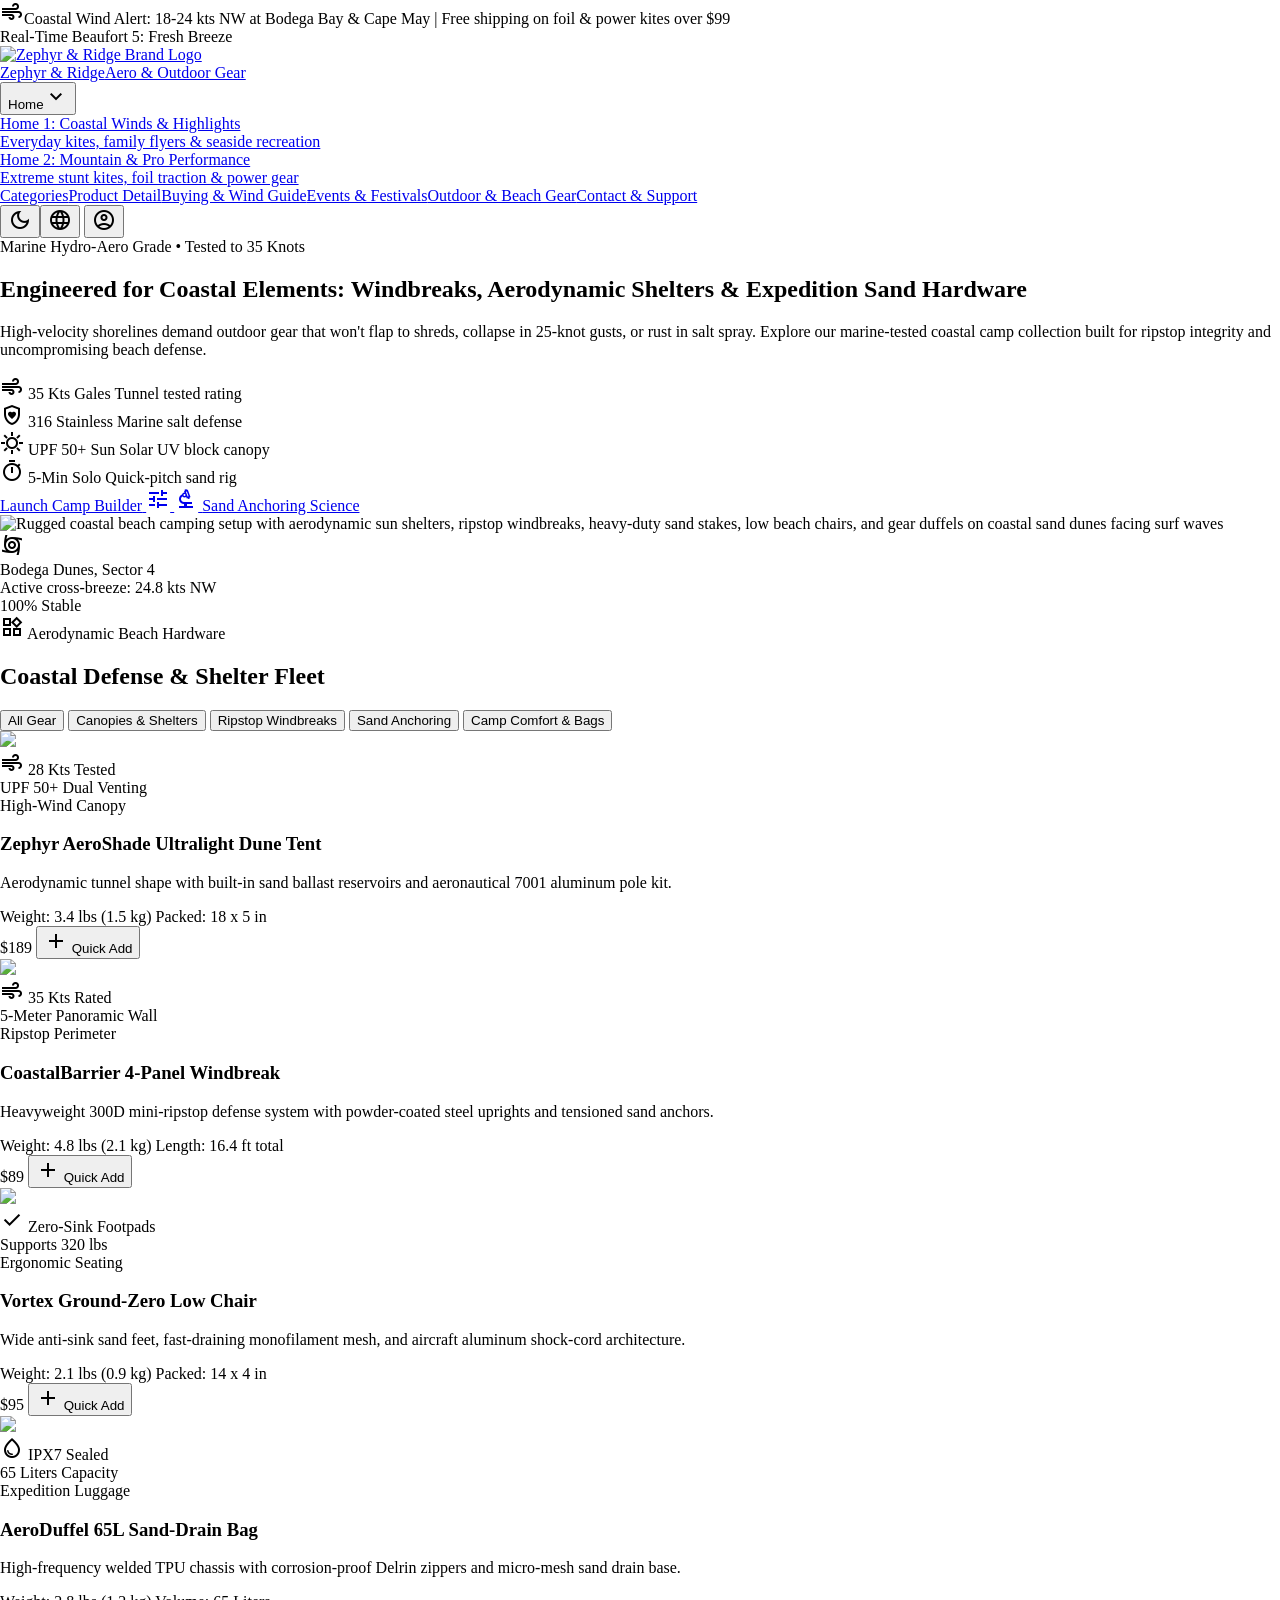
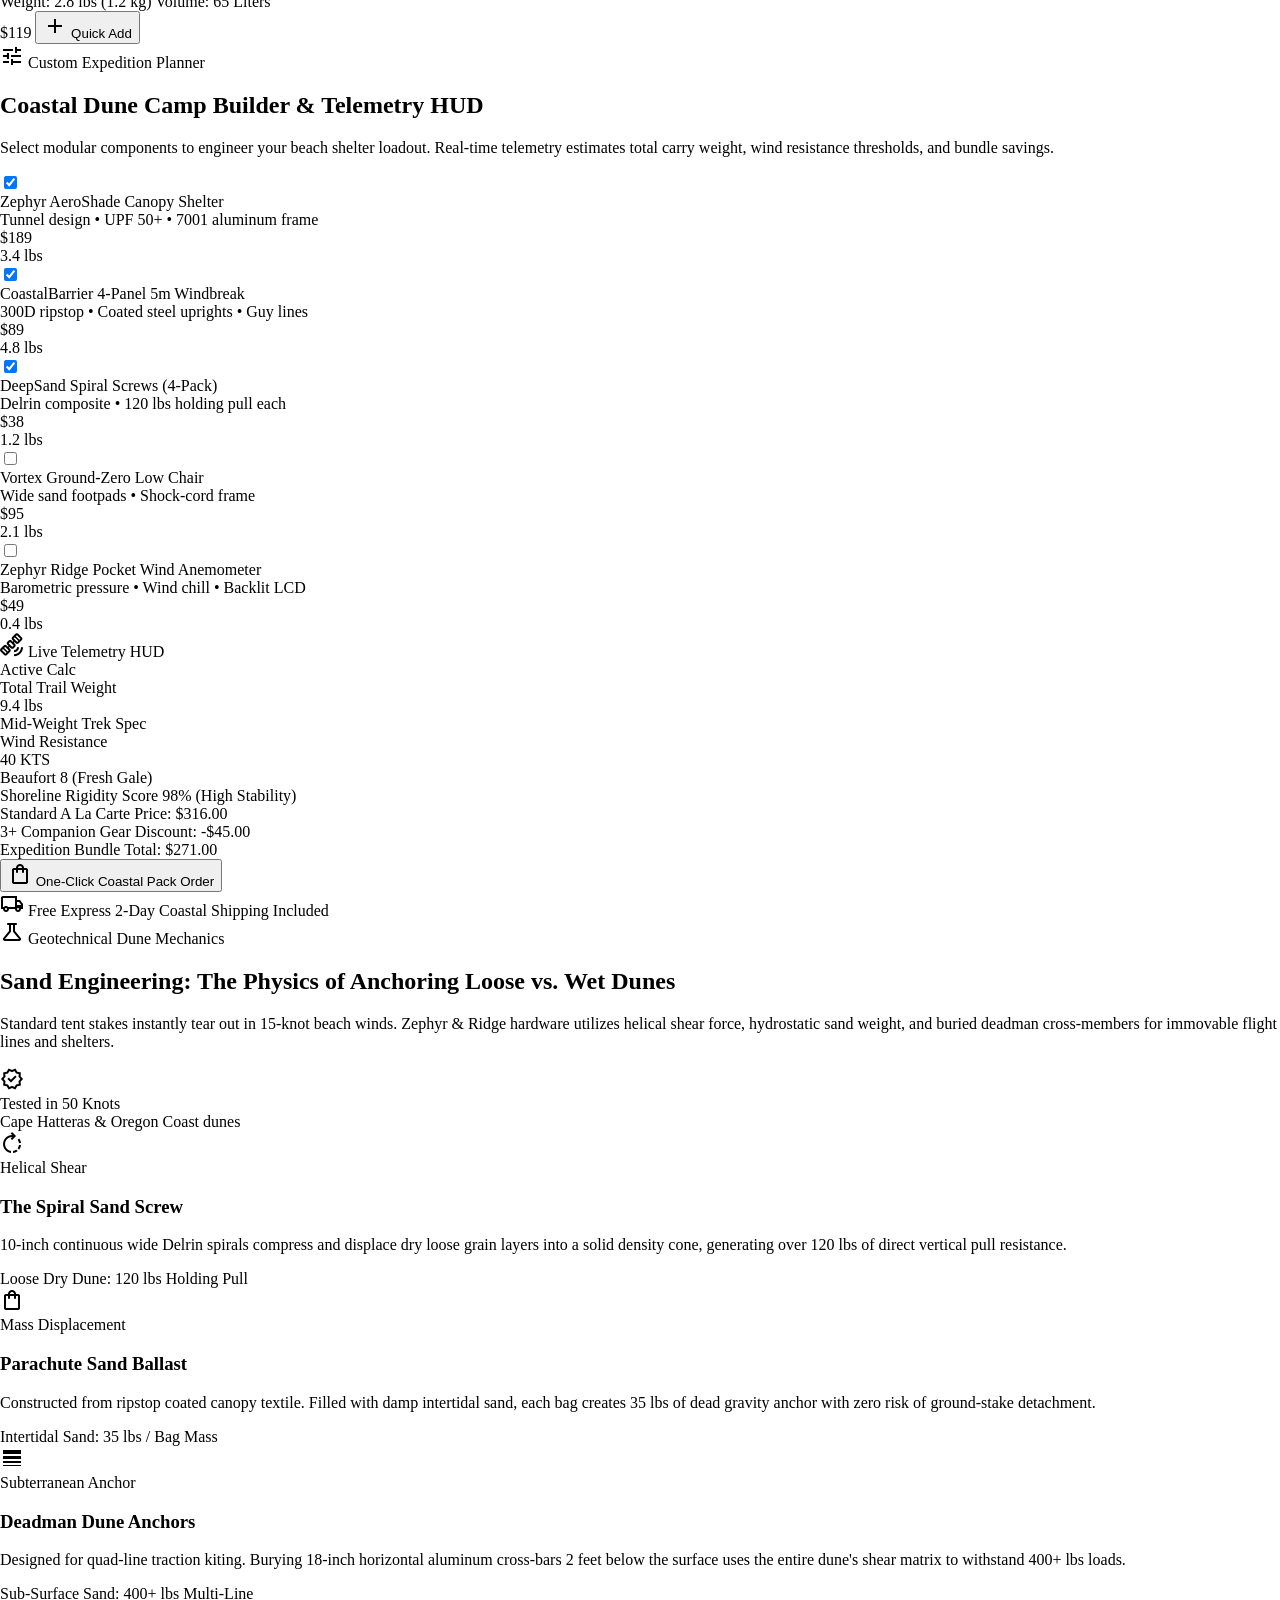
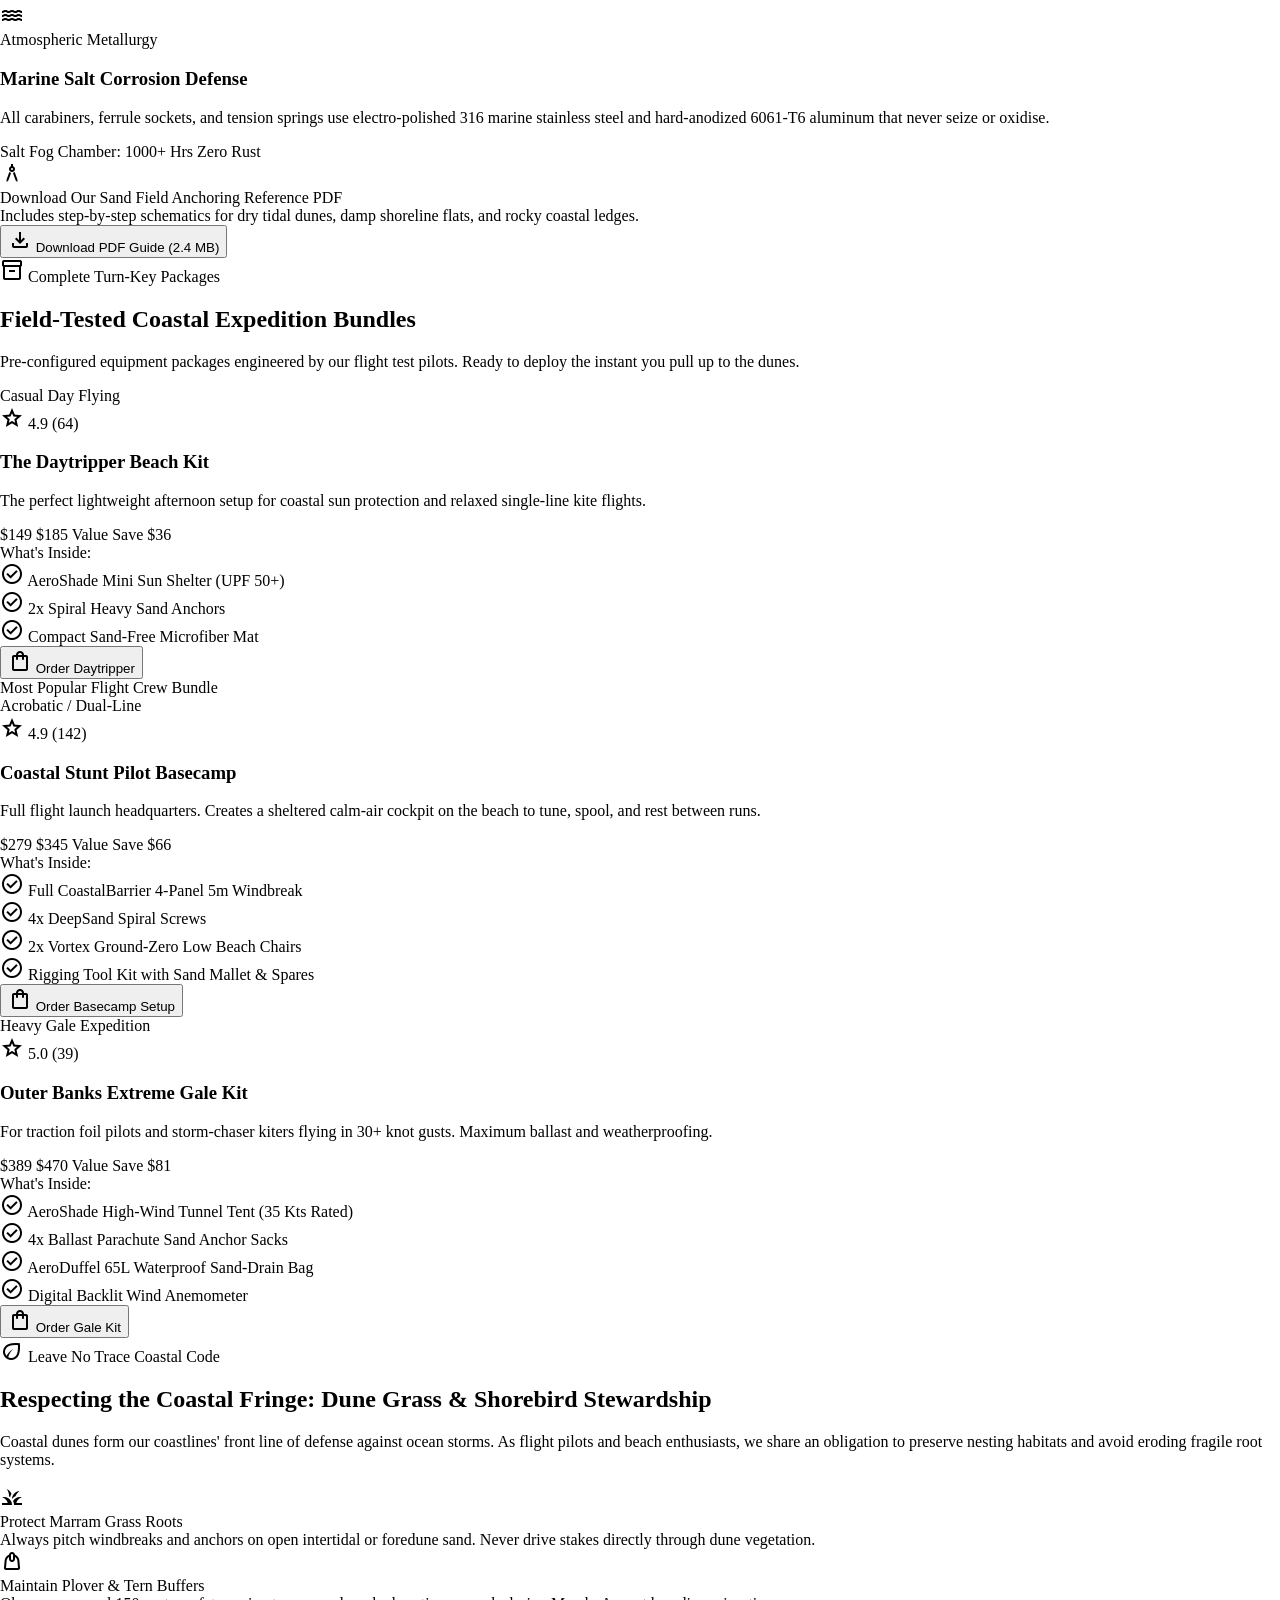
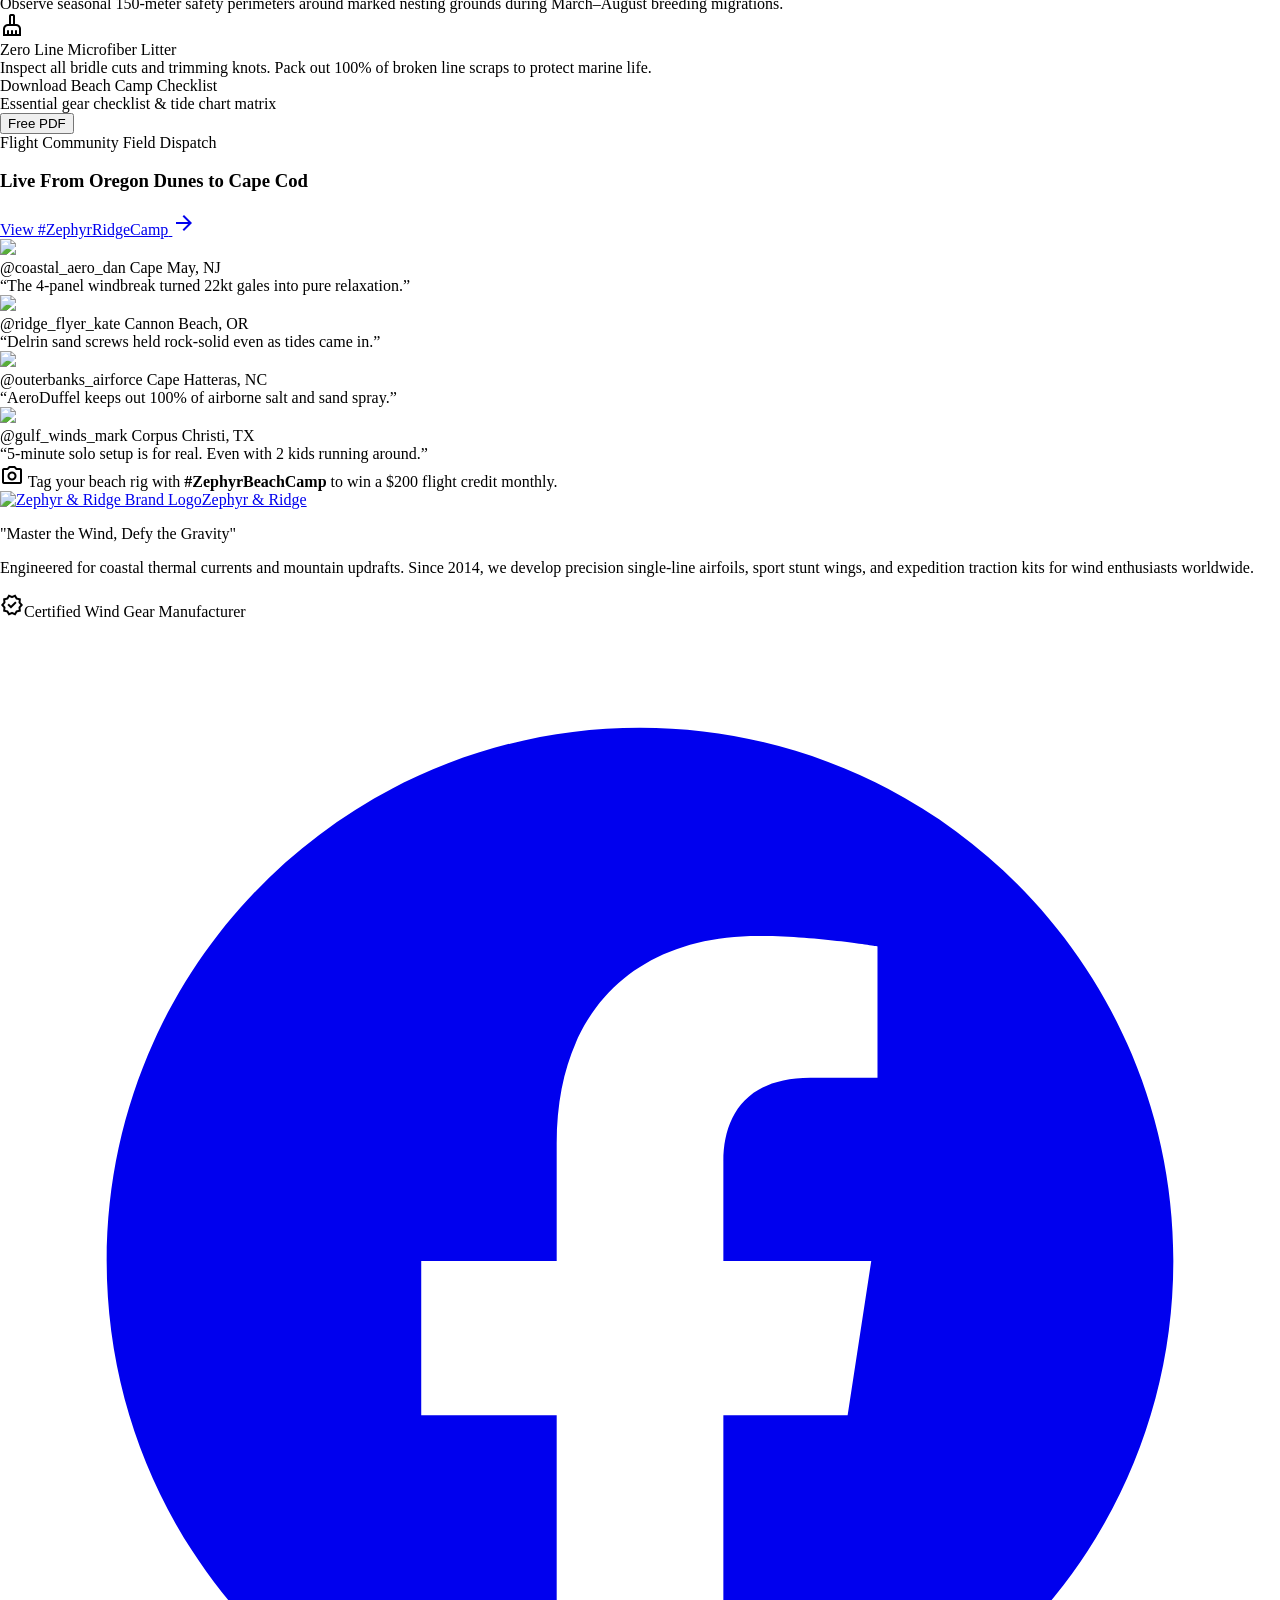
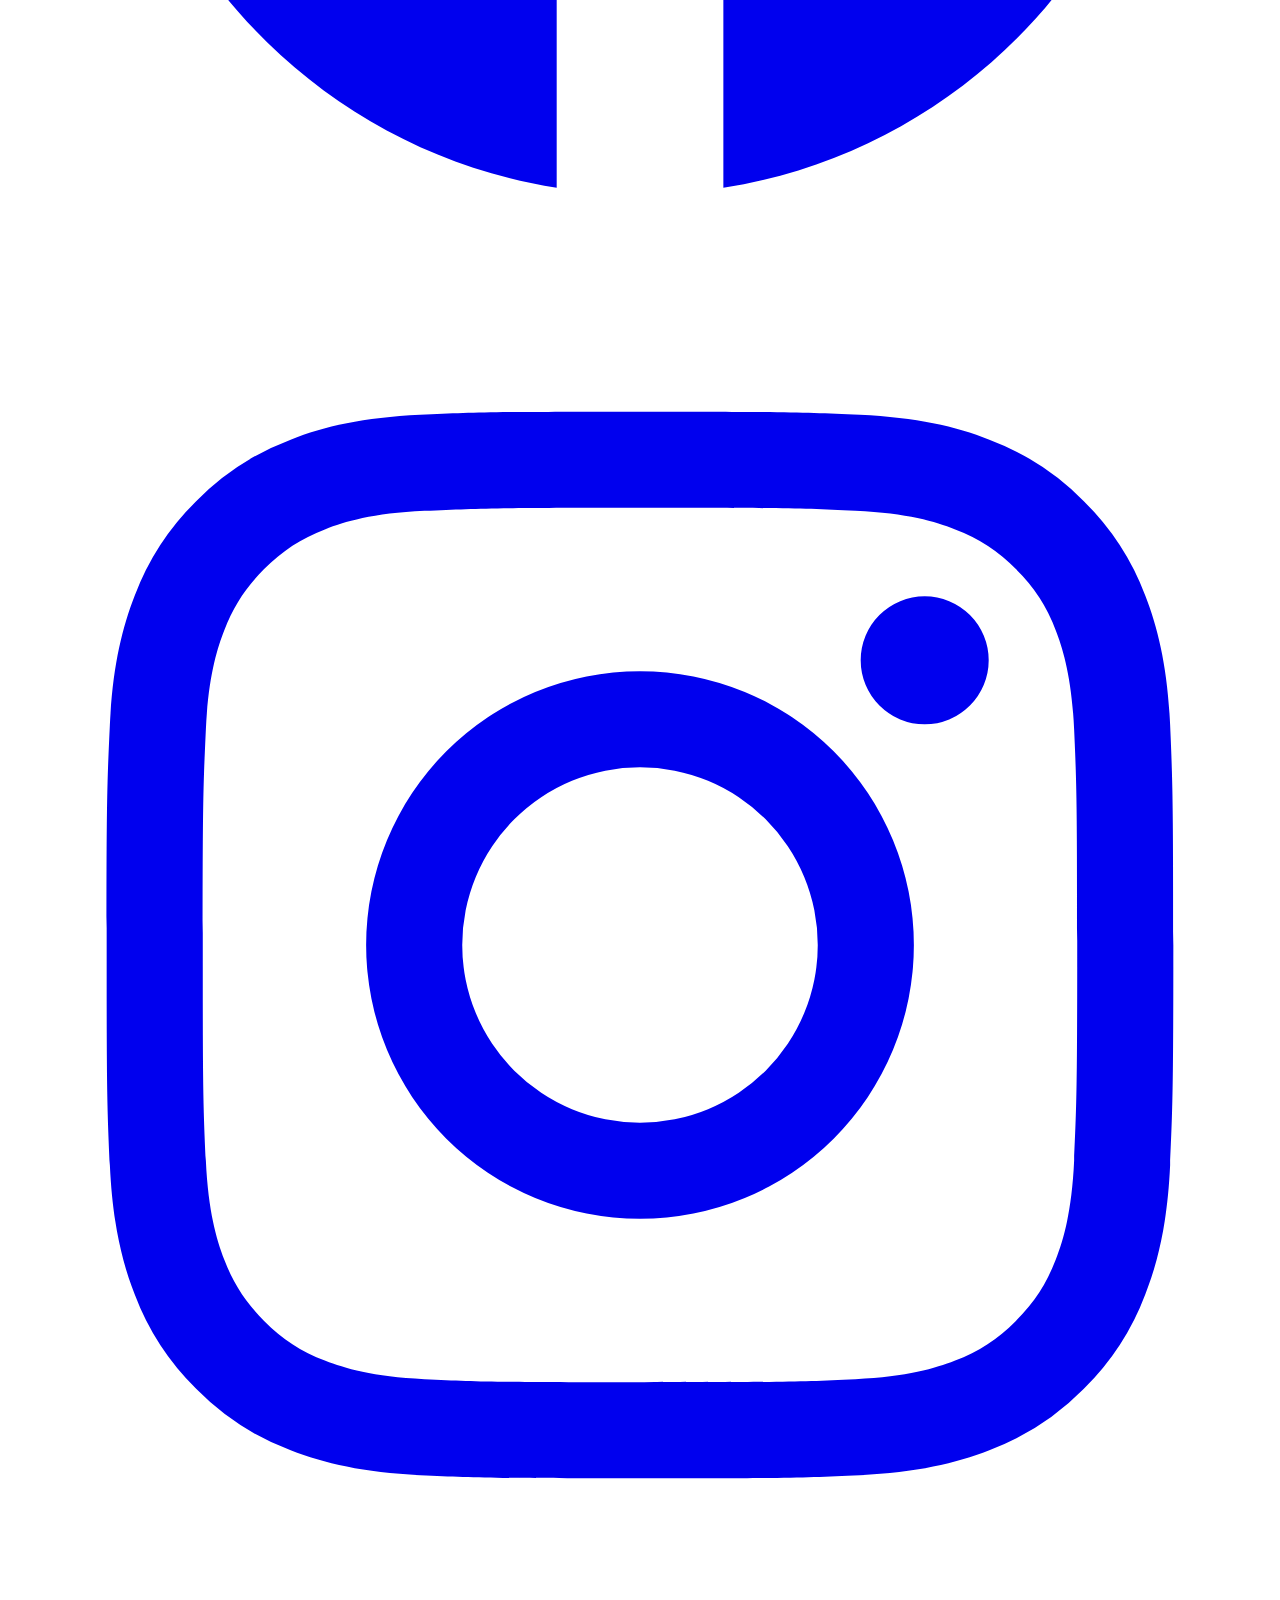
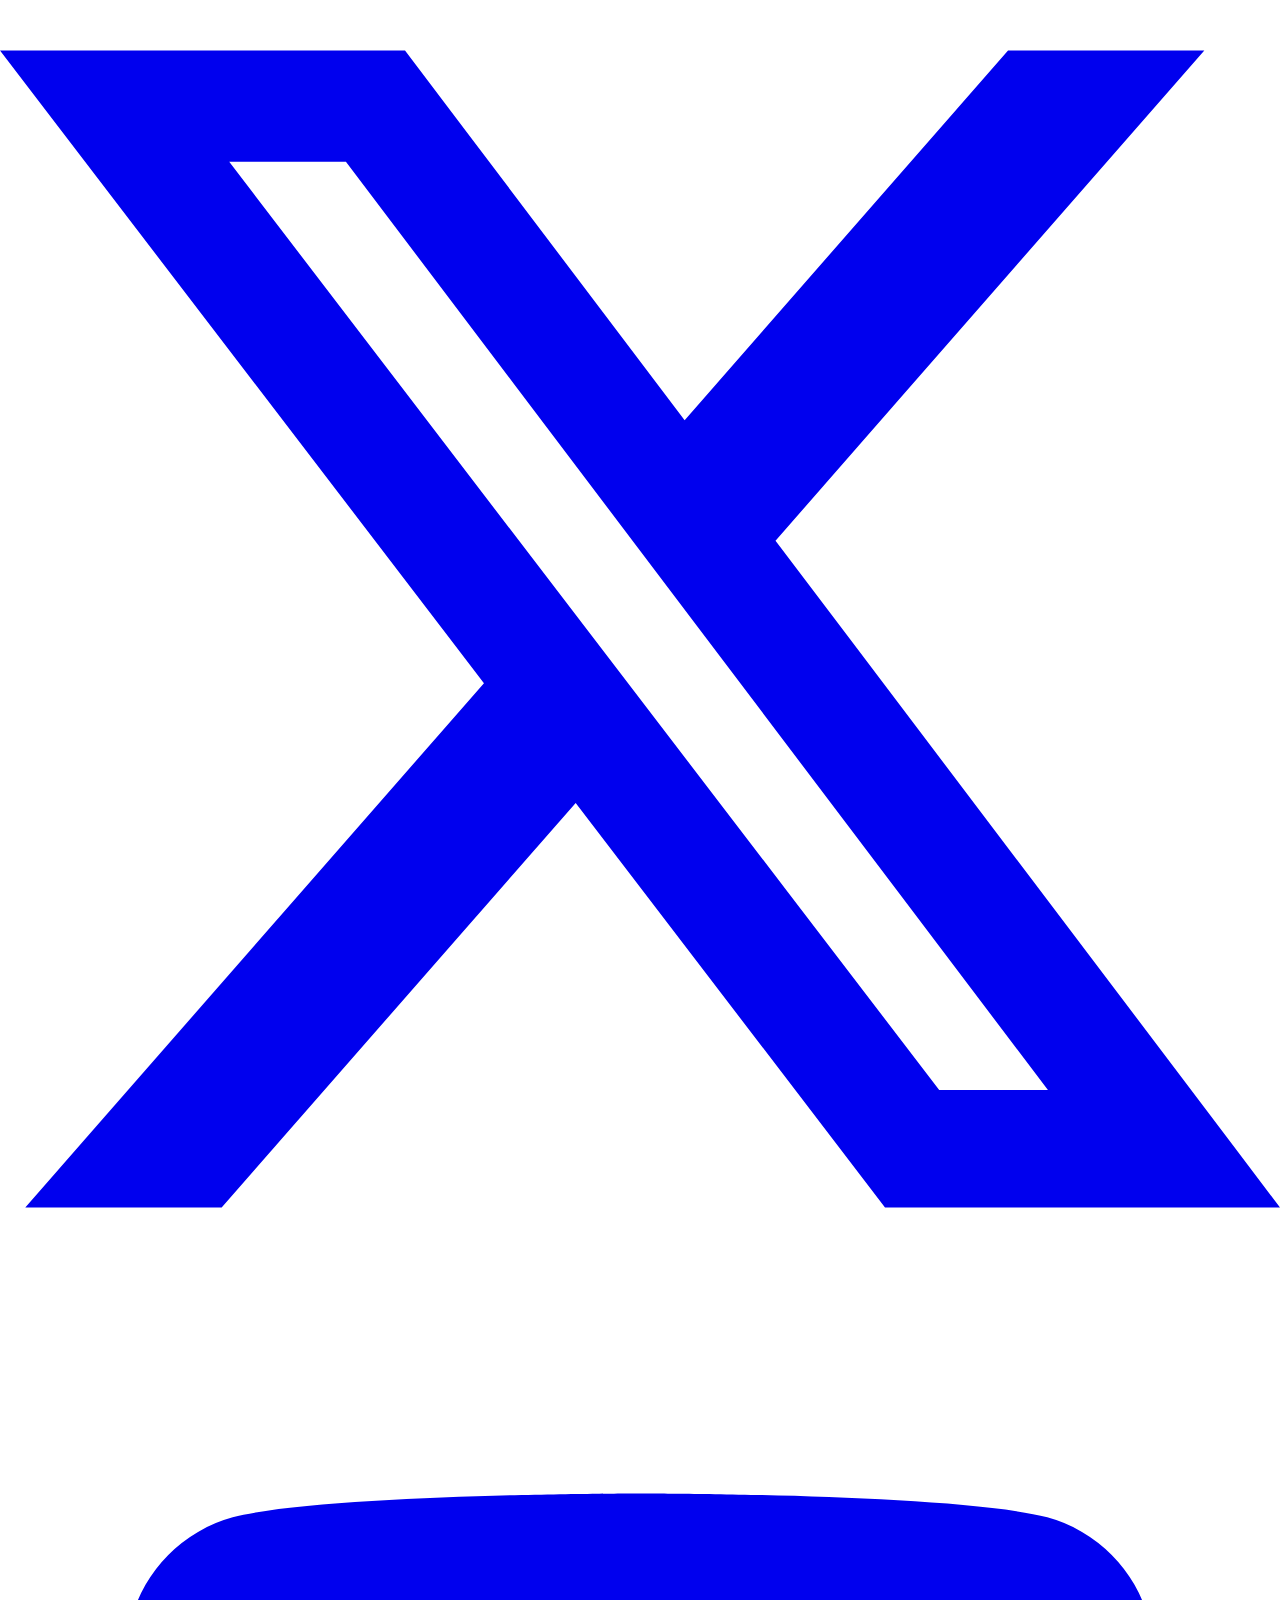
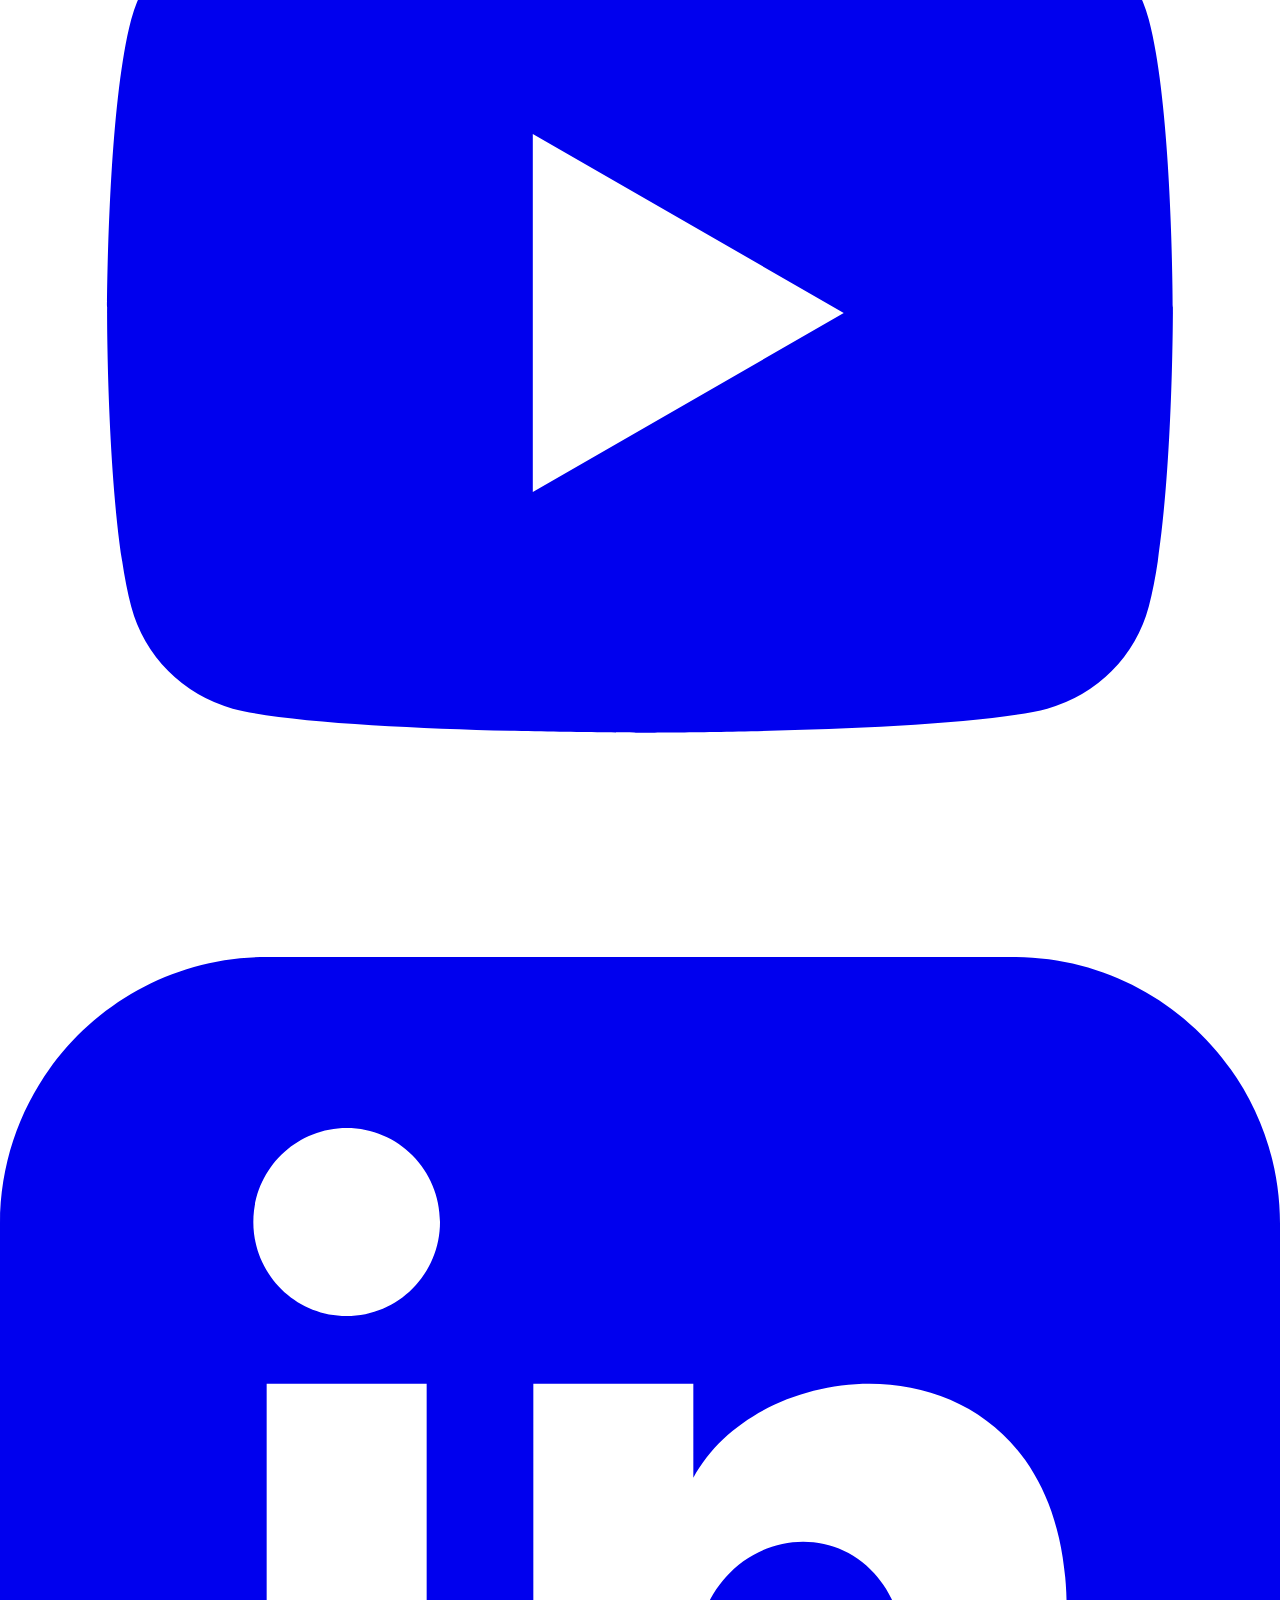
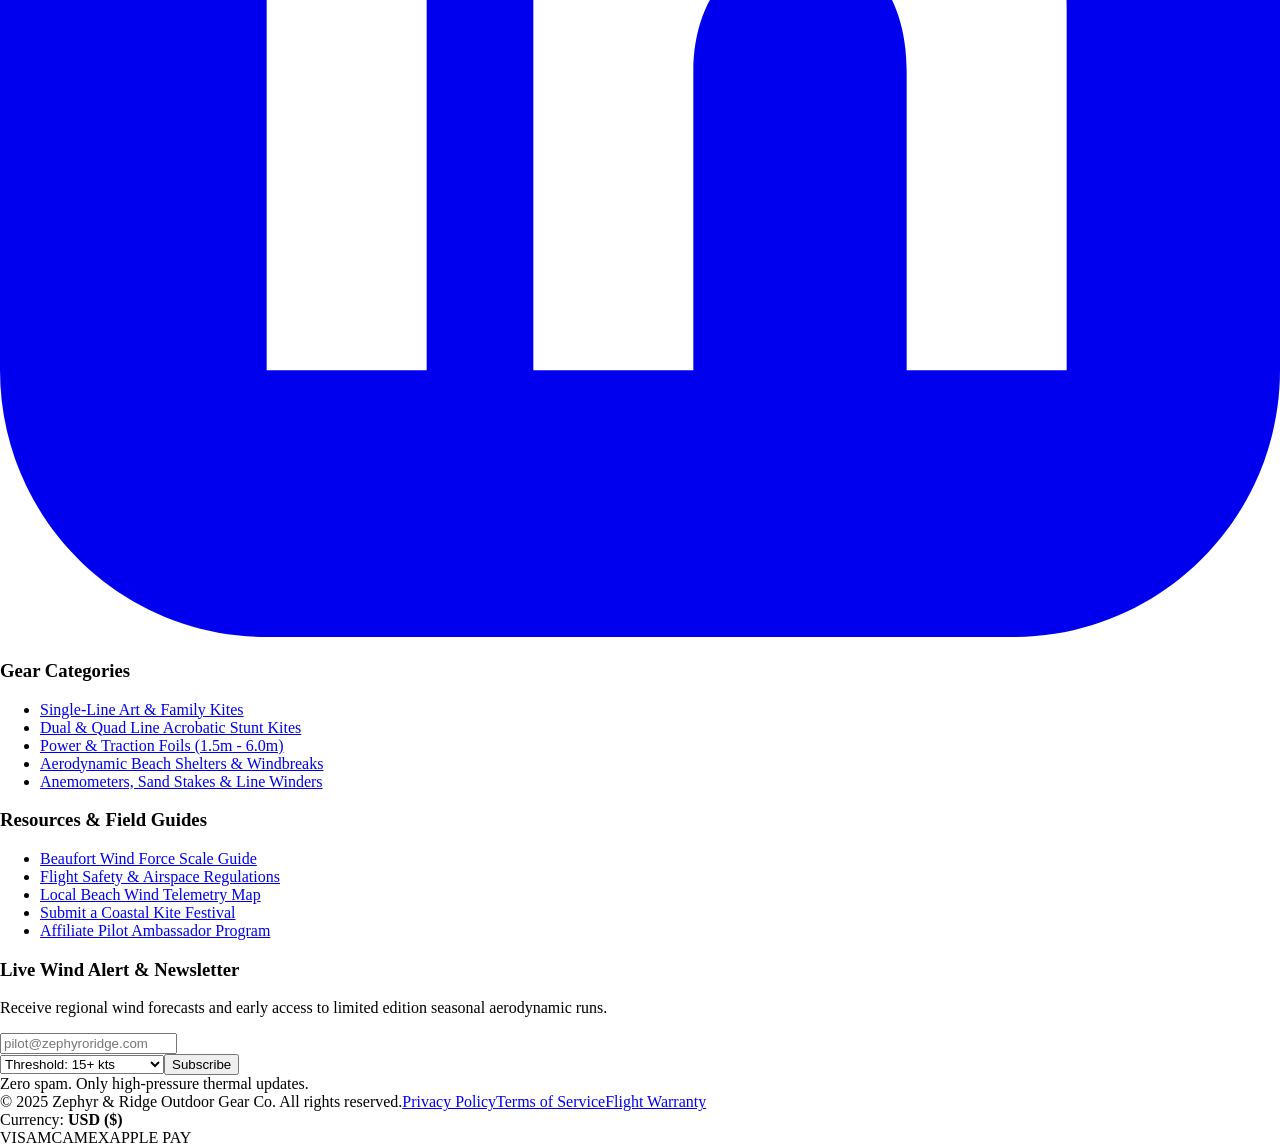
==== beach-gear.html @ 40a488f8 "Completed website UI and theme changes" ====
<!DOCTYPE html>

<html dir="ltr" lang="en"><head><meta charset="utf-8"/><meta content="width=device-width, initial-scale=1.0" name="viewport"/><meta content="web_standard" name="shell-type"/><title>Zephyr &amp; Ridge Outdoor Kite &amp; Recreation Gear</title>
    <link rel="icon" type="image/png" href="https://lh3.googleusercontent.com/aida-public/[base64]" />
<link href="https://fonts.googleapis.com" rel="preconnect"/><link crossorigin="" href="https://fonts.gstatic.com" rel="preconnect"/><link href="https://fonts.googleapis.com/css2?family=Plus+Jakarta+Sans:wght@400;600;700&amp;family=Space+Grotesk:wght@600;700&amp;display=swap" rel="stylesheet"/><link href="https://fonts.googleapis.com/css2?family=Material+Symbols+Outlined:opsz,wght,FILL,GRAD@20..48,100..700,0..1,-50..200" rel="stylesheet"/>
<link href="https://fonts.googleapis.com/css2?family=Material+Symbols+Outlined:wght,FILL@100..700,0..1&amp;display=swap" rel="stylesheet"/><style>@layer base{html,body{margin:0;padding:0;}body{overscroll-behavior:none;}main>:first-child{margin-top:0!important;}main>:last-child{margin-bottom:0!important;}}::-webkit-scrollbar{display:none;}</style><script src="https://cdn.tailwindcss.com"></script><script id="tailwind-config">tailwind.config={darkMode:"class",theme:{extend:{"colors":{"tertiary":"#260b00","background":"#f8f9ff","secondary-fixed":"#cce5ff","outline":"#74777e","surface-tint":"#49607c","surface-container":"#e5eeff","secondary-container":"#5bb8fe","on-surface":"#0b1c30","error-container":"#ffdad6","on-primary-fixed":"#011d35","surface-bright":"#f8f9ff","surface-container-highest":"#d3e4fe","on-tertiary-fixed-variant":"#783200","on-primary-fixed-variant":"#314863","error":"#ba1a1a","tertiary-container":"#471a00","inverse-primary":"#b0c9e8","on-background":"#0b1c30","surface-dim":"#cbdbf5","surface-variant":"#d3e4fe","primary-container":"#0f2942","inverse-surface":"#213145","on-secondary-fixed-variant":"#004b73","primary-fixed":"#d1e4ff","on-secondary-fixed":"#001d31","surface-container-lowest":"#ffffff","on-surface-variant":"#43474d","tertiary-fixed-dim":"#ffb690","on-secondary":"#ffffff","on-tertiary-fixed":"#341100","tertiary-fixed":"#ffdbca","on-tertiary":"#ffffff","on-tertiary-container":"#ea6803","on-error-container":"#93000a","secondary":"#006398","on-primary-container":"#7991af","outline-variant":"#c3c6ce","secondary-fixed-dim":"#93ccff","surface":"#f8f9ff","inverse-on-surface":"#eaf1ff","surface-container-low":"#eff4ff","on-secondary-container":"#00476e","on-error":"#ffffff","primary":"#001428","on-primary":"#ffffff","surface-container-high":"#dce9ff","primary-fixed-dim":"#b0c9e8"},"borderRadius":{"DEFAULT":"0.25rem","lg":"0.5rem","xl":"0.75rem","full":"9999px"},"spacing":{"space-xl":"2.5rem","space-lg":"1.5rem","margin":"1.5rem","gutter-mobile":"1rem","gutter":"1.5rem","space-md":"1rem","space-xs":"0.25rem","margin-desktop":"3rem","margin-mobile":"1rem","gutter-desktop":"2rem","space-sm":"0.5rem"},"fontFamily":{"headline-lg":["Space Grotesk"],"body-md":["Plus Jakarta Sans"],"headline-lg-mobile":["Space Grotesk"],"display-hero-mobile":["Space Grotesk"],"display-hero":["Space Grotesk"],"label-md":["Plus Jakarta Sans"],"headline-sm":["Space Grotesk"],"label-lg":["Plus Jakarta Sans"],"body-sm":["Plus Jakarta Sans"],"body-lg":["Plus Jakarta Sans"],"headline-md":["Space Grotesk"],"label-sm":["Plus Jakarta Sans"]},"fontSize":{"headline-lg":["40px",{"lineHeight":"48px","letterSpacing":"-0.02em","fontWeight":"700"}],"body-md":["16px",{"lineHeight":"24px","letterSpacing":"0em","fontWeight":"400"}],"headline-lg-mobile":["28px",{"lineHeight":"36px","letterSpacing":"-0.01em","fontWeight":"700"}],"display-hero-mobile":["36px",{"lineHeight":"44px","letterSpacing":"-0.02em","fontWeight":"700"}],"display-hero":["56px",{"lineHeight":"64px","letterSpacing":"-0.03em","fontWeight":"700"}],"label-md":["12px",{"lineHeight":"16px","letterSpacing":"0.04em","fontWeight":"600"}],"headline-sm":["20px",{"lineHeight":"28px","letterSpacing":"0em","fontWeight":"600"}],"label-lg":["14px",{"lineHeight":"20px","letterSpacing":"0.02em","fontWeight":"600"}],"body-sm":["14px",{"lineHeight":"20px","letterSpacing":"0em","fontWeight":"400"}],"body-lg":["18px",{"lineHeight":"28px","letterSpacing":"-0.01em","fontWeight":"400"}],"headline-md":["28px",{"lineHeight":"36px","letterSpacing":"-0.01em","fontWeight":"600"}],"label-sm":["11px",{"lineHeight":"14px","letterSpacing":"0.06em","fontWeight":"700"}]}}}};</script><link rel="stylesheet" href="assets/site-global.css?v=1790487127039">
</head><body class="bg-background font-body-md text-on-surface antialiased transition-colors duration-200"><header class="fixed top-0 inset-x-0 z-50 bg-surface/90 backdrop-blur-xl shadow-[0_1px_8px_rgba(0,0,0,0.04)]">
        <div class="w-full bg-primary text-on-primary py-space-xs px-space-md">
            <div class="max-w-[1440px] mx-auto flex items-center justify-between font-label-sm text-label-sm">
                <div class="flex items-center gap-space-sm"><span
                        class="material-symbols-outlined text-base text-secondary-container">air</span><span>Coastal
                        Wind Alert: 18-24 kts NW at Bodega Bay &amp; Cape May | Free shipping on foil &amp; power kites
                        over $99</span></div>
                <div class="hidden md:flex items-center gap-space-md font-label-md text-label-md"><span
                        class="flex items-center gap-1"><span
                            class="w-2 h-2 rounded-full bg-secondary-container animate-pulse"></span>Real-Time Beaufort
                        5: Fresh Breeze</span></div>
            </div>
        </div>
        <div
            class="h-20 w-full px-space-md lg:px-margin-desktop max-w-[1440px] mx-auto flex items-center justify-between gap-space-md">
            <div class="flex items-center gap-space-md"><a class="flex items-center gap-space-sm"
                    data-path="coastal-winds" href="#"><img alt="Zephyr &amp; Ridge Brand Logo"
                        class="h-8 w-auto object-contain"
                        src="https://lh3.googleusercontent.com/aida-public/[base64]" />
                    <div class="flex flex-col"><span
                            class="font-headline-sm text-headline-sm uppercase tracking-tight text-primary leading-none">Zephyr
                            &amp; Ridge</span><span
                            class="font-label-sm text-label-sm tracking-wider uppercase text-on-surface-variant">Aero
                            &amp; Outdoor Gear</span></div>
                </a></div>
            <nav class="hidden xl:flex items-center gap-space-md font-label-lg text-label-lg"
                data-active-classes="text-on-surface font-bold">
                <div class="relative group" id="home-dropdown-wrapper"><button
                        class="flex items-center gap-1 text-on-surface-variant hover:text-on-surface transition-colors py-2"
                        id="home-dropdown-btn" type="button"><span>Home</span><span
                            class="material-symbols-outlined text-base transition-transform group-hover:rotate-180">expand_more</span></button>
                    <div class="absolute start-0 top-full hidden group-hover:block w-80 bg-surface-container-lowest rounded-xl shadow-[0_12px_32px_-4px_rgba(15,41,66,0.12)] p-space-sm z-50"
                        id="home-dropdown-menu"><a aria-current="page"
                            class="block p-space-sm rounded-lg hover:bg-surface-container-high transition-colors text-on-surface font-bold"
                            data-path="coastal-winds" href="#">
                            <div class="font-headline-sm text-label-lg text-on-surface">Home 1: Coastal Winds &amp;
                                Highlights</div>
                            <div class="font-body-sm text-body-sm text-on-surface-variant mt-0.5">Everyday kites, family
                                flyers &amp; seaside recreation</div>
                        </a><a
                            class="block p-space-sm rounded-lg hover:bg-surface-container-high transition-colors mt-space-xs"
                            data-path="mountain-pro" href="#">
                            <div class="font-headline-sm text-label-lg text-on-surface">Home 2: Mountain &amp; Pro
                                Performance</div>
                            <div class="font-body-sm text-body-sm text-on-surface-variant mt-0.5">Extreme stunt kites,
                                foil traction &amp; power gear</div>
                        </a></div>
                </div><a class="text-on-surface-variant hover:text-on-surface transition-colors"
                    data-path="products-catalog" href="#">Categories</a><a
                    class="text-on-surface-variant hover:text-on-surface transition-colors" data-path="product-detail"
                    href="#">Product Detail</a><a
                    class="text-on-surface-variant hover:text-on-surface transition-colors" data-path="buying-guide"
                    href="#">Buying &amp; Wind Guide</a><a
                    class="text-on-surface-variant hover:text-on-surface transition-colors" data-path="events-festivals"
                    href="#">Events &amp; Festivals</a><a
                    class=" text-primary font-bold border-b-2 border-primary pb-0.5 transition-colors" data-path="outdoor-gear"
                    href="#">Outdoor &amp; Beach Gear</a><a
                    class="text-on-surface-variant hover:text-on-surface transition-colors" data-path="contact-support"
                    href="#">Contact &amp; Support</a>
            </nav>
            <div class="flex items-center gap-space-sm">
                <button
                    aria-label="Toggle color mode"
                    class="p-2 rounded-full text-on-surface-variant hover:bg-surface-container-high hover:text-on-surface transition-colors"
                    id="theme-toggle" type="button"><span class="material-symbols-outlined text-xl"
                        id="theme-icon">dark_mode</span></button><button aria-label="Toggle direction"
                    class="p-2 rounded-full text-on-surface-variant hover:bg-surface-container-high hover:text-on-surface transition-colors"
                    id="rtl-toggle" type="button"><span
                        class="material-symbols-outlined text-xl">language</span></button>
<button aria-label="Profile" class="p-2 rounded-full text-on-surface-variant hover:bg-surface-container-high hover:text-on-surface transition-colors" type="button"><span class="material-symbols-outlined text-xl">account_circle</span></button>
                
            </div>
        </div>
    </header><main class="w-full pt-[116px] bg-background min-h-screen"><div class="flex flex-col w-full">
<!-- ========================================================================= -->
<!-- SECTION 1: IMMERSIVE HERO WITH COASTAL GEAR IMAGE & WINDPROOF TELEMETRY   -->
<!-- ========================================================================= -->
<section class="relative w-full overflow-hidden bg-primary text-on-primary">
<!-- Atmospheric Ambient Glows -->
<div class="absolute -top-32 -left-32 w-96 h-96 rounded-full bg-secondary-container/20 blur-3xl pointer-events-none"></div>
<div class="absolute -bottom-32 right-0 w-[500px] h-[500px] rounded-full bg-tertiary-fixed-dim/15 blur-3xl pointer-events-none"></div>
<div class="max-w-[1440px] mx-auto px-margin-mobile lg:px-margin-desktop py-space-xl lg:py-24">
<div class="grid grid-cols-1 lg:grid-cols-12 gap-gutter-desktop items-center">
<!-- Left: Editorial Copy & Telemetry Badge -->
<div class="lg:col-span-7 flex flex-col gap-space-md z-10">
<div class="inline-flex items-center gap-space-xs px-space-sm py-1 rounded-full bg-surface-container-highest/20 backdrop-blur-md w-fit text-secondary-fixed">
<span class="flex h-2 w-2 rounded-full bg-secondary-container animate-pulse"></span>
<span class="font-label-sm text-label-sm uppercase tracking-widest">Marine Hydro-Aero Grade</span>
<span class="text-outline-variant/60">•</span>
<span class="font-label-sm text-label-sm text-on-primary">Tested to 35 Knots</span>
</div>
<h1 class="font-headline-lg text-headline-lg text-on-primary leading-tight max-w-2xl">
            Engineered for Coastal Elements: Windbreaks, Aerodynamic Shelters &amp; Expedition Sand Hardware
          </h1>
<p class="font-body-lg text-body-lg text-primary-fixed max-w-xl leading-relaxed">
            High-velocity shorelines demand outdoor gear that won't flap to shreds, collapse in 25-knot gusts, or rust in salt spray. Explore our marine-tested coastal camp collection built for ripstop integrity and uncompromising beach defense.
          </p>
<!-- Core Value Badges / Metrics -->
<div class="grid grid-cols-2 sm:grid-cols-4 gap-space-sm pt-space-sm">
<div class="bg-primary-container/80 backdrop-blur-md p-space-sm rounded-lg flex flex-col gap-0.5 shadow-sm">
<span class="material-symbols-outlined text-secondary-container text-[20px]">air</span>
<span class="font-headline-sm text-label-lg text-on-primary">35 Kts Gales</span>
<span class="font-label-sm text-label-sm text-on-primary-container">Tunnel tested rating</span>
</div>
<div class="bg-primary-container/80 backdrop-blur-md p-space-sm rounded-lg flex flex-col gap-0.5 shadow-sm">
<span class="material-symbols-outlined text-secondary-container text-[20px]">shield_with_heart</span>
<span class="font-headline-sm text-label-lg text-on-primary">316 Stainless</span>
<span class="font-label-sm text-label-sm text-on-primary-container">Marine salt defense</span>
</div>
<div class="bg-primary-container/80 backdrop-blur-md p-space-sm rounded-lg flex flex-col gap-0.5 shadow-sm">
<span class="material-symbols-outlined text-tertiary-fixed-dim text-[20px]">sunny</span>
<span class="font-headline-sm text-label-lg text-on-primary">UPF 50+ Sun</span>
<span class="font-label-sm text-label-sm text-on-primary-container">Solar UV block canopy</span>
</div>
<div class="bg-primary-container/80 backdrop-blur-md p-space-sm rounded-lg flex flex-col gap-0.5 shadow-sm">
<span class="material-symbols-outlined text-secondary-container text-[20px]">timer</span>
<span class="font-headline-sm text-label-lg text-on-primary">5-Min Solo</span>
<span class="font-label-sm text-label-sm text-on-primary-container">Quick-pitch sand rig</span>
</div>
</div>
<!-- CTAs -->
<div class="flex flex-wrap items-center gap-space-md pt-space-sm">
<a class="px-space-lg py-3 rounded-lg bg-on-tertiary-container hover:bg-tertiary-container text-on-tertiary font-headline-sm text-label-lg uppercase tracking-wider transition-all duration-200 shadow-md flex items-center gap-space-xs" href="#camp-builder">
<span>Launch Camp Builder</span>
<span class="material-symbols-outlined text-[18px]">tune</span>
</a>
<a class="px-space-md py-3 rounded-lg bg-surface-container-high/10 hover:bg-surface-container-high/20 text-on-primary font-headline-sm text-label-lg transition-colors flex items-center gap-space-xs" href="#sand-engineering">
<span class="material-symbols-outlined text-[18px]">biotech</span>
<span>Sand Anchoring Science</span>
</a>
</div>
</div>
<!-- Right: Real Image Component with Asymmetric Frame & Telemetry HUD -->
<div class="lg:col-span-5 relative mt-space-md lg:mt-0">
<div class="relative rounded-xl overflow-hidden shadow-2xl bg-surface-container-highest">
<img alt="Rugged coastal beach camping setup with aerodynamic sun shelters, ripstop windbreaks, heavy-duty sand stakes, low beach chairs, and gear duffels on coastal sand dunes facing surf waves" class="w-full h-[440px] object-cover transition-transform duration-500 hover:scale-105" src="https://lh3.googleusercontent.com/aida-public/[base64]"/>
<!-- Live Field Telemetry Float Card -->
<div class="absolute bottom-4 inset-x-4 p-space-sm rounded-lg bg-primary/85 backdrop-blur-md text-on-primary flex items-center justify-between shadow-xl">
<div class="flex items-center gap-space-sm">
<div class="w-10 h-10 rounded-full bg-secondary flex items-center justify-center">
<span class="material-symbols-outlined text-on-secondary text-[22px]">cyclone</span>
</div>
<div>
<div class="font-headline-sm text-label-lg text-on-primary">Bodega Dunes, Sector 4</div>
<div class="font-body-sm text-body-sm text-on-primary-container">Active cross-breeze: 24.8 kts NW</div>
</div>
</div>
<span class="px-space-sm py-1 rounded bg-secondary-container/20 text-secondary-fixed font-headline-sm text-label-sm uppercase">100% Stable</span>
</div>
</div>
</div>
</div>
</div>
</section>
<!-- ========================================================================= -->
<!-- SECTION 2: PRODUCT SHOWCASE WITH INTERACTIVE CATEGORY FILTERING           -->
<!-- ========================================================================= -->
<section class="w-full py-space-xl bg-background">
<div class="max-w-[1440px] mx-auto px-margin-mobile lg:px-margin-desktop">
<!-- Section Header -->
<div class="flex flex-col md:flex-row md:items-end justify-between gap-space-md mb-space-lg">
<div>
<div class="flex items-center gap-space-xs font-label-sm text-label-sm text-secondary uppercase tracking-widest mb-1">
<span class="material-symbols-outlined text-[16px]">widgets</span>
            Aerodynamic Beach Hardware
          </div>
<h2 class="font-headline-lg text-headline-lg text-on-surface">Coastal Defense &amp; Shelter Fleet</h2>
</div>
<!-- Filter Chips (Vanilla JS Toggle) -->
<div class="flex flex-wrap items-center gap-space-xs" id="product-filter-bar">
<button class="filter-chip px-space-md py-1.5 rounded-full font-label-md text-label-md transition-colors bg-primary text-on-primary" data-filter="all" type="button">All Gear</button>
<button class="filter-chip px-space-md py-1.5 rounded-full font-label-md text-label-md transition-colors bg-surface-container text-on-surface hover:bg-surface-container-high" data-filter="shelters" type="button">Canopies &amp; Shelters</button>
<button class="filter-chip px-space-md py-1.5 rounded-full font-label-md text-label-md transition-colors bg-surface-container text-on-surface hover:bg-surface-container-high" data-filter="windbreaks" type="button">Ripstop Windbreaks</button>
<button class="filter-chip px-space-md py-1.5 rounded-full font-label-md text-label-md transition-colors bg-surface-container text-on-surface hover:bg-surface-container-high" data-filter="anchors" type="button">Sand Anchoring</button>
<button class="filter-chip px-space-md py-1.5 rounded-full font-label-md text-label-md transition-colors bg-surface-container text-on-surface hover:bg-surface-container-high" data-filter="camp-comfort" type="button">Camp Comfort &amp; Bags</button>
</div>
</div>
<!-- Product 4-Card Grid -->
<div class="grid grid-cols-1 md:grid-cols-2 lg:grid-cols-4 gap-gutter-desktop" id="product-grid">
<!-- Card 1: Zephyr AeroShade Ultralight Dune Tent -->
<div class="product-item flex flex-col rounded-xl bg-surface-container-lowest shadow-md overflow-hidden transition-all duration-300 hover:shadow-xl hover:-translate-y-1" data-category="shelters">
<div class="relative h-60 bg-surface-container-low overflow-hidden">
<img class="w-full h-full object-cover transition-transform duration-500 hover:scale-105" data-alt="An aerodynamic ultralight dune canopy tent pitched on white coastal sand dunes, with reinforced marine guy lines, aerodynamic low-profile tunnel design, deep navy and solar orange details, ocean surf in background, bright sunlight, crisp 8k product photography." src="https://lh3.googleusercontent.com/aida-public/[base64]"/>
<div class="absolute top-3 end-3 flex flex-col gap-1 items-end">
<span class="px-space-sm py-1 rounded-full bg-secondary text-on-secondary font-label-sm text-label-sm uppercase tracking-wide shadow-sm flex items-center gap-1">
<span class="material-symbols-outlined text-[13px]">air</span> 28 Kts Tested
              </span>
</div>
<div class="absolute bottom-3 start-3 px-2 py-0.5 rounded bg-surface-container-lowest/90 backdrop-blur-sm text-on-surface font-label-sm text-label-sm">
              UPF 50+ Dual Venting
            </div>
</div>
<div class="p-space-md flex flex-col flex-grow justify-between gap-space-sm">
<div>
<div class="font-label-sm text-label-sm text-secondary uppercase tracking-wider mb-0.5">High-Wind Canopy</div>
<h3 class="font-headline-sm text-headline-sm text-on-surface">Zephyr AeroShade Ultralight Dune Tent</h3>
<p class="font-body-sm text-body-sm text-on-surface-variant mt-1 line-clamp-2">
                Aerodynamic tunnel shape with built-in sand ballast reservoirs and aeronautical 7001 aluminum pole kit.
              </p>
</div>
<div class="flex flex-col gap-space-xs pt-space-xs">
<div class="flex items-center justify-between text-label-sm font-label-sm text-on-surface-variant">
<span>Weight: 3.4 lbs (1.5 kg)</span>
<span>Packed: 18 x 5 in</span>
</div>
<div class="flex items-center justify-between mt-1">
<span class="font-headline-md text-headline-md text-on-surface">$189</span>
<button class="add-to-kit-btn px-space-md py-2 rounded-lg bg-primary hover:bg-secondary text-on-primary font-headline-sm text-label-sm uppercase tracking-wider transition-colors flex items-center gap-1" type="button">
<span class="material-symbols-outlined text-[16px]">add</span> Quick Add
                </button>
</div>
</div>
</div>
</div>
<!-- Card 2: CoastalBarrier 4-Panel Heavy Ripstop Windbreak -->
<div class="product-item flex flex-col rounded-xl bg-surface-container-lowest shadow-md overflow-hidden transition-all duration-300 hover:shadow-xl hover:-translate-y-1" data-category="windbreaks">
<div class="relative h-60 bg-surface-container-low overflow-hidden">
<img class="w-full h-full object-cover transition-transform duration-500 hover:scale-105" data-alt="A 5-meter heavy ripstop nylon beach windbreak screen with four tan and deep slate panels pinned firmly into coastal beach sand with powder-coated poles and braided guy lines, keeping picnic blankets and equipment calm against offshore breeze, clean technical outdoor product catalog view." src="https://lh3.googleusercontent.com/aida-public/[base64]"/>
<div class="absolute top-3 end-3 flex flex-col gap-1 items-end">
<span class="px-space-sm py-1 rounded-full bg-secondary text-on-secondary font-label-sm text-label-sm uppercase tracking-wide shadow-sm flex items-center gap-1">
<span class="material-symbols-outlined text-[13px]">air</span> 35 Kts Rated
              </span>
</div>
<div class="absolute bottom-3 start-3 px-2 py-0.5 rounded bg-surface-container-lowest/90 backdrop-blur-sm text-on-surface font-label-sm text-label-sm">
              5-Meter Panoramic Wall
            </div>
</div>
<div class="p-space-md flex flex-col flex-grow justify-between gap-space-sm">
<div>
<div class="font-label-sm text-label-sm text-secondary uppercase tracking-wider mb-0.5">Ripstop Perimeter</div>
<h3 class="font-headline-sm text-headline-sm text-on-surface">CoastalBarrier 4-Panel Windbreak</h3>
<p class="font-body-sm text-body-sm text-on-surface-variant mt-1 line-clamp-2">
                Heavyweight 300D mini-ripstop defense system with powder-coated steel uprights and tensioned sand anchors.
              </p>
</div>
<div class="flex flex-col gap-space-xs pt-space-xs">
<div class="flex items-center justify-between text-label-sm font-label-sm text-on-surface-variant">
<span>Weight: 4.8 lbs (2.1 kg)</span>
<span>Length: 16.4 ft total</span>
</div>
<div class="flex items-center justify-between mt-1">
<span class="font-headline-md text-headline-md text-on-surface">$89</span>
<button class="add-to-kit-btn px-space-md py-2 rounded-lg bg-primary hover:bg-secondary text-on-primary font-headline-sm text-label-sm uppercase tracking-wider transition-colors flex items-center gap-1" type="button">
<span class="material-symbols-outlined text-[16px]">add</span> Quick Add
                </button>
</div>
</div>
</div>
</div>
<!-- Card 3: Vortex Ground-Zero Low Beach Chair -->
<div class="product-item flex flex-col rounded-xl bg-surface-container-lowest shadow-md overflow-hidden transition-all duration-300 hover:shadow-xl hover:-translate-y-1" data-category="camp-comfort">
<div class="relative h-60 bg-surface-container-low overflow-hidden">
<img class="w-full h-full object-cover transition-transform duration-500 hover:scale-105" data-alt="Ultralight low ground beach chair with wide disc anti-sink feet resting on soft powdery dune sand, dark navy breathable ballistic mesh, high-contrast solar orange aluminum frame joints, compact folded bag nearby, sunny coastal landscape." src="https://lh3.googleusercontent.com/aida-public/[base64]"/>
<div class="absolute top-3 end-3 flex flex-col gap-1 items-end">
<span class="px-space-sm py-1 rounded-full bg-surface-container-highest text-on-surface font-label-sm text-label-sm uppercase tracking-wide shadow-sm flex items-center gap-1">
<span class="material-symbols-outlined text-[13px]">check</span> Zero-Sink Footpads
              </span>
</div>
<div class="absolute bottom-3 start-3 px-2 py-0.5 rounded bg-surface-container-lowest/90 backdrop-blur-sm text-on-surface font-label-sm text-label-sm">
              Supports 320 lbs
            </div>
</div>
<div class="p-space-md flex flex-col flex-grow justify-between gap-space-sm">
<div>
<div class="font-label-sm text-label-sm text-secondary uppercase tracking-wider mb-0.5">Ergonomic Seating</div>
<h3 class="font-headline-sm text-headline-sm text-on-surface">Vortex Ground-Zero Low Chair</h3>
<p class="font-body-sm text-body-sm text-on-surface-variant mt-1 line-clamp-2">
                Wide anti-sink sand feet, fast-draining monofilament mesh, and aircraft aluminum shock-cord architecture.
              </p>
</div>
<div class="flex flex-col gap-space-xs pt-space-xs">
<div class="flex items-center justify-between text-label-sm font-label-sm text-on-surface-variant">
<span>Weight: 2.1 lbs (0.9 kg)</span>
<span>Packed: 14 x 4 in</span>
</div>
<div class="flex items-center justify-between mt-1">
<span class="font-headline-md text-headline-md text-on-surface">$95</span>
<button class="add-to-kit-btn px-space-md py-2 rounded-lg bg-primary hover:bg-secondary text-on-primary font-headline-sm text-label-sm uppercase tracking-wider transition-colors flex items-center gap-1" type="button">
<span class="material-symbols-outlined text-[16px]">add</span> Quick Add
                </button>
</div>
</div>
</div>
</div>
<!-- Card 4: AeroDuffel 65L Waterproof Sand-Drain Bag -->
<div class="product-item flex flex-col rounded-xl bg-surface-container-lowest shadow-md overflow-hidden transition-all duration-300 hover:shadow-xl hover:-translate-y-1" data-category="camp-comfort">
<div class="relative h-60 bg-surface-container-low overflow-hidden">
<img class="w-full h-full object-cover transition-transform duration-500 hover:scale-105" data-alt="Heavy-duty rugged roll-top expedition duffel bag in matte slate and safety orange resting on coastal dune sand, waterproof welded seams, heavy-duty marine buckles, salt-proof Delrin zippers, and sand-mesh self-cleaning lower pocket." src="https://lh3.googleusercontent.com/aida-public/[base64]"/>
<div class="absolute top-3 end-3 flex flex-col gap-1 items-end">
<span class="px-space-sm py-1 rounded-full bg-secondary text-on-secondary font-label-sm text-label-sm uppercase tracking-wide shadow-sm flex items-center gap-1">
<span class="material-symbols-outlined text-[13px]">water_drop</span> IPX7 Sealed
              </span>
</div>
<div class="absolute bottom-3 start-3 px-2 py-0.5 rounded bg-surface-container-lowest/90 backdrop-blur-sm text-on-surface font-label-sm text-label-sm">
              65 Liters Capacity
            </div>
</div>
<div class="p-space-md flex flex-col flex-grow justify-between gap-space-sm">
<div>
<div class="font-label-sm text-label-sm text-secondary uppercase tracking-wider mb-0.5">Expedition Luggage</div>
<h3 class="font-headline-sm text-headline-sm text-on-surface">AeroDuffel 65L Sand-Drain Bag</h3>
<p class="font-body-sm text-body-sm text-on-surface-variant mt-1 line-clamp-2">
                High-frequency welded TPU chassis with corrosion-proof Delrin zippers and micro-mesh sand drain base.
              </p>
</div>
<div class="flex flex-col gap-space-xs pt-space-xs">
<div class="flex items-center justify-between text-label-sm font-label-sm text-on-surface-variant">
<span>Weight: 2.8 lbs (1.2 kg)</span>
<span>Volume: 65 Liters</span>
</div>
<div class="flex items-center justify-between mt-1">
<span class="font-headline-md text-headline-md text-on-surface">$119</span>
<button class="add-to-kit-btn px-space-md py-2 rounded-lg bg-primary hover:bg-secondary text-on-primary font-headline-sm text-label-sm uppercase tracking-wider transition-colors flex items-center gap-1" type="button">
<span class="material-symbols-outlined text-[16px]">add</span> Quick Add
                </button>
</div>
</div>
</div>
</div>
</div>
</div>
</section>
<!-- ========================================================================= -->
<!-- SECTION 3: INTERACTIVE 'COASTAL DUNE CAMP BUILDER' & WEIGHT HUD           -->
<!-- ========================================================================= -->
<section class="w-full py-space-xl bg-surface-container-low" id="camp-builder">
<div class="max-w-[1440px] mx-auto px-margin-mobile lg:px-margin-desktop">
<div class="text-center max-w-2xl mx-auto mb-space-lg">
<div class="inline-flex items-center gap-space-xs font-label-sm text-label-sm text-secondary uppercase tracking-widest mb-1">
<span class="material-symbols-outlined text-[16px]">tune</span>
          Custom Expedition Planner
        </div>
<h2 class="font-headline-lg text-headline-lg text-on-surface">Coastal Dune Camp Builder &amp; Telemetry HUD</h2>
<p class="font-body-md text-body-md text-on-surface-variant mt-1">
          Select modular components to engineer your beach shelter loadout. Real-time telemetry estimates total carry weight, wind resistance thresholds, and bundle savings.
        </p>
</div>
<div class="grid grid-cols-1 lg:grid-cols-12 gap-gutter-desktop items-start">
<!-- Left: Interactive Checklist Selection Matrix (7 cols) -->
<div class="lg:col-span-7 flex flex-col gap-space-sm">
<!-- Item 1: Canopy Shelter Selection -->
<div class="builder-item p-space-md rounded-xl bg-surface-container-lowest shadow-sm flex items-center justify-between gap-space-md cursor-pointer transition-all duration-200 hover:shadow-md" data-price="189" data-weight="3.4" data-wind="28">
<div class="flex items-center gap-space-md min-w-0">
<input checked="" class="builder-checkbox w-5 h-5 rounded text-secondary focus:ring-0 cursor-pointer accent-secondary" type="checkbox"/>
<div class="min-w-0">
<div class="font-headline-sm text-headline-sm text-on-surface truncate">Zephyr AeroShade Canopy Shelter</div>
<div class="font-body-sm text-body-sm text-on-surface-variant">Tunnel design • UPF 50+ • 7001 aluminum frame</div>
</div>
</div>
<div class="text-right shrink-0">
<div class="font-headline-sm text-headline-sm text-on-surface">$189</div>
<div class="font-label-sm text-label-sm text-secondary font-bold">3.4 lbs</div>
</div>
</div>
<!-- Item 2: Windbreak Screen -->
<div class="builder-item p-space-md rounded-xl bg-surface-container-lowest shadow-sm flex items-center justify-between gap-space-md cursor-pointer transition-all duration-200 hover:shadow-md" data-price="89" data-weight="4.8" data-wind="35">
<div class="flex items-center gap-space-md min-w-0">
<input checked="" class="builder-checkbox w-5 h-5 rounded text-secondary focus:ring-0 cursor-pointer accent-secondary" type="checkbox"/>
<div class="min-w-0">
<div class="font-headline-sm text-headline-sm text-on-surface truncate">CoastalBarrier 4-Panel 5m Windbreak</div>
<div class="font-body-sm text-body-sm text-on-surface-variant">300D ripstop • Coated steel uprights • Guy lines</div>
</div>
</div>
<div class="text-right shrink-0">
<div class="font-headline-sm text-headline-sm text-on-surface">$89</div>
<div class="font-label-sm text-label-sm text-secondary font-bold">4.8 lbs</div>
</div>
</div>
<!-- Item 3: Deep Sand Spiral Anchors (Set of 4) -->
<div class="builder-item p-space-md rounded-xl bg-surface-container-lowest shadow-sm flex items-center justify-between gap-space-md cursor-pointer transition-all duration-200 hover:shadow-md" data-price="38" data-weight="1.2" data-wind="40">
<div class="flex items-center gap-space-md min-w-0">
<input checked="" class="builder-checkbox w-5 h-5 rounded text-secondary focus:ring-0 cursor-pointer accent-secondary" type="checkbox"/>
<div class="min-w-0">
<div class="font-headline-sm text-headline-sm text-on-surface truncate">DeepSand Spiral Screws (4-Pack)</div>
<div class="font-body-sm text-body-sm text-on-surface-variant">Delrin composite • 120 lbs holding pull each</div>
</div>
</div>
<div class="text-right shrink-0">
<div class="font-headline-sm text-headline-sm text-on-surface">$38</div>
<div class="font-label-sm text-label-sm text-secondary font-bold">1.2 lbs</div>
</div>
</div>
<!-- Item 4: Vortex Ground-Zero Low Beach Chair -->
<div class="builder-item p-space-md rounded-xl bg-surface-container-lowest shadow-sm flex items-center justify-between gap-space-md cursor-pointer transition-all duration-200 hover:shadow-md" data-price="95" data-weight="2.1" data-wind="0">
<div class="flex items-center gap-space-md min-w-0">
<input class="builder-checkbox w-5 h-5 rounded text-secondary focus:ring-0 cursor-pointer accent-secondary" type="checkbox"/>
<div class="min-w-0">
<div class="font-headline-sm text-headline-sm text-on-surface truncate">Vortex Ground-Zero Low Chair</div>
<div class="font-body-sm text-body-sm text-on-surface-variant">Wide sand footpads • Shock-cord frame</div>
</div>
</div>
<div class="text-right shrink-0">
<div class="font-headline-sm text-headline-sm text-on-surface">$95</div>
<div class="font-label-sm text-label-sm text-secondary font-bold">2.1 lbs</div>
</div>
</div>
<!-- Item 5: Precision Digital Anemometer -->
<div class="builder-item p-space-md rounded-xl bg-surface-container-lowest shadow-sm flex items-center justify-between gap-space-md cursor-pointer transition-all duration-200 hover:shadow-md" data-price="49" data-weight="0.4" data-wind="0">
<div class="flex items-center gap-space-md min-w-0">
<input class="builder-checkbox w-5 h-5 rounded text-secondary focus:ring-0 cursor-pointer accent-secondary" type="checkbox"/>
<div class="min-w-0">
<div class="font-headline-sm text-headline-sm text-on-surface truncate">Zephyr Ridge Pocket Wind Anemometer</div>
<div class="font-body-sm text-body-sm text-on-surface-variant">Barometric pressure • Wind chill • Backlit LCD</div>
</div>
</div>
<div class="text-right shrink-0">
<div class="font-headline-sm text-headline-sm text-on-surface">$49</div>
<div class="font-label-sm text-label-sm text-secondary font-bold">0.4 lbs</div>
</div>
</div>
</div>
<!-- Right: Live Real-Time Telemetry Pack HUD (5 cols) -->
<div class="lg:col-span-5 bg-primary text-on-primary rounded-xl p-space-lg shadow-xl sticky top-28 flex flex-col gap-space-md">
<div class="flex items-center justify-between">
<div class="flex items-center gap-space-xs font-label-sm text-label-sm text-secondary-fixed uppercase tracking-wider">
<span class="material-symbols-outlined text-[18px]">satellite_alt</span>
              Live Telemetry HUD
            </div>
<span class="px-space-xs py-0.5 rounded bg-secondary-container/20 text-secondary-fixed font-label-sm text-label-sm">Active Calc</span>
</div>
<!-- Gauge Data Section -->
<div class="grid grid-cols-2 gap-space-md py-space-xs">
<div class="bg-primary-container p-space-md rounded-lg flex flex-col gap-1">
<span class="font-label-sm text-label-sm text-on-primary-container uppercase">Total Trail Weight</span>
<div class="flex items-baseline gap-1">
<span class="font-headline-lg text-headline-lg text-on-primary font-bold" id="hud-weight">9.4</span>
<span class="font-body-sm text-body-sm text-primary-fixed">lbs</span>
</div>
<span class="font-label-sm text-label-sm text-secondary-container" id="hud-weight-category">Ultralight Pack Spec</span>
</div>
<div class="bg-primary-container p-space-md rounded-lg flex flex-col gap-1">
<span class="font-label-sm text-label-sm text-on-primary-container uppercase">Wind Resistance</span>
<div class="flex items-baseline gap-1">
<span class="font-headline-lg text-headline-lg text-secondary-fixed font-bold" id="hud-wind">35</span>
<span class="font-body-sm text-body-sm text-primary-fixed">KTS</span>
</div>
<span class="font-label-sm text-label-sm text-tertiary-fixed-dim">Beaufort 8 (Fresh Gale)</span>
</div>
</div>
<!-- Visual Telemetry Bar: Wind Stability Scale -->
<div class="flex flex-col gap-1">
<div class="flex items-center justify-between text-label-sm font-label-sm text-primary-fixed">
<span>Shoreline Rigidity Score</span>
<span class="text-secondary-fixed" id="stability-percent">88% (High Stability)</span>
</div>
<div class="w-full h-2 rounded-full bg-primary-container overflow-hidden">
<div class="h-full bg-secondary-container transition-all duration-300 w-[88%]" id="stability-bar"></div>
</div>
</div>
<!-- Price & Savings Summary -->
<div class="bg-primary-container/60 rounded-lg p-space-md flex flex-col gap-space-xs">
<div class="flex items-center justify-between text-body-sm font-body-sm text-primary-fixed">
<span>Standard A La Carte Price:</span>
<span class="line-through text-on-primary-container" id="hud-subtotal">$316.00</span>
</div>
<div class="flex items-center justify-between text-body-sm font-body-sm text-tertiary-fixed-dim font-bold">
<span>3+ Companion Gear Discount:</span>
<span id="hud-discount">-$45.00</span>
</div>
<div class="flex items-center justify-between pt-space-xs">
<span class="font-headline-sm text-headline-sm text-on-primary">Expedition Bundle Total:</span>
<span class="font-headline-lg text-headline-lg text-secondary-fixed font-bold" id="hud-total">$271.00</span>
</div>
</div>
<!-- One-Click Order Button -->
<button class="w-full py-3.5 rounded-lg bg-on-tertiary-container hover:bg-tertiary-container text-on-tertiary font-headline-sm text-label-lg uppercase tracking-wider transition-all duration-200 shadow-lg flex items-center justify-center gap-space-xs" type="button">
<span class="material-symbols-outlined text-[20px]">shopping_bag</span>
<span>One-Click Coastal Pack Order</span>
</button>
<div class="flex items-center justify-center gap-space-xs text-label-sm font-label-sm text-primary-fixed">
<span class="material-symbols-outlined text-[14px]">local_shipping</span>
<span>Free Express 2-Day Coastal Shipping Included</span>
</div>
</div>
</div>
</div>
</section>
<!-- ========================================================================= -->
<!-- SECTION 4: SAND ENGINEERING & ANCHORING SCIENCE                           -->
<!-- ========================================================================= -->
<section class="w-full py-space-xl bg-background" id="sand-engineering">
<div class="max-w-[1440px] mx-auto px-margin-mobile lg:px-margin-desktop">
<div class="flex flex-col lg:flex-row lg:items-end justify-between gap-space-md mb-space-xl">
<div class="max-w-2xl">
<div class="flex items-center gap-space-xs font-label-sm text-label-sm text-secondary uppercase tracking-widest mb-1">
<span class="material-symbols-outlined text-[16px]">science</span>
            Geotechnical Dune Mechanics
          </div>
<h2 class="font-headline-lg text-headline-lg text-on-surface">Sand Engineering: The Physics of Anchoring Loose vs. Wet Dunes</h2>
<p class="font-body-md text-body-md text-on-surface-variant mt-2 leading-relaxed">
            Standard tent stakes instantly tear out in 15-knot beach winds. Zephyr &amp; Ridge hardware utilizes helical shear force, hydrostatic sand weight, and buried deadman cross-members for immovable flight lines and shelters.
          </p>
</div>
<div class="px-space-md py-space-sm rounded-xl bg-surface-container flex items-center gap-space-sm shrink-0">
<span class="material-symbols-outlined text-secondary text-[28px]">verified</span>
<div>
<div class="font-headline-sm text-label-lg text-on-surface">Tested in 50 Knots</div>
<div class="font-body-sm text-body-sm text-on-surface-variant">Cape Hatteras &amp; Oregon Coast dunes</div>
</div>
</div>
</div>
<!-- 4 Technical Breakdown Cards -->
<div class="grid grid-cols-1 md:grid-cols-2 lg:grid-cols-4 gap-gutter-desktop">
<!-- Card 1: Spiral Sand Screw -->
<div class="p-space-lg rounded-xl bg-surface-container-lowest shadow-sm flex flex-col justify-between gap-space-md hover:shadow-md transition-shadow">
<div>
<div class="w-12 h-12 rounded-lg bg-surface-container flex items-center justify-center text-secondary mb-space-md">
<span class="material-symbols-outlined text-[26px]">rotate_right</span>
</div>
<span class="font-label-sm text-label-sm text-secondary uppercase tracking-wider">Helical Shear</span>
<h3 class="font-headline-sm text-headline-sm text-on-surface mt-1">The Spiral Sand Screw</h3>
<p class="font-body-sm text-body-sm text-on-surface-variant mt-2 leading-relaxed">
              10-inch continuous wide Delrin spirals compress and displace dry loose grain layers into a solid density cone, generating over 120 lbs of direct vertical pull resistance.
            </p>
</div>
<div class="bg-surface-container-low p-space-sm rounded-lg flex items-center justify-between text-label-sm font-label-sm">
<span class="text-on-surface-variant">Loose Dry Dune:</span>
<span class="font-bold text-secondary">120 lbs Holding Pull</span>
</div>
</div>
<!-- Card 2: Parachute Ballast Bags -->
<div class="p-space-lg rounded-xl bg-surface-container-lowest shadow-sm flex flex-col justify-between gap-space-md hover:shadow-md transition-shadow">
<div>
<div class="w-12 h-12 rounded-lg bg-surface-container flex items-center justify-center text-secondary mb-space-md">
<span class="material-symbols-outlined text-[26px]">shopping_bag</span>
</div>
<span class="font-label-sm text-label-sm text-secondary uppercase tracking-wider">Mass Displacement</span>
<h3 class="font-headline-sm text-headline-sm text-on-surface mt-1">Parachute Sand Ballast</h3>
<p class="font-body-sm text-body-sm text-on-surface-variant mt-2 leading-relaxed">
              Constructed from ripstop coated canopy textile. Filled with damp intertidal sand, each bag creates 35 lbs of dead gravity anchor with zero risk of ground-stake detachment.
            </p>
</div>
<div class="bg-surface-container-low p-space-sm rounded-lg flex items-center justify-between text-label-sm font-label-sm">
<span class="text-on-surface-variant">Intertidal Sand:</span>
<span class="font-bold text-secondary">35 lbs / Bag Mass</span>
</div>
</div>
<!-- Card 3: Deadman Dune Cross-Bars -->
<div class="p-space-lg rounded-xl bg-surface-container-lowest shadow-sm flex flex-col justify-between gap-space-md hover:shadow-md transition-shadow">
<div>
<div class="w-12 h-12 rounded-lg bg-surface-container flex items-center justify-center text-secondary mb-space-md">
<span class="material-symbols-outlined text-[26px]">line_weight</span>
</div>
<span class="font-label-sm text-label-sm text-secondary uppercase tracking-wider">Subterranean Anchor</span>
<h3 class="font-headline-sm text-headline-sm text-on-surface mt-1">Deadman Dune Anchors</h3>
<p class="font-body-sm text-body-sm text-on-surface-variant mt-2 leading-relaxed">
              Designed for quad-line traction kiting. Burying 18-inch horizontal aluminum cross-bars 2 feet below the surface uses the entire dune's shear matrix to withstand 400+ lbs loads.
            </p>
</div>
<div class="bg-surface-container-low p-space-sm rounded-lg flex items-center justify-between text-label-sm font-label-sm">
<span class="text-on-surface-variant">Sub-Surface Sand:</span>
<span class="font-bold text-secondary">400+ lbs Multi-Line</span>
</div>
</div>
<!-- Card 4: 316 Marine Metallurgy -->
<div class="p-space-lg rounded-xl bg-surface-container-lowest shadow-sm flex flex-col justify-between gap-space-md hover:shadow-md transition-shadow">
<div>
<div class="w-12 h-12 rounded-lg bg-surface-container flex items-center justify-center text-secondary mb-space-md">
<span class="material-symbols-outlined text-[26px]">water</span>
</div>
<span class="font-label-sm text-label-sm text-secondary uppercase tracking-wider">Atmospheric Metallurgy</span>
<h3 class="font-headline-sm text-headline-sm text-on-surface mt-1">Marine Salt Corrosion Defense</h3>
<p class="font-body-sm text-body-sm text-on-surface-variant mt-2 leading-relaxed">
              All carabiners, ferrule sockets, and tension springs use electro-polished 316 marine stainless steel and hard-anodized 6061-T6 aluminum that never seize or oxidise.
            </p>
</div>
<div class="bg-surface-container-low p-space-sm rounded-lg flex items-center justify-between text-label-sm font-label-sm">
<span class="text-on-surface-variant">Salt Fog Chamber:</span>
<span class="font-bold text-secondary">1000+ Hrs Zero Rust</span>
</div>
</div>
</div>
<!-- Diagrammatic Banner: Cross Section of Sand Holding Mechanics -->
<div class="mt-space-lg p-space-md lg:p-space-lg rounded-xl bg-surface-container-high/50 flex flex-col md:flex-row items-center justify-between gap-space-md">
<div class="flex items-center gap-space-md">
<div class="w-12 h-12 rounded-full bg-secondary-container flex items-center justify-center text-on-secondary-container shrink-0">
<span class="material-symbols-outlined text-[24px]">architecture</span>
</div>
<div>
<div class="font-headline-sm text-headline-sm text-on-surface">Download Our Sand Field Anchoring Reference PDF</div>
<div class="font-body-sm text-body-sm text-on-surface-variant">Includes step-by-step schematics for dry tidal dunes, damp shoreline flats, and rocky coastal ledges.</div>
</div>
</div>
<button class="px-space-md py-2.5 rounded-lg bg-primary hover:bg-secondary text-on-primary font-headline-sm text-label-md uppercase tracking-wider transition-colors shrink-0 flex items-center gap-1" type="button">
<span class="material-symbols-outlined text-[18px]">download</span>
<span>Download PDF Guide (2.4 MB)</span>
</button>
</div>
</div>
</section>
<!-- ========================================================================= -->
<!-- SECTION 5: CURATED EXPEDITION KIT BUNDLES                                  -->
<!-- ========================================================================= -->
<section class="w-full py-space-xl bg-surface-container-low">
<div class="max-w-[1440px] mx-auto px-margin-mobile lg:px-margin-desktop">
<div class="text-center max-w-2xl mx-auto mb-space-lg">
<div class="inline-flex items-center gap-space-xs font-label-sm text-label-sm text-secondary uppercase tracking-widest mb-1">
<span class="material-symbols-outlined text-[16px]">inventory_2</span>
          Complete Turn-Key Packages
        </div>
<h2 class="font-headline-lg text-headline-lg text-on-surface">Field-Tested Coastal Expedition Bundles</h2>
<p class="font-body-md text-body-md text-on-surface-variant mt-1">
          Pre-configured equipment packages engineered by our flight test pilots. Ready to deploy the instant you pull up to the dunes.
        </p>
</div>
<!-- 3 Curated Bundles -->
<div class="grid grid-cols-1 lg:grid-cols-3 gap-gutter-desktop">
<!-- Bundle 1: Daytripper Beach Kit -->
<div class="rounded-xl bg-surface-container-lowest shadow-md overflow-hidden flex flex-col justify-between transition-all duration-300 hover:shadow-xl">
<div class="p-space-lg flex flex-col gap-space-md">
<div class="flex items-center justify-between">
<span class="px-space-sm py-1 rounded bg-secondary-container/20 text-on-secondary-container font-label-sm text-label-sm uppercase font-bold">Casual Day Flying</span>
<div class="flex items-center gap-1 text-on-surface font-label-sm text-label-sm">
<span class="material-symbols-outlined text-tertiary-fixed-dim text-[16px]">star</span>
<span class="font-bold">4.9</span>
<span class="text-on-surface-variant">(64)</span>
</div>
</div>
<div>
<h3 class="font-headline-md text-headline-md text-on-surface">The Daytripper Beach Kit</h3>
<p class="font-body-sm text-body-sm text-on-surface-variant mt-1">
                The perfect lightweight afternoon setup for coastal sun protection and relaxed single-line kite flights.
              </p>
</div>
<div class="flex items-baseline gap-2">
<span class="font-headline-lg text-headline-lg text-on-surface">$149</span>
<span class="line-through font-body-sm text-body-sm text-on-surface-variant">$185 Value</span>
<span class="font-label-sm text-label-sm text-secondary font-bold">Save $36</span>
</div>
<!-- Itemized Checklist with icons -->
<div class="flex flex-col gap-space-xs pt-space-xs">
<div class="font-label-sm text-label-sm text-on-surface uppercase tracking-wider mb-1">What's Inside:</div>
<div class="flex items-center gap-2 font-body-sm text-body-sm text-on-surface-variant">
<span class="material-symbols-outlined text-[16px] text-secondary">check_circle</span>
<span>AeroShade Mini Sun Shelter (UPF 50+)</span>
</div>
<div class="flex items-center gap-2 font-body-sm text-body-sm text-on-surface-variant">
<span class="material-symbols-outlined text-[16px] text-secondary">check_circle</span>
<span>2x Spiral Heavy Sand Anchors</span>
</div>
<div class="flex items-center gap-2 font-body-sm text-body-sm text-on-surface-variant">
<span class="material-symbols-outlined text-[16px] text-secondary">check_circle</span>
<span>Compact Sand-Free Microfiber Mat</span>
</div>
</div>
</div>
<div class="p-space-lg pt-0">
<button class="w-full py-2.5 rounded-lg bg-primary hover:bg-secondary text-on-primary font-headline-sm text-label-sm uppercase tracking-wider transition-colors flex items-center justify-center gap-1" type="button">
<span class="material-symbols-outlined text-[16px]">shopping_bag</span> Order Daytripper
            </button>
</div>
</div>
<!-- Bundle 2: Coastal Stunt Pilot Basecamp (POPULAR) -->
<div class="rounded-xl bg-surface-container-lowest shadow-xl overflow-hidden flex flex-col justify-between relative transform lg:-translate-y-2 border-2 border-secondary">
<div class="bg-secondary text-on-secondary text-center py-1 font-label-sm text-label-sm uppercase tracking-widest font-bold">
            Most Popular Flight Crew Bundle
          </div>
<div class="p-space-lg flex flex-col gap-space-md">
<div class="flex items-center justify-between">
<span class="px-space-sm py-1 rounded bg-secondary-container/20 text-on-secondary-container font-label-sm text-label-sm uppercase font-bold">Acrobatic / Dual-Line</span>
<div class="flex items-center gap-1 text-on-surface font-label-sm text-label-sm">
<span class="material-symbols-outlined text-tertiary-fixed-dim text-[16px]">star</span>
<span class="font-bold">4.9</span>
<span class="text-on-surface-variant">(142)</span>
</div>
</div>
<div>
<h3 class="font-headline-md text-headline-md text-on-surface">Coastal Stunt Pilot Basecamp</h3>
<p class="font-body-sm text-body-sm text-on-surface-variant mt-1">
                Full flight launch headquarters. Creates a sheltered calm-air cockpit on the beach to tune, spool, and rest between runs.
              </p>
</div>
<div class="flex items-baseline gap-2">
<span class="font-headline-lg text-headline-lg text-on-surface">$279</span>
<span class="line-through font-body-sm text-body-sm text-on-surface-variant">$345 Value</span>
<span class="font-label-sm text-label-sm text-secondary font-bold">Save $66</span>
</div>
<!-- Itemized Checklist with icons -->
<div class="flex flex-col gap-space-xs pt-space-xs">
<div class="font-label-sm text-label-sm text-on-surface uppercase tracking-wider mb-1">What's Inside:</div>
<div class="flex items-center gap-2 font-body-sm text-body-sm text-on-surface-variant">
<span class="material-symbols-outlined text-[16px] text-secondary">check_circle</span>
<span>Full CoastalBarrier 4-Panel 5m Windbreak</span>
</div>
<div class="flex items-center gap-2 font-body-sm text-body-sm text-on-surface-variant">
<span class="material-symbols-outlined text-[16px] text-secondary">check_circle</span>
<span>4x DeepSand Spiral Screws</span>
</div>
<div class="flex items-center gap-2 font-body-sm text-body-sm text-on-surface-variant">
<span class="material-symbols-outlined text-[16px] text-secondary">check_circle</span>
<span>2x Vortex Ground-Zero Low Beach Chairs</span>
</div>
<div class="flex items-center gap-2 font-body-sm text-body-sm text-on-surface-variant">
<span class="material-symbols-outlined text-[16px] text-secondary">check_circle</span>
<span>Rigging Tool Kit with Sand Mallet &amp; Spares</span>
</div>
</div>
</div>
<div class="p-space-lg pt-0">
<button class="w-full py-3 rounded-lg bg-on-tertiary-container hover:bg-tertiary-container text-on-tertiary font-headline-sm text-label-md uppercase tracking-wider transition-colors shadow-md flex items-center justify-center gap-1" type="button">
<span class="material-symbols-outlined text-[18px]">shopping_bag</span> Order Basecamp Setup
            </button>
</div>
</div>
<!-- Bundle 3: Outer Banks Extreme Gale Shelter Kit -->
<div class="rounded-xl bg-surface-container-lowest shadow-md overflow-hidden flex flex-col justify-between transition-all duration-300 hover:shadow-xl">
<div class="p-space-lg flex flex-col gap-space-md">
<div class="flex items-center justify-between">
<span class="px-space-sm py-1 rounded bg-secondary-container/20 text-on-secondary-container font-label-sm text-label-sm uppercase font-bold">Heavy Gale Expedition</span>
<div class="flex items-center gap-1 text-on-surface font-label-sm text-label-sm">
<span class="material-symbols-outlined text-tertiary-fixed-dim text-[16px]">star</span>
<span class="font-bold">5.0</span>
<span class="text-on-surface-variant">(39)</span>
</div>
</div>
<div>
<h3 class="font-headline-md text-headline-md text-on-surface">Outer Banks Extreme Gale Kit</h3>
<p class="font-body-sm text-body-sm text-on-surface-variant mt-1">
                For traction foil pilots and storm-chaser kiters flying in 30+ knot gusts. Maximum ballast and weatherproofing.
              </p>
</div>
<div class="flex items-baseline gap-2">
<span class="font-headline-lg text-headline-lg text-on-surface">$389</span>
<span class="line-through font-body-sm text-body-sm text-on-surface-variant">$470 Value</span>
<span class="font-label-sm text-label-sm text-secondary font-bold">Save $81</span>
</div>
<!-- Itemized Checklist with icons -->
<div class="flex flex-col gap-space-xs pt-space-xs">
<div class="font-label-sm text-label-sm text-on-surface uppercase tracking-wider mb-1">What's Inside:</div>
<div class="flex items-center gap-2 font-body-sm text-body-sm text-on-surface-variant">
<span class="material-symbols-outlined text-[16px] text-secondary">check_circle</span>
<span>AeroShade High-Wind Tunnel Tent (35 Kts Rated)</span>
</div>
<div class="flex items-center gap-2 font-body-sm text-body-sm text-on-surface-variant">
<span class="material-symbols-outlined text-[16px] text-secondary">check_circle</span>
<span>4x Ballast Parachute Sand Anchor Sacks</span>
</div>
<div class="flex items-center gap-2 font-body-sm text-body-sm text-on-surface-variant">
<span class="material-symbols-outlined text-[16px] text-secondary">check_circle</span>
<span>AeroDuffel 65L Waterproof Sand-Drain Bag</span>
</div>
<div class="flex items-center gap-2 font-body-sm text-body-sm text-on-surface-variant">
<span class="material-symbols-outlined text-[16px] text-secondary">check_circle</span>
<span>Digital Backlit Wind Anemometer</span>
</div>
</div>
</div>
<div class="p-space-lg pt-0">
<button class="w-full py-2.5 rounded-lg bg-primary hover:bg-secondary text-on-primary font-headline-sm text-label-sm uppercase tracking-wider transition-colors flex items-center justify-center gap-1" type="button">
<span class="material-symbols-outlined text-[16px]">shopping_bag</span> Order Gale Kit
            </button>
</div>
</div>
</div>
</div>
</section>
<!-- ========================================================================= -->
<!-- SECTION 6: CONSERVATION & REAL COMMUNITY CAMPSITE GALLERY                 -->
<!-- ========================================================================= -->
<section class="w-full py-space-xl bg-background">
<div class="max-w-[1440px] mx-auto px-margin-mobile lg:px-margin-desktop">
<div class="grid grid-cols-1 lg:grid-cols-12 gap-gutter-desktop items-start">
<!-- Left Column: Leave-No-Trace Dune Conservation Guidelines (5 cols) -->
<div class="lg:col-span-5 flex flex-col gap-space-md">
<div class="inline-flex items-center gap-space-xs font-label-sm text-label-sm text-secondary uppercase tracking-widest">
<span class="material-symbols-outlined text-[16px]">eco</span>
            Leave No Trace Coastal Code
          </div>
<h2 class="font-headline-lg text-headline-lg text-on-surface">Respecting the Coastal Fringe: Dune Grass &amp; Shorebird Stewardship</h2>
<p class="font-body-md text-body-md text-on-surface-variant leading-relaxed">
            Coastal dunes form our coastlines' front line of defense against ocean storms. As flight pilots and beach enthusiasts, we share an obligation to preserve nesting habitats and avoid eroding fragile root systems.
          </p>
<div class="flex flex-col gap-space-sm pt-space-xs">
<div class="flex items-start gap-space-sm p-space-sm rounded-lg bg-surface-container">
<span class="material-symbols-outlined text-secondary text-[22px] shrink-0 mt-0.5">grass</span>
<div>
<div class="font-headline-sm text-label-lg text-on-surface">Protect Marram Grass Roots</div>
<div class="font-body-sm text-body-sm text-on-surface-variant">Always pitch windbreaks and anchors on open intertidal or foredune sand. Never drive stakes directly through dune vegetation.</div>
</div>
</div>
<div class="flex items-start gap-space-sm p-space-sm rounded-lg bg-surface-container">
<span class="material-symbols-outlined text-secondary text-[22px] shrink-0 mt-0.5">nest_cam_stand</span>
<div>
<div class="font-headline-sm text-label-lg text-on-surface">Maintain Plover &amp; Tern Buffers</div>
<div class="font-body-sm text-body-sm text-on-surface-variant">Observe seasonal 150-meter safety perimeters around marked nesting grounds during March–August breeding migrations.</div>
</div>
</div>
<div class="flex items-start gap-space-sm p-space-sm rounded-lg bg-surface-container">
<span class="material-symbols-outlined text-secondary text-[22px] shrink-0 mt-0.5">cleaning_services</span>
<div>
<div class="font-headline-sm text-label-lg text-on-surface">Zero Line Microfiber Litter</div>
<div class="font-body-sm text-body-sm text-on-surface-variant">Inspect all bridle cuts and trimming knots. Pack out 100% of broken line scraps to protect marine life.</div>
</div>
</div>
</div>
<!-- Free Downloadable PDF Action -->
<div class="p-space-md rounded-xl bg-surface-container-high/60 flex items-center justify-between gap-space-md mt-space-xs">
<div class="min-w-0">
<div class="font-headline-sm text-label-lg text-on-surface">Download Beach Camp Checklist</div>
<div class="font-body-sm text-body-sm text-on-surface-variant truncate">Essential gear checklist &amp; tide chart matrix</div>
</div>
<button class="px-space-md py-2 rounded-lg bg-primary hover:bg-secondary text-on-primary font-headline-sm text-label-sm uppercase tracking-wider transition-colors shrink-0" type="button">
              Free PDF
            </button>
</div>
</div>
<!-- Right Column: Real Customer UGC Campsite Showcase (7 cols) -->
<div class="lg:col-span-7 flex flex-col gap-space-md">
<div class="flex items-center justify-between">
<div>
<div class="font-label-sm text-label-sm text-secondary uppercase tracking-wider">Flight Community Field Dispatch</div>
<h3 class="font-headline-md text-headline-md text-on-surface">Live From Oregon Dunes to Cape Cod</h3>
</div>
<a class="font-headline-sm text-label-md text-secondary hover:underline flex items-center gap-1" href="#">
<span>View #ZephyrRidgeCamp</span>
<span class="material-symbols-outlined text-[16px]">arrow_forward</span>
</a>
</div>
<!-- Asymmetric Visual Grid of Beach Campers -->
<div class="grid grid-cols-1 sm:grid-cols-2 gap-space-md">
<!-- Photo 1: Cape May -->
<div class="group relative rounded-xl overflow-hidden shadow-md bg-surface-container-low h-64">
<img class="w-full h-full object-cover transition-transform duration-500 group-hover:scale-105" data-alt="A coastal flight camp at sunset in Cape May New Jersey, featuring an orange Zephyr windbreak and dual stunt kites grounded in the dune sand, soft twilight pastel sky, golden ocean reflections." src="https://lh3.googleusercontent.com/aida-public/[base64]"/>
<div class="absolute inset-0 bg-gradient-to-t from-primary/80 via-transparent to-transparent opacity-90"></div>
<div class="absolute bottom-3 start-3 end-3 text-on-primary">
<div class="flex items-center justify-between text-label-sm font-label-sm text-primary-fixed mb-0.5">
<span>@coastal_aero_dan</span>
<span>Cape May, NJ</span>
</div>
<div class="font-body-sm text-body-sm font-bold text-on-primary">“The 4-panel windbreak turned 22kt gales into pure relaxation.”</div>
</div>
</div>
<!-- Photo 2: Cannon Beach -->
<div class="group relative rounded-xl overflow-hidden shadow-md bg-surface-container-low h-64">
<img class="w-full h-full object-cover transition-transform duration-500 group-hover:scale-105" data-alt="Rugged sand dune camp on the Oregon coast near Haystack Rock, an aerodynamic green sun shelter with taut guy lines resisting strong misty Pacific breezes, low beach chairs arranged facing offshore breakers." src="https://lh3.googleusercontent.com/aida-public/[base64]"/>
<div class="absolute inset-0 bg-gradient-to-t from-primary/80 via-transparent to-transparent opacity-90"></div>
<div class="absolute bottom-3 start-3 end-3 text-on-primary">
<div class="flex items-center justify-between text-label-sm font-label-sm text-primary-fixed mb-0.5">
<span>@ridge_flyer_kate</span>
<span>Cannon Beach, OR</span>
</div>
<div class="font-body-sm text-body-sm font-bold text-on-primary">“Delrin sand screws held rock-solid even as tides came in.”</div>
</div>
</div>
<!-- Photo 3: Hatteras Dunes -->
<div class="group relative rounded-xl overflow-hidden shadow-md bg-surface-container-low h-64">
<img class="w-full h-full object-cover transition-transform duration-500 group-hover:scale-105" data-alt="Kite traction pilots staging multi-line power foil kites on Cape Hatteras white sandy barrier island with sand ballast bags anchored securely, vivid azure sky and crashing Atlantic surf." src="https://lh3.googleusercontent.com/aida-public/[base64]"/>
<div class="absolute inset-0 bg-gradient-to-t from-primary/80 via-transparent to-transparent opacity-90"></div>
<div class="absolute bottom-3 start-3 end-3 text-on-primary">
<div class="flex items-center justify-between text-label-sm font-label-sm text-primary-fixed mb-0.5">
<span>@outerbanks_airforce</span>
<span>Cape Hatteras, NC</span>
</div>
<div class="font-body-sm text-body-sm font-bold text-on-primary">“AeroDuffel keeps out 100% of airborne salt and sand spray.”</div>
</div>
</div>
<!-- Photo 4: Corpus Christi -->
<div class="group relative rounded-xl overflow-hidden shadow-md bg-surface-container-low h-64">
<img class="w-full h-full object-cover transition-transform duration-500 group-hover:scale-105" data-alt="Sunny Gulf coast beach with aerodynamic beach shelter and low portable ground chairs overlooking tranquil surf, families flying colorful single-line kites under bright warm sunshine." src="https://lh3.googleusercontent.com/aida-public/[base64]"/>
<div class="absolute inset-0 bg-gradient-to-t from-primary/80 via-transparent to-transparent opacity-90"></div>
<div class="absolute bottom-3 start-3 end-3 text-on-primary">
<div class="flex items-center justify-between text-label-sm font-label-sm text-primary-fixed mb-0.5">
<span>@gulf_winds_mark</span>
<span>Corpus Christi, TX</span>
</div>
<div class="font-body-sm text-body-sm font-bold text-on-primary">“5-minute solo setup is for real. Even with 2 kids running around.”</div>
</div>
</div>
</div>
<!-- Bottom Action -->
<div class="p-space-sm rounded-lg bg-surface-container flex items-center justify-between text-body-sm font-body-sm text-on-surface">
<span class="flex items-center gap-2">
<span class="material-symbols-outlined text-secondary text-[20px]">photo_camera</span>
<span>Tag your beach rig with <strong>#ZephyrBeachCamp</strong> to win a $200 flight credit monthly.</span>
</span>
</div>
</div>
</div>
</div>
</section>
</div>
<!-- Inline Interactive Script for Product Filter & Live Pack Builder -->
<script>
  // Filter Functionality for Section 2
  const filterButtons = document.querySelectorAll('#product-filter-bar .filter-chip');
  const productItems = document.querySelectorAll('#product-grid .product-item');

  filterButtons.forEach(btn => {
    btn.addEventListener('click', () => {
      // update active button styles
      filterButtons.forEach(b => {
        b.classList.remove('bg-primary', 'text-on-primary');
        b.classList.add('bg-surface-container', 'text-on-surface');
      });
      btn.classList.add('bg-primary', 'text-on-primary');
      btn.classList.remove('bg-surface-container', 'text-on-surface');

      const filter = btn.getAttribute('data-filter');
      productItems.forEach(item => {
        if (filter === 'all' || item.getAttribute('data-category') === filter) {
          item.classList.remove('hidden');
        } else {
          item.classList.add('hidden');
        }
      });
    });
  });

  // Coastal Dune Camp Builder Real-Time Calculation HUD
  const builderItems = document.querySelectorAll('.builder-item');
  const hudWeight = document.getElementById('hud-weight');
  const hudWind = document.getElementById('hud-wind');
  const hudSubtotal = document.getElementById('hud-subtotal');
  const hudDiscount = document.getElementById('hud-discount');
  const hudTotal = document.getElementById('hud-total');
  const stabilityBar = document.getElementById('stability-bar');
  const stabilityPercent = document.getElementById('stability-percent');
  const weightCategory = document.getElementById('hud-weight-category');

  function recalculateHUD() {
    let totalWeight = 0;
    let maxWind = 15; // base threshold
    let subtotal = 0;
    let checkedCount = 0;

    builderItems.forEach(item => {
      const checkbox = item.querySelector('.builder-checkbox');
      if (checkbox && checkbox.checked) {
        checkedCount++;
        totalWeight += parseFloat(item.getAttribute('data-weight') || 0);
        const windRating = parseInt(item.getAttribute('data-wind') || 0);
        if (windRating > maxWind) maxWind = windRating;
        subtotal += parseFloat(item.getAttribute('data-price') || 0);
      }
    });

    // Discount rule: save $45 when purchasing 3+ companion items
    const discount = checkedCount >= 3 ? 45 : (checkedCount >= 2 ? 20 : 0);
    const finalTotal = Math.max(0, subtotal - discount);

    if (hudWeight) hudWeight.textContent = totalWeight.toFixed(1);
    if (hudWind) hudWind.textContent = maxWind;
    if (hudSubtotal) hudSubtotal.textContent = '$' + subtotal.toFixed(2);
    if (hudDiscount) hudDiscount.textContent = discount > 0 ? '-$' + discount.toFixed(2) : '$0.00';
    if (hudTotal) hudTotal.textContent = '$' + finalTotal.toFixed(2);

    // Stability calculations
    let score = Math.min(98, Math.round((maxWind / 40) * 100));
    if (checkedCount === 0) score = 10;
    if (stabilityBar) stabilityBar.style.width = score + '%';
    if (stabilityPercent) stabilityPercent.textContent = score + '% (' + (score > 80 ? 'High Stability' : score > 50 ? 'Moderate Shoreline' : 'Light Breeze Only') + ')';

    if (weightCategory) {
      if (totalWeight < 6) weightCategory.textContent = 'Ultralight Run Pack';
      else if (totalWeight < 10) weightCategory.textContent = 'Mid-Weight Trek Spec';
      else weightCategory.textContent = 'Heavy Basecamp Setup';
    }
  }

  builderItems.forEach(item => {
    item.addEventListener('click', (e) => {
      if (e.target.tagName !== 'INPUT') {
        const cb = item.querySelector('.builder-checkbox');
        if (cb) {
          cb.checked = !cb.checked;
          recalculateHUD();
        }
      }
    });
    const cb = item.querySelector('.builder-checkbox');
    if (cb) {
      cb.addEventListener('change', recalculateHUD);
    }
  });

  // Initial Calculation Run
  recalculateHUD();
</script></main><footer class="w-full bg-surface-container-low text-on-surface mt-space-xl"><div class="max-w-[1440px] mx-auto px-space-md lg:px-margin-desktop py-space-lg"><div class="grid grid-cols-1 md:grid-cols-2 lg:grid-cols-4 gap-gutter-desktop"><div class="space-y-space-md"><a href="index.html" class="flex items-center gap-space-sm hover:opacity-80 transition-opacity"><img alt="Zephyr &amp; Ridge Brand Logo" class="h-7 w-auto object-contain" src="https://lh3.googleusercontent.com/aida-public/[base64]"/><span class="font-headline-sm text-headline-sm uppercase tracking-tight text-primary">Zephyr &amp; Ridge</span></a><p class="font-body-sm text-body-sm italic text-on-surface-variant pt-2">"Master the Wind, Defy the Gravity"</p><p class="font-body-sm text-body-sm text-on-surface-variant leading-relaxed">Engineered for coastal thermal currents and mountain updrafts. Since 2014, we develop precision single-line airfoils, sport stunt wings, and expedition traction kits for wind enthusiasts worldwide.</p><div class="flex items-center gap-space-sm pt-space-xs"><span class="material-symbols-outlined text-secondary text-base">verified</span><span class="font-label-sm text-label-sm text-on-surface-variant">Certified Wind Gear Manufacturer</span></div><div class="flex items-center gap-space-sm pt-space-md">
  <a href="#" class="text-on-surface-variant hover:text-secondary transition-colors" aria-label="Facebook">
    <svg class="w-5 h-5" fill="currentColor" viewBox="0 0 24 24" aria-hidden="true"><path fill-rule="evenodd" d="M22 12c0-5.523-4.477-10-10-10S2 6.477 2 12c0 4.991 3.657 9.128 8.438 9.878v-6.987h-2.54V12h2.54V9.797c0-2.506 1.492-3.89 3.777-3.89 1.094 0 2.238.195 2.238.195v2.46h-1.26c-1.243 0-1.63.771-1.63 1.562V12h2.773l-.443 2.89h-2.33v6.988C18.343 21.128 22 16.991 22 12z" clip-rule="evenodd" /></svg>
  </a>
  <a href="#" class="text-on-surface-variant hover:text-secondary transition-colors" aria-label="Instagram">
    <svg class="w-5 h-5" fill="currentColor" viewBox="0 0 24 24" aria-hidden="true"><path fill-rule="evenodd" d="M12.315 2c2.43 0 2.784.013 3.808.06 1.064.049 1.791.218 2.427.465a4.902 4.902 0 011.772 1.153 4.902 4.902 0 011.153 1.772c.247.636.416 1.363.465 2.427.048 1.067.06 1.407.06 4.123v.08c0 2.643-.012 2.987-.06 4.043-.049 1.064-.218 1.791-.465 2.427a4.902 4.902 0 01-1.153 1.772 4.902 4.902 0 01-1.772 1.153c-.636.247-1.363.416-2.427.465-1.067.048-1.407.06-4.123.06h-.08c-2.643 0-2.987-.012-4.043-.06-1.064-.049-1.791-.218-2.427-.465a4.902 4.902 0 01-1.772-1.153 4.902 4.902 0 01-1.153-1.772c-.247-.636-.416-1.363-.465-2.427-.047-1.024-.06-1.379-.06-3.808v-.63c0-2.43.013-2.784.06-3.808.049-1.064.218-1.791.465-2.427a4.902 4.902 0 011.153-1.772A4.902 4.902 0 015.45 2.525c.636-.247 1.363-.416 2.427-.465C8.901 2.013 9.256 2 11.685 2h.63zm-.081 1.802h-.468c-2.456 0-2.784.011-3.807.058-.975.045-1.504.207-1.857.344-.467.182-.8.398-1.15.748-.35.35-.566.683-.748 1.15-.137.353-.3.882-.344 1.857-.047 1.023-.058 1.351-.058 3.807v.468c0 2.456.011 2.784.058 3.807.045.975.207 1.504.344 1.857.182.466.399.8.748 1.15.35.35.683.566 1.15.748.353.137.882.3 1.857.344 1.054.048 1.37.058 4.041.058h.08c2.597 0 2.917-.01 3.96-.058.976-.045 1.505-.207 1.858-.344.466-.182.8-.398 1.15-.748.35-.35.566-.683.748-1.15.137-.353.3-.882.344-1.857.048-1.055.058-1.37.058-4.041v-.08c0-2.597-.01-2.917-.058-3.96-.045-.976-.207-1.505-.344-1.858a3.097 3.097 0 00-.748-1.15 3.098 3.098 0 00-1.15-.748c-.353-.137-.882-.3-1.857-.344-1.023-.047-1.351-.058-3.807-.058zM12 6.865a5.135 5.135 0 110 10.27 5.135 5.135 0 010-10.27zm0 1.802a3.333 3.333 0 100 6.666 3.333 3.333 0 000-6.666zm5.338-3.205a1.2 1.2 0 110 2.4 1.2 1.2 0 010-2.4z" clip-rule="evenodd" /></svg>
  </a>
  <a href="#" class="text-on-surface-variant hover:text-secondary transition-colors" aria-label="X"><svg class="w-4 h-4" fill="currentColor" viewBox="0 0 24 24" aria-hidden="true"><path d="M18.901 1.153h3.68l-8.04 9.19L24 22.846h-7.406l-5.8-7.584-6.638 7.584H.474l8.6-9.83L0 1.154h7.594l5.243 6.932ZM17.61 20.644h2.039L6.486 3.24H4.298Z" /></svg></a>
  <a href="#" class="text-on-surface-variant hover:text-secondary transition-colors" aria-label="YouTube">
    <svg class="w-5 h-5" fill="currentColor" viewBox="0 0 24 24" aria-hidden="true"><path fill-rule="evenodd" d="M21.54 6.498a2.704 2.704 0 00-1.903-1.916C17.957 4.133 12 4.133 12 4.133s-5.957 0-7.637.449A2.704 2.704 0 002.46 6.498C2.008 8.188 2.008 12 2.008 12s0 3.812.452 5.502a2.704 2.704 0 001.903 1.916c1.68.45 7.637.45 7.637.45s5.957 0 7.637-.45a2.704 2.704 0 001.903-1.916C21.992 15.812 21.992 12 21.992 12s0-3.812-.452-5.502zM9.99 15.358V8.642L15.82 12l-5.83 3.358z" clip-rule="evenodd" /></svg>
  </a>
  <a href="#" class="text-on-surface-variant hover:text-secondary transition-colors" aria-label="LinkedIn">
    <svg class="w-5 h-5" fill="currentColor" viewBox="0 0 24 24" aria-hidden="true"><path fill-rule="evenodd" d="M19 0h-14c-2.761 0-5 2.239-5 5v14c0 2.761 2.239 5 5 5h14c2.762 0 5-2.239 5-5v-14c0-2.761-2.238-5-5-5zm-11 19h-3v-11h3v11zm-1.5-12.268c-.966 0-1.75-.79-1.75-1.764s.784-1.764 1.75-1.764 1.75.79 1.75 1.764-.783 1.764-1.75 1.764zm13.5 12.268h-3v-5.604c0-3.368-4-3.113-4 0v5.604h-3v-11h3v1.765c1.396-2.586 7-2.777 7 2.476v6.759z" clip-rule="evenodd" /></svg>
  </a></div></div><div class="space-y-space-sm"><h3 class="font-headline-sm text-headline-sm text-on-surface">Gear Categories</h3><ul class="space-y-space-xs font-body-sm text-body-sm text-on-surface-variant"><li><a class="hover:text-secondary transition-colors" data-path="products-catalog" href="#">Single-Line Art &amp; Family Kites</a></li><li><a class="hover:text-secondary transition-colors" data-path="products-catalog" href="#">Dual &amp; Quad Line Acrobatic Stunt Kites</a></li><li><a class="hover:text-secondary transition-colors" data-path="products-catalog" href="#">Power &amp; Traction Foils (1.5m - 6.0m)</a></li><li><a class="hover:text-secondary text-primary font-bold border-b-2 border-primary pb-0.5 transition-colors" data-path="outdoor-gear" href="#">Aerodynamic Beach Shelters &amp; Windbreaks</a></li><li><a class="hover:text-secondary text-primary font-bold border-b-2 border-primary pb-0.5 transition-colors" data-path="outdoor-gear" href="#">Anemometers, Sand Stakes &amp; Line Winders</a></li></ul></div><div class="space-y-space-sm"><h3 class="font-headline-sm text-headline-sm text-on-surface">Resources &amp; Field Guides</h3><ul class="space-y-space-xs font-body-sm text-body-sm text-on-surface-variant"><li><a class="hover:text-secondary transition-colors" data-path="buying-guide" href="#">Beaufort Wind Force Scale Guide</a></li><li><a class="hover:text-secondary transition-colors" data-path="buying-guide" href="#">Flight Safety &amp; Airspace Regulations</a></li><li><a class="hover:text-secondary transition-colors" data-path="events-festivals" href="#">Local Beach Wind Telemetry Map</a></li><li><a class="hover:text-secondary transition-colors" data-path="events-festivals" href="#">Submit a Coastal Kite Festival</a></li><li><a class="hover:text-secondary transition-colors" data-path="contact-support" href="#">Affiliate Pilot Ambassador Program</a></li></ul></div><div class="space-y-space-sm"><h3 class="font-headline-sm text-headline-sm text-on-surface">Live Wind Alert &amp; Newsletter</h3><p class="font-body-sm text-body-sm text-on-surface-variant">Receive regional wind forecasts and early access to limited edition seasonal aerodynamic runs.</p><form class="space-y-space-xs"><input class="w-full px-space-md py-2.5 rounded-lg bg-surface-container-lowest text-on-surface font-body-sm text-body-sm focus:outline-none focus:ring-2 focus:ring-secondary" placeholder="pilot@zephyroridge.com" type="email"/><div class="flex items-center gap-space-xs"><select class="px-space-sm py-2 rounded-lg bg-surface-container-lowest text-on-surface font-label-md text-label-md focus:outline-none"><option>Threshold: 15+ kts</option><option>Threshold: 20+ kts</option><option>Threshold: 25+ kts Gale</option></select><button class="flex-1 bg-secondary text-on-secondary px-space-md py-2 rounded-lg font-label-lg text-label-lg hover:bg-secondary-container hover:text-on-secondary-container transition-colors" type="button">Subscribe</button></div><span class="font-label-sm text-label-sm text-on-surface-variant block">Zero spam. Only high-pressure thermal updates.</span></form></div></div><div class="mt-space-lg pt-space-md border-t border-outline-variant flex flex-col md:flex-row items-center justify-between gap-space-md text-on-surface-variant font-label-md text-label-md"><div class="flex items-center gap-space-md flex-wrap"><span>&copy; 2025 Zephyr &amp; Ridge Outdoor Gear Co. All rights reserved.</span><a class="hover:text-on-surface transition-colors" href="#">Privacy Policy</a><a class="hover:text-on-surface transition-colors" href="#">Terms of Service</a><a class="hover:text-on-surface transition-colors" href="#">Flight Warranty</a></div><div class="flex items-center gap-space-md"><span>Currency: <strong>USD ($)</strong></span><div class="flex items-center gap-space-xs font-label-sm text-label-sm uppercase tracking-wider"><span>VISA</span><span>MC</span><span>AMEX</span><span>APPLE PAY</span></div></div></div></div></footer>
<script src="assets/site-global.js?v=1790489856003"></script>
</body></html>
---- assets/site-global.css ----
/* Global Kite Outdoor Gear behavior */
html{scroll-behavior:smooth}
body{transition:background-color .25s ease,color .25s ease}
#kite-controls{position:fixed;right:18px;bottom:18px;z-index:99999;display:flex;gap:8px;padding:8px;border:1px solid rgba(100,116,139,.35);border-radius:14px;background:rgba(255,255,255,.94);box-shadow:0 10px 30px rgba(15,23,42,.18);backdrop-filter:blur(14px)}
#kite-controls button{border:0;cursor:pointer;min-width:42px;height:38px;padding:0 11px;border-radius:9px;background:#edf2f5;color:#10212b;font:700 12px/1 system-ui,sans-serif}
#kite-controls button:hover{transform:translateY(-1px)}
#kite-theme{font-size:18px!important;padding:0!important}
#kite-toast{position:fixed;left:50%;bottom:76px;transform:translate(-50%,12px);opacity:0;pointer-events:none;z-index:100000;padding:11px 16px;border-radius:10px;background:#10212b;color:white;font:600 13px/1.3 system-ui,sans-serif;transition:.2s}
#kite-toast.show{opacity:1;transform:translate(-50%,0)}

/* =====================================================
   DARK MODE - Full Site Coverage
   ===================================================== */
html[data-theme="dark"] body{background:#08141b!important;color:#e5f0f4!important}

/* Structural elements */
html[data-theme="dark"] header{background:#0c2029!important}
html[data-theme="dark"] footer{background:#0a1c26!important}
html[data-theme="dark"] nav{background:#0c2029!important}
html[data-theme="dark"] main{background:#08141b!important}
html[data-theme="dark"] section{background:transparent!important}

/* Background classes */
html[data-theme="dark"] .bg-white,[data-theme="dark"] [class*="bg-white"]{background-color:#0c2029!important}
html[data-theme="dark"] [class*="bg-gray-50"],[data-theme="dark"] [class*="bg-slate-50"]{background-color:#0c2029!important}
html[data-theme="dark"] .bg-surface,[data-theme="dark"] .bg-background{background-color:#08141b!important}
html[data-theme="dark"] .bg-surface-container{background-color:#0c2029!important}
html[data-theme="dark"] .bg-surface-container-low{background-color:#0a1c26!important}
html[data-theme="dark"] .bg-surface-container-high{background-color:#0e2738!important}
html[data-theme="dark"] .bg-surface-container-highest{background-color:#122f3d!important}
html[data-theme="dark"] .bg-surface-container-lowest{background-color:#102a35!important}
html[data-theme="dark"] [class*="bg-surface-container-lowest"]{background-color:#102a35!important}

/* Card / panel hover */
html[data-theme="dark"] div.bg-surface-container-lowest{border:1px solid #1a3845;transition:all .3s ease}
html[data-theme="dark"] div.bg-surface-container-lowest:hover{border-color:#5bb8fe;transform:translateY(-4px);box-shadow:0 12px 24px rgba(0,0,0,0.4)}

/* Text — primary/surface */
html[data-theme="dark"] [class*="text-gray-900"],[data-theme="dark"] [class*="text-gray-800"],
[data-theme="dark"] [class*="text-gray-700"],[data-theme="dark"] [class*="text-slate-900"],
[data-theme="dark"] [class*="text-slate-800"],[data-theme="dark"] [class*="text-slate-700"],
[data-theme="dark"] [class*="text-on-surface"],[data-theme="dark"] [class*="text-on-background"]{color:#e5f0f4!important}

/* Text — muted/variant (lower priority — keep readable but softer) */
html[data-theme="dark"] [class*="text-gray-600"],[data-theme="dark"] [class*="text-gray-500"],
[data-theme="dark"] [class*="text-slate-600"],[data-theme="dark"] [class*="text-slate-500"],
[data-theme="dark"] [class*="text-on-surface-variant"]{color:#a9bdc6!important}

/* Text — primary brand colour (keep accent, just brighten) */
html[data-theme="dark"] [class*="text-primary"]{color:#5bb8fe!important}
html[data-theme="dark"] [class*="text-secondary"]{color:#7ecfb8!important}

/* Force base HTML text elements visible */
html[data-theme="dark"] p,html[data-theme="dark"] li,
html[data-theme="dark"] h1,html[data-theme="dark"] h2,html[data-theme="dark"] h3,
html[data-theme="dark"] h4,html[data-theme="dark"] h5,html[data-theme="dark"] h6,
html[data-theme="dark"] label,html[data-theme="dark"] span,html[data-theme="dark"] td,
html[data-theme="dark"] th{color:#e5f0f4!important}

/* Variant spans overrides */
html[data-theme="dark"] span[class*="text-on-surface-variant"],
html[data-theme="dark"] p[class*="text-on-surface-variant"],
html[data-theme="dark"] li[class*="text-on-surface-variant"]{color:#a9bdc6!important}

/* Buttons */
html[data-theme="dark"] button[class*="bg-surface"],
html[data-theme="dark"] button[class*="bg-surface-container"]{background:#102a35!important;color:#e5f0f4!important}
html[data-theme="dark"] button[class*="text-on-surface-variant"]{color:#a9bdc6!important}
html[data-theme="dark"] button[class*="text-on-surface"]{color:#e5f0f4!important}

/* Badges / pills */
html[data-theme="dark"] [class*="bg-secondary-container"]{background:#0d3040!important}
html[data-theme="dark"] [class*="text-on-secondary-container"]{color:#7ecfb8!important}
html[data-theme="dark"] [class*="bg-tertiary-container"]{background:#0c2a20!important}
html[data-theme="dark"] [class*="bg-primary-container"]{background:#0b2a40!important}

/* Tables */
html[data-theme="dark"] td{background:#0c2029!important;color:#e5f0f4!important;border-color:#2a4452!important}
html[data-theme="dark"] th{background:#0a1c26!important;color:#e5f0f4!important;border-color:#2a4452!important}
html[data-theme="dark"] tr:nth-child(even) td{background:#102a35!important}

/* Accordion / details */
html[data-theme="dark"] details{background:#0c2029!important;color:#e5f0f4!important}
html[data-theme="dark"] summary{color:#e5f0f4!important}

/* Borders & dividers */
html[data-theme="dark"] [class*="border-outline"]{border-color:#2a4452!important}
html[data-theme="dark"] [class*="border-gray"]{border-color:#2a4452!important}
html[data-theme="dark"] hr{border-color:#2a4452!important}

/* Form inputs */
html[data-theme="dark"] input,html[data-theme="dark"] textarea,html[data-theme="dark"] select{background:#102a35!important;color:#e5f0f4!important;border-color:#31515d!important}
html[data-theme="dark"] input::placeholder,html[data-theme="dark"] textarea::placeholder{color:#6b8c99!important}

/* Links */
html[data-theme="dark"] a:not([class*="bg-"]):not([class*="text-on-primary"]):not([class*="text-on-secondary"]){color:#5bb8fe!important}
html[data-theme="dark"] a:not([class*="bg-"]):not([class*="text-on-primary"]):not([class*="text-on-secondary"]):hover{color:#93d0f7!important}

/* Shadow adjustments */
html[data-theme="dark"] [class*="shadow"]{box-shadow:0 4px 24px rgba(0,0,0,0.5)!important}

/* Floating controls */
html[data-theme="dark"] #kite-controls{background:rgba(8,20,27,.95);border-color:#34515d}
html[data-theme="dark"] #kite-controls button{background:#17313c;color:#e5f0f4}

/* Scrollbar */
html[data-theme="dark"] ::-webkit-scrollbar{background:#08141b}
html[data-theme="dark"] ::-webkit-scrollbar-thumb{background:#2a4452;border-radius:4px}

/* =====================================================
   RTL Support — Full Layout Flip
   ===================================================== */

/* Apply direction on the root so the entire document mirrors */
html[dir="rtl"],
html[dir="rtl"] body {
  direction: rtl;
  unicode-bidi: embed;
}

/* Flip all flex-row layouts */
html[dir="rtl"] .flex { direction: rtl; }
html[dir="rtl"] .flex-row { flex-direction: row-reverse !important; }

/* Reverse padding/margin shortcuts */
html[dir="rtl"] .ml-auto { margin-left: unset !important; margin-right: auto !important; }
html[dir="rtl"] .mr-auto { margin-right: unset !important; margin-left: auto !important; }

/* Text alignment flips */
html[dir="rtl"] .text-left  { text-align: right !important; }
html[dir="rtl"] .text-right { text-align: left  !important; }

/* Navigation — flip items */
html[dir="rtl"] nav { direction: rtl; }
html[dir="rtl"] header { direction: rtl; }

/* Inputs */
html[dir="rtl"] input,
html[dir="rtl"] textarea,
html[dir="rtl"] select { text-align: right; direction: rtl; }

/* Dropdowns open from the right */
html[dir="rtl"] .absolute.start-0 { left: auto !important; right: 0 !important; }
html[dir="rtl"] .absolute.end-0   { right: auto !important; left: 0 !important; }

/* Icons that should flip in RTL */
html[dir="rtl"] .material-symbols-outlined.flip-rtl { transform: scaleX(-1); }

/* Footer layout */
html[dir="rtl"] footer { direction: rtl; }

/* Float control panel */
html[dir="rtl"] #kite-controls { right: auto; left: 18px; }

/* Toast notification */
html[dir="rtl"] #kite-toast { direction: rtl; }

/* Grid stays same, just text direction changes */
html[dir="rtl"] .grid { direction: rtl; }

/* Borders that indicate start/end */
html[dir="rtl"] .border-l { border-left: none !important; border-right-width: inherit !important; }
html[dir="rtl"] .border-r { border-right: none !important; border-left-width: inherit !important; }

/* Rounded corners that should swap */
html[dir="rtl"] .rounded-l { border-radius: 0 !important; border-top-right-radius: inherit; border-bottom-right-radius: inherit; }
html[dir="rtl"] .rounded-r { border-radius: 0 !important; border-top-left-radius: inherit; border-bottom-left-radius: inherit; }

@media(max-width: 640px){
  #kite-controls { right: 10px; bottom: 10px; }
  html[dir="rtl"] #kite-controls { right: auto; left: 10px; }
}
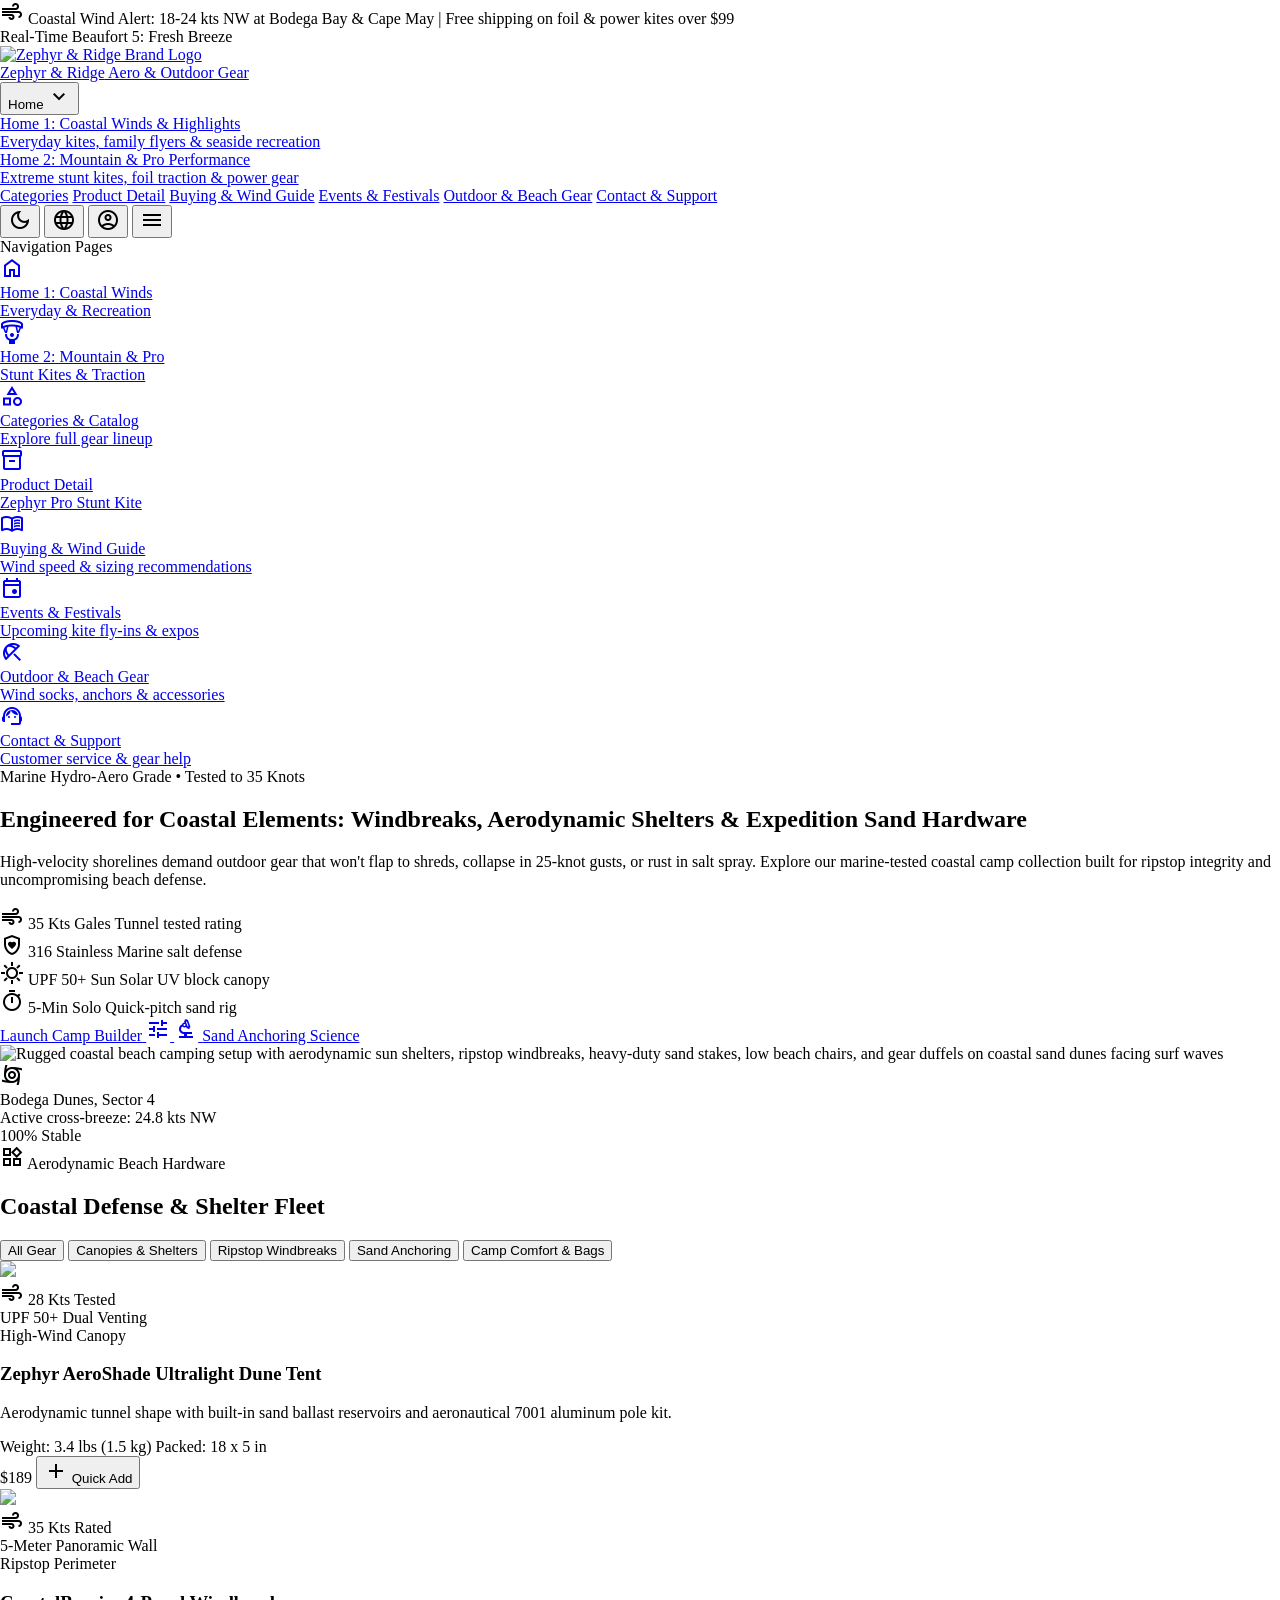
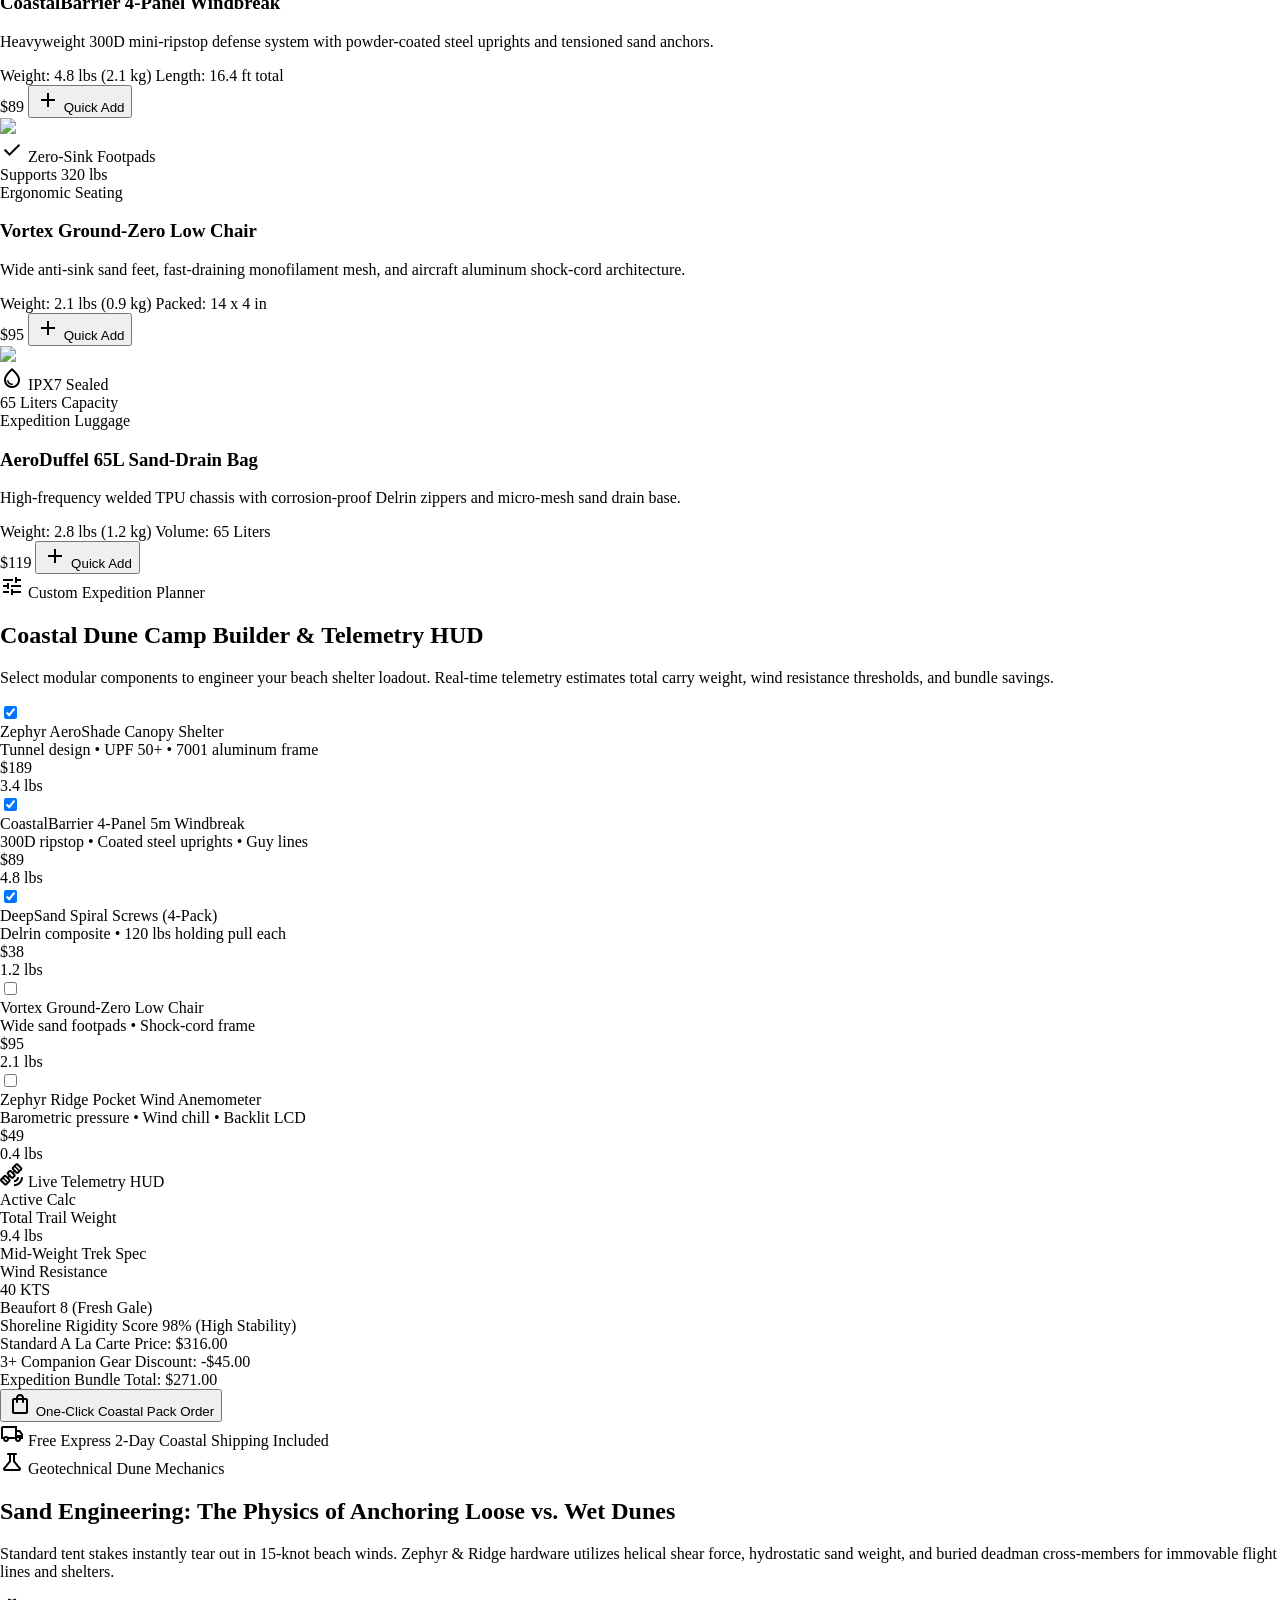
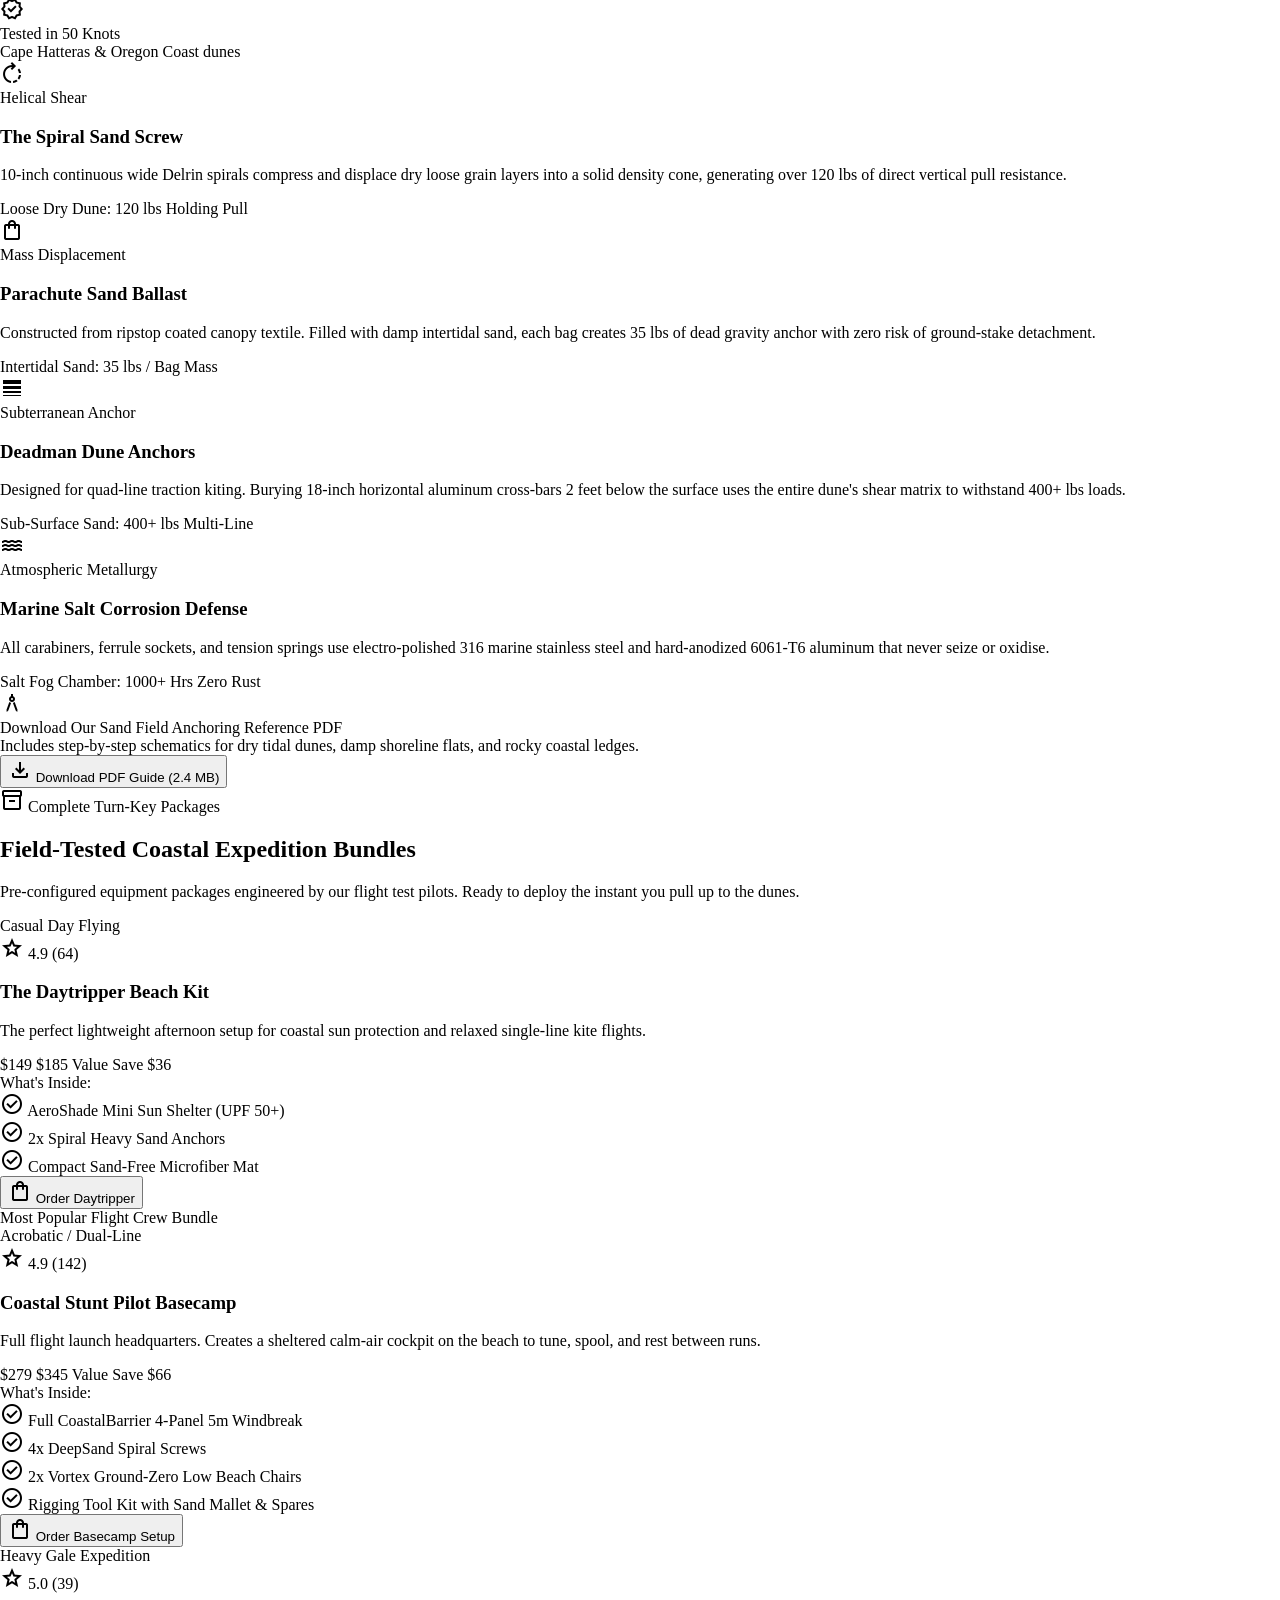
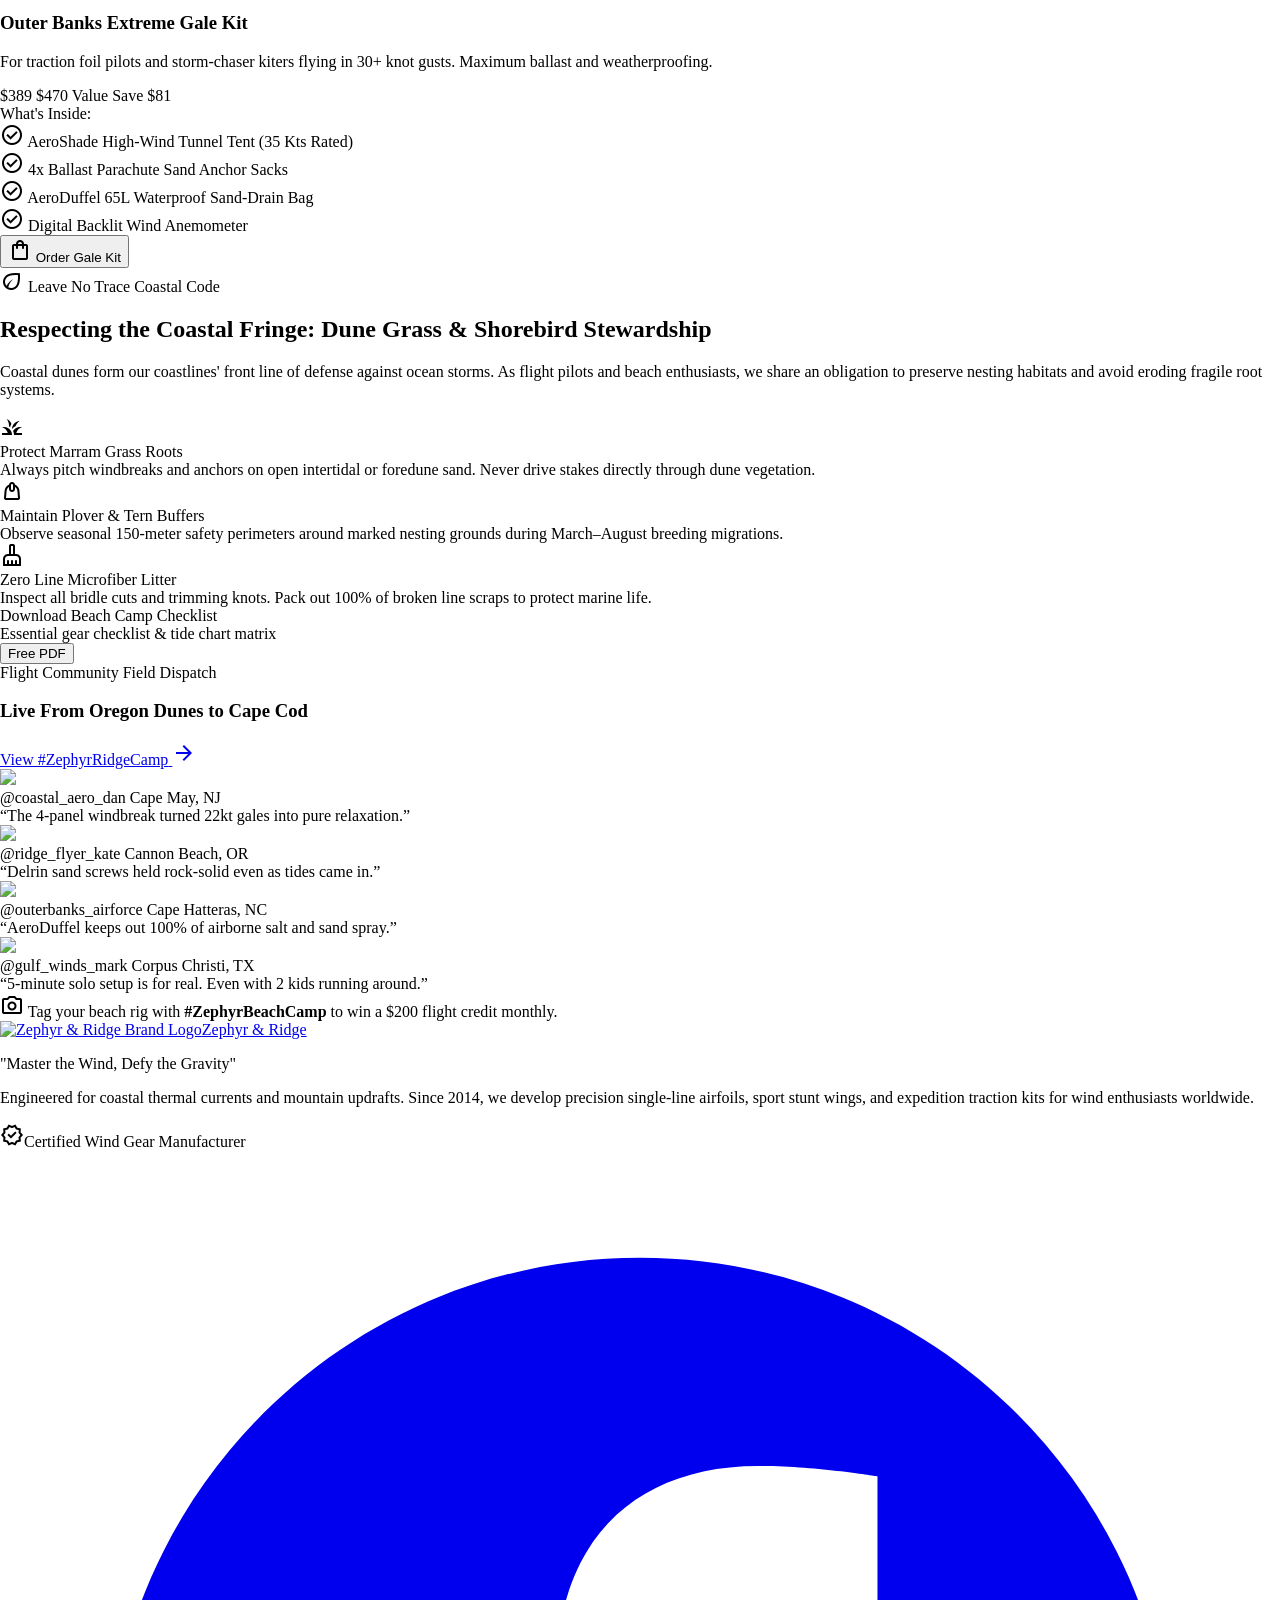
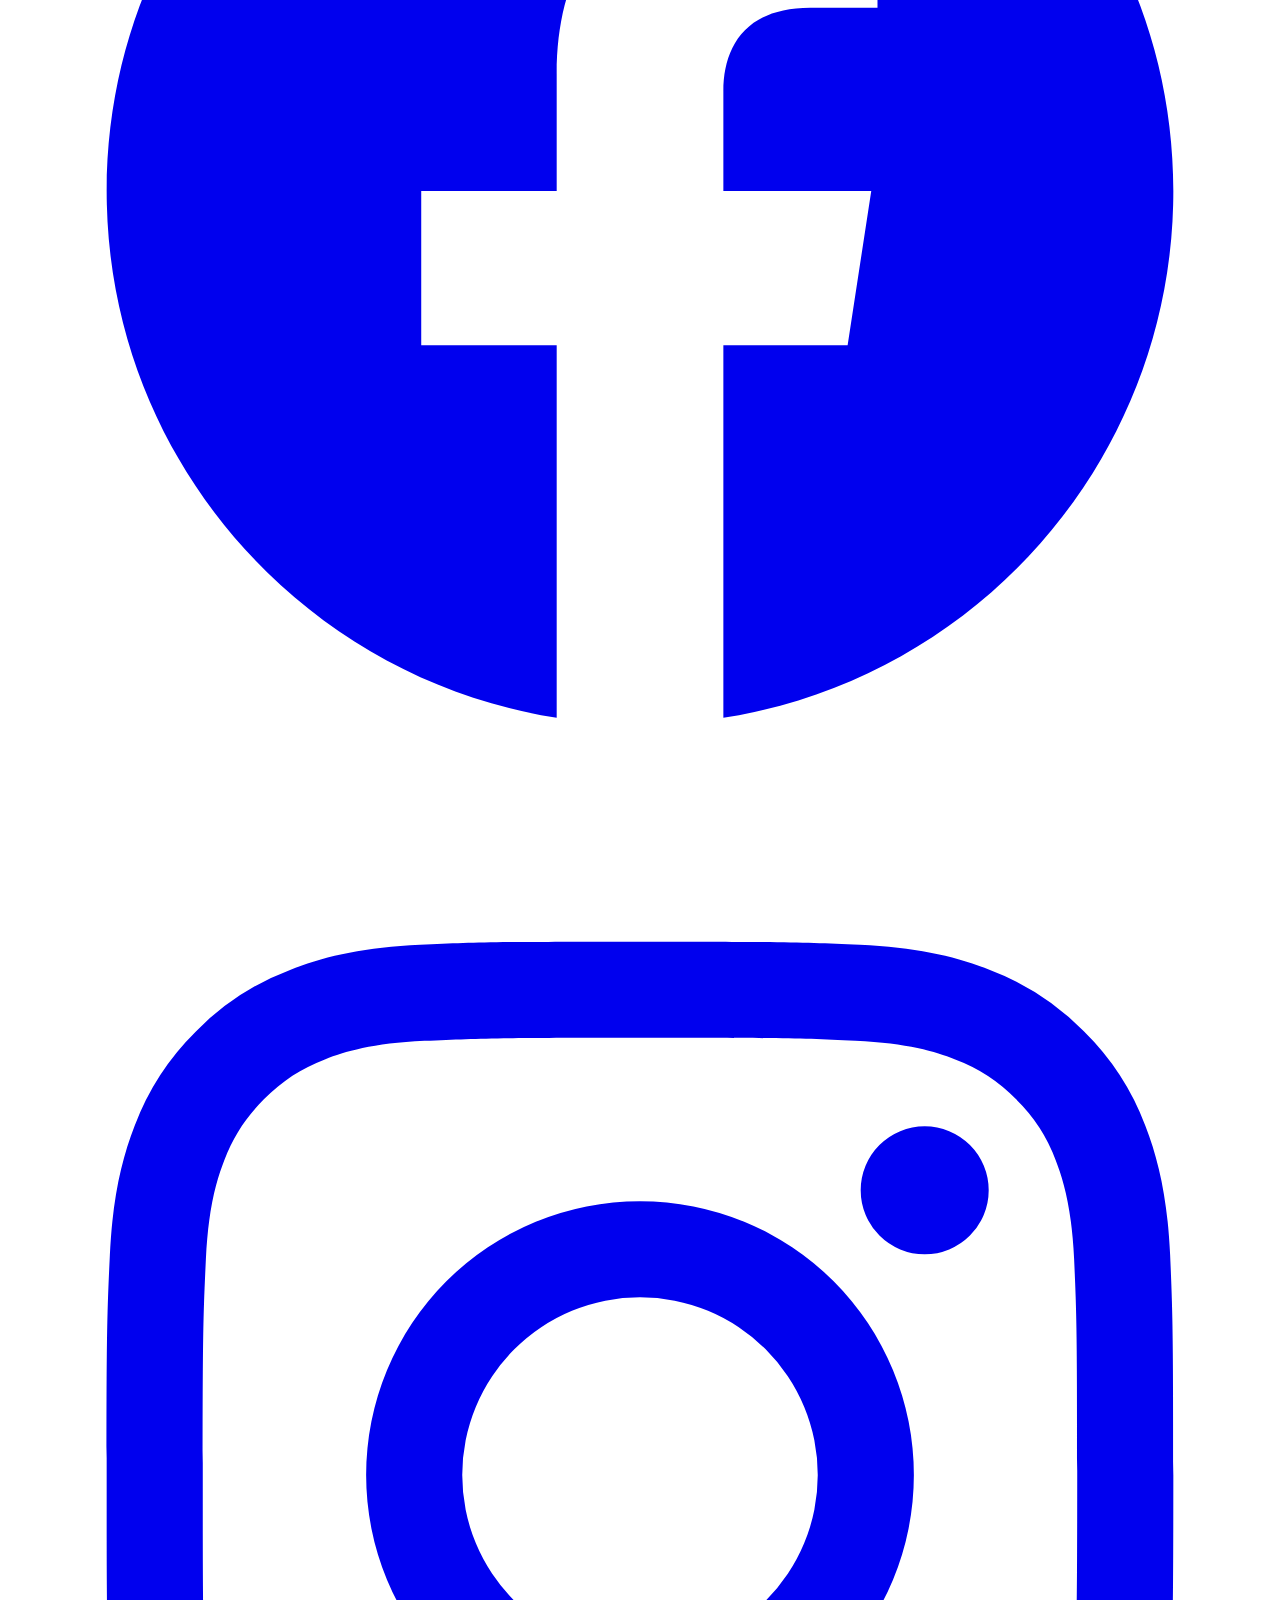
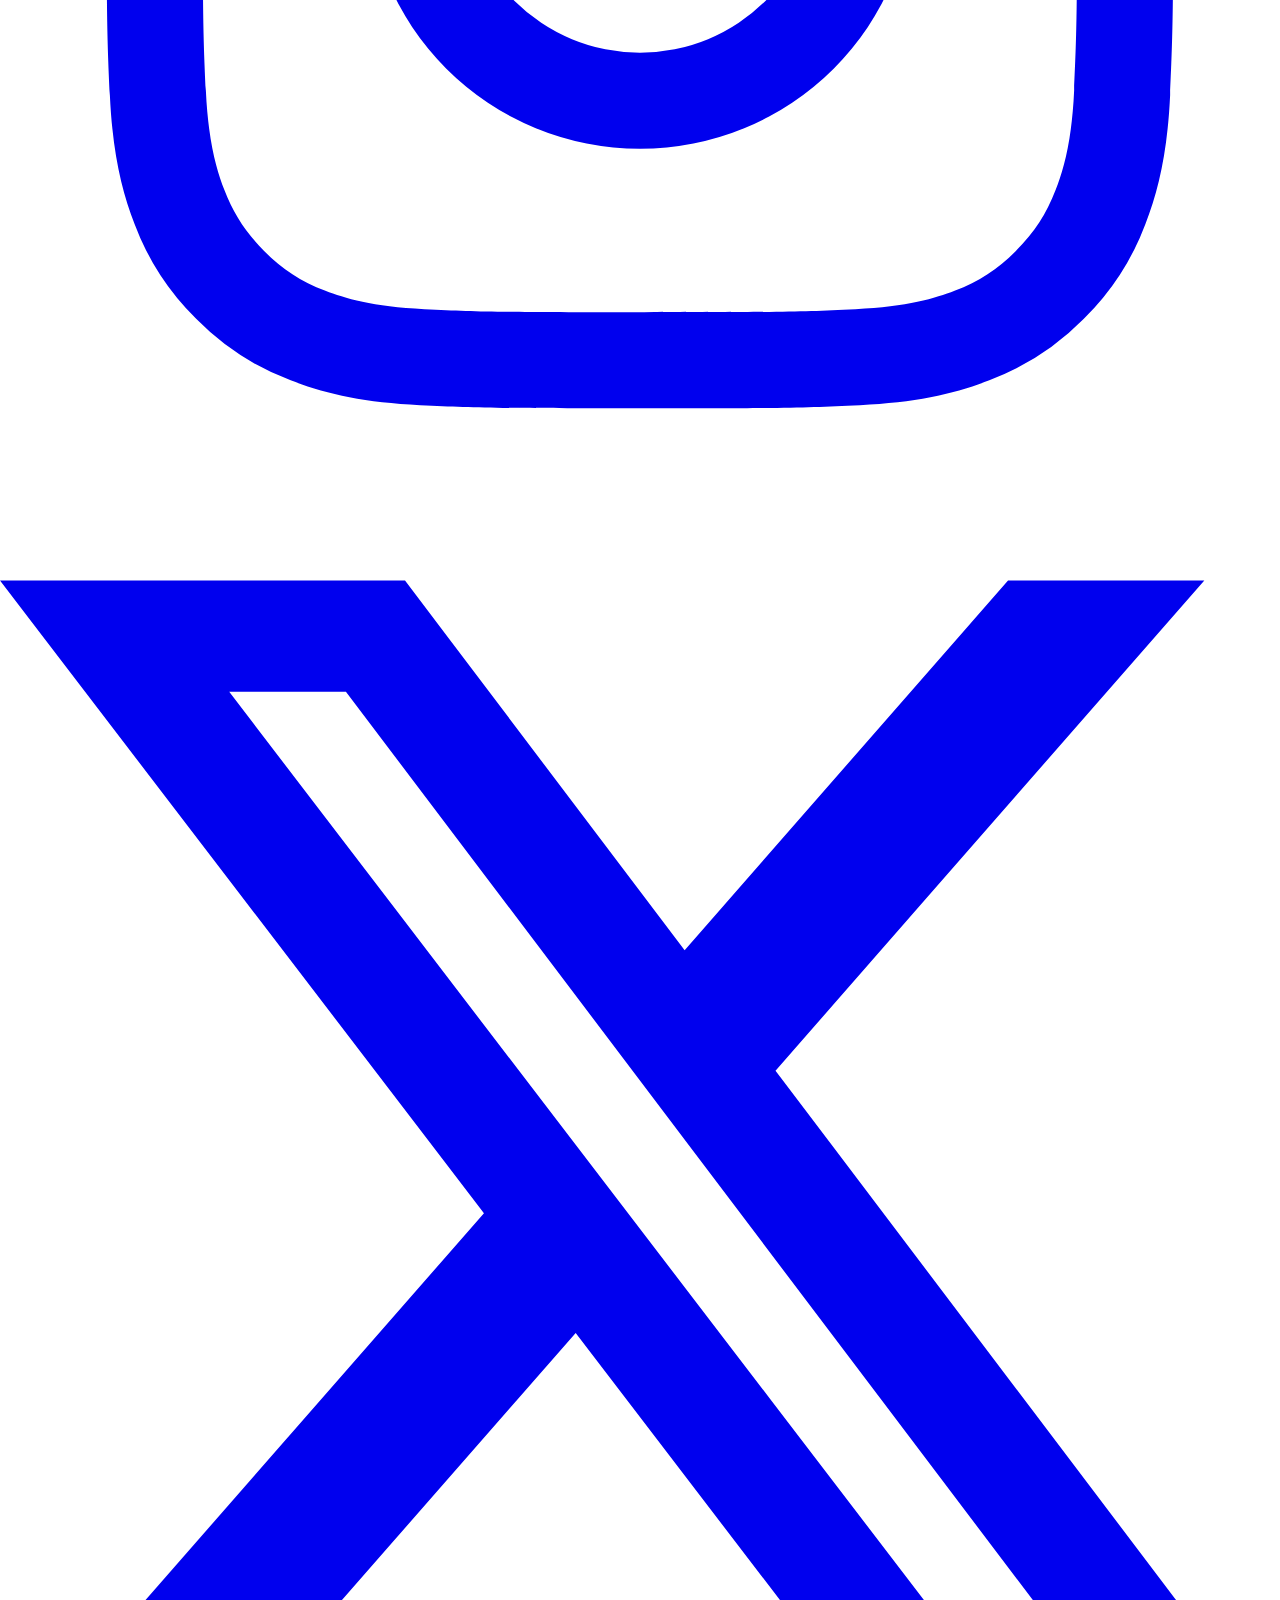
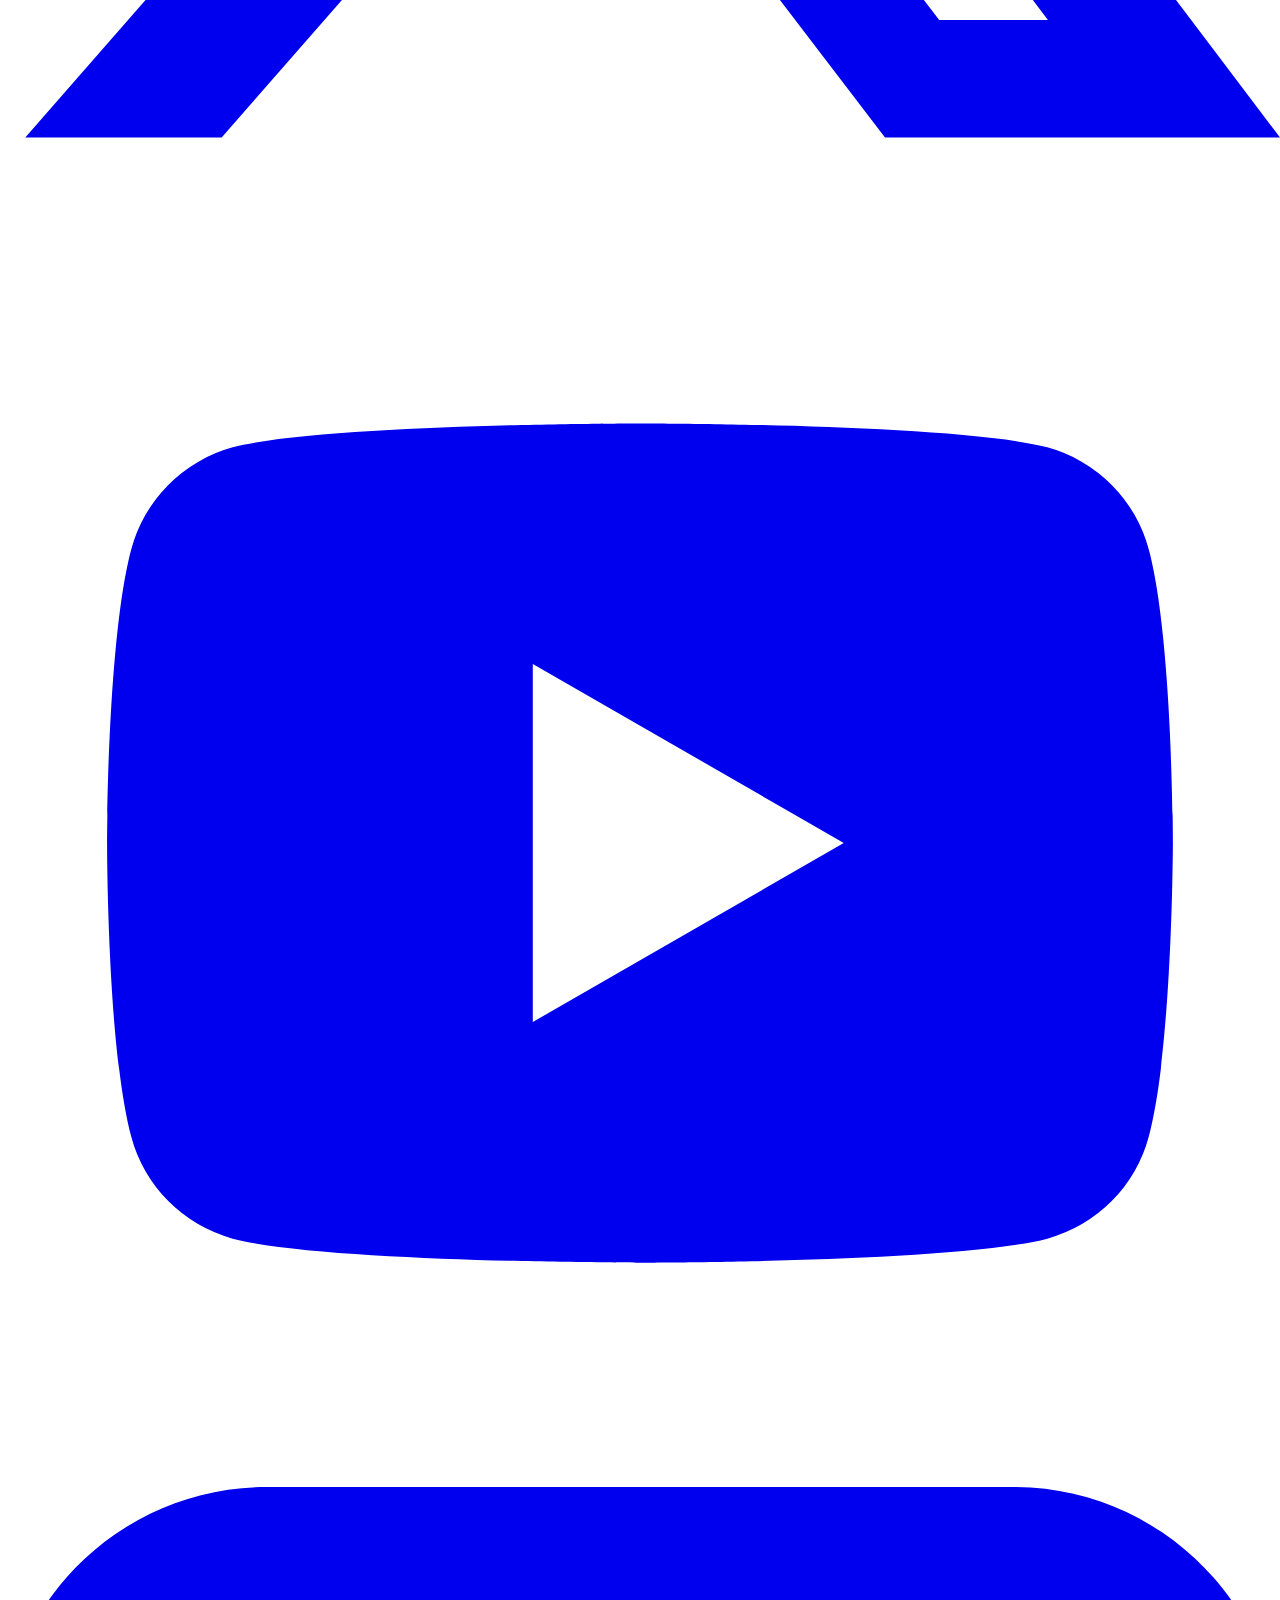
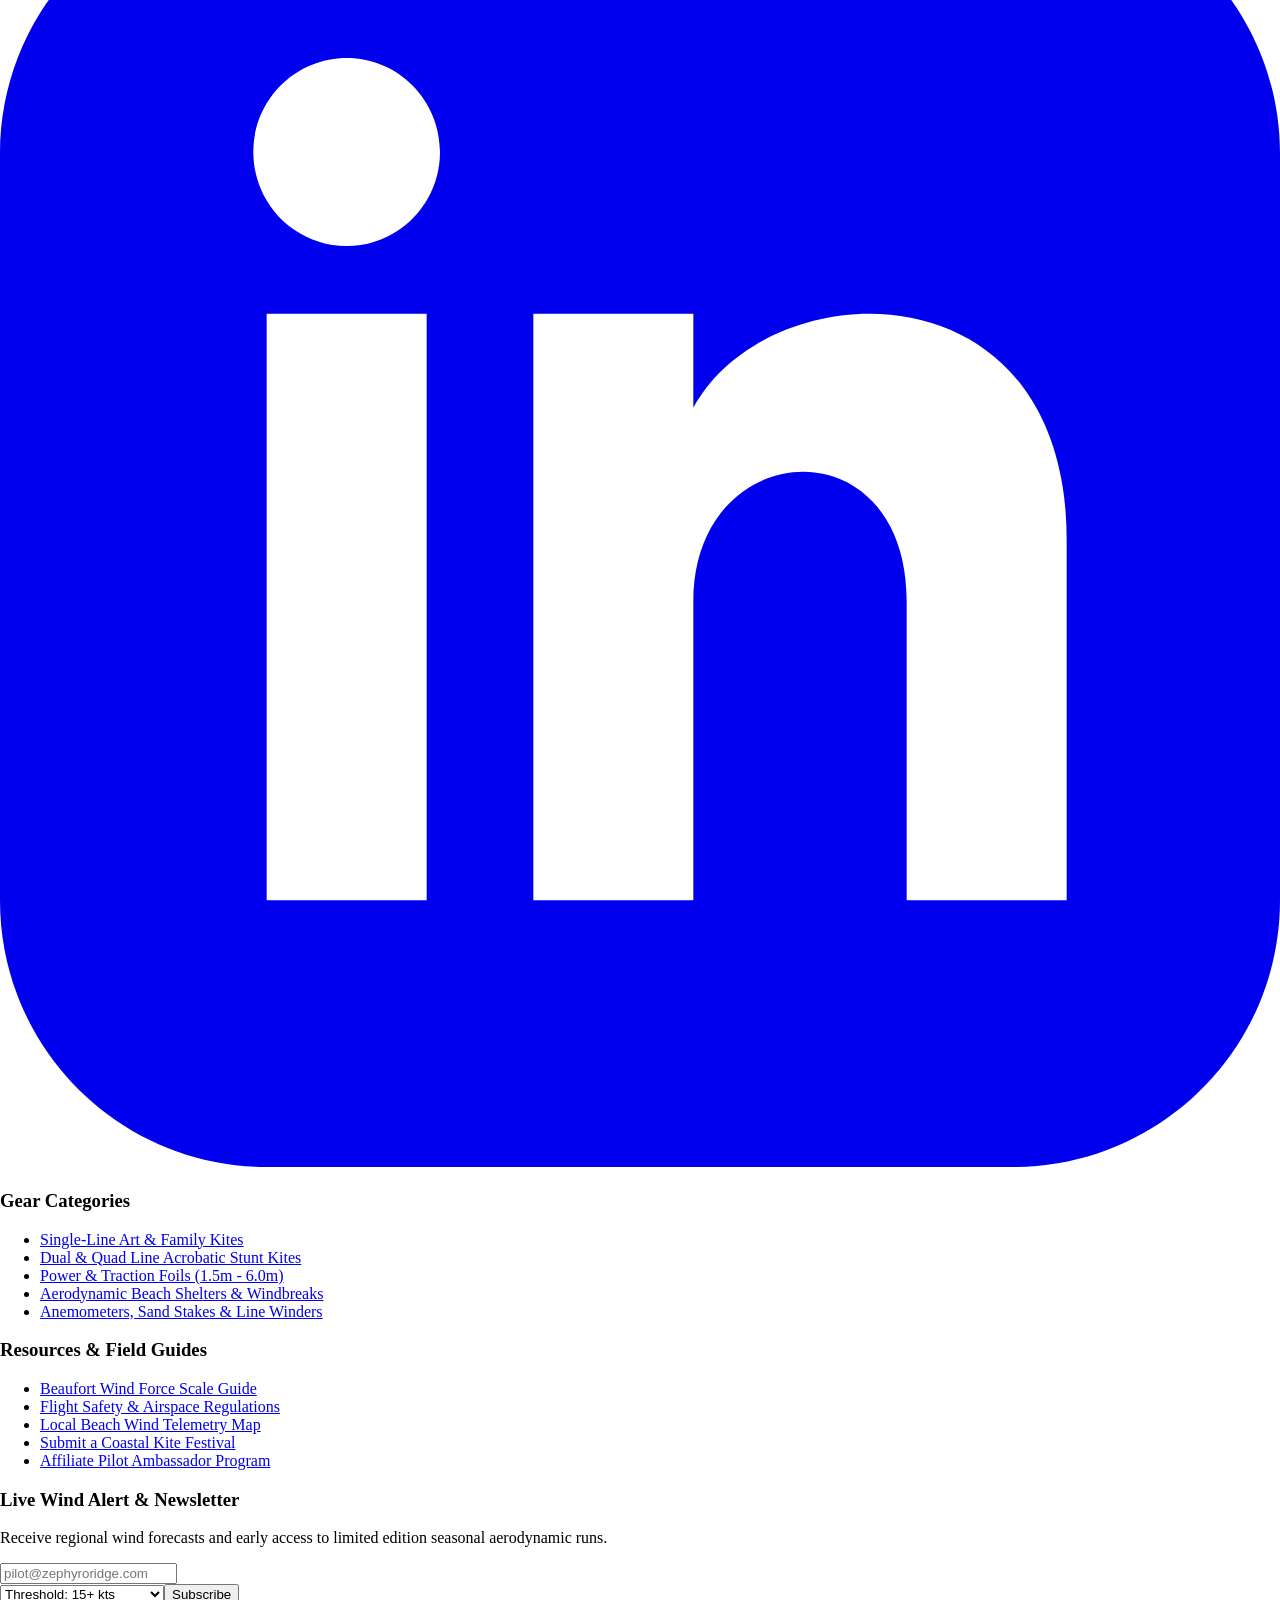
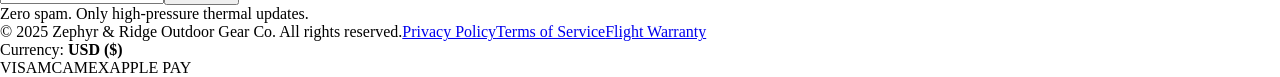
==== commit 6805d37e: "Fix navigation bar visibility for laptops and add mobile drawer" ====
--- a/beach-gear.html
+++ b/beach-gear.html
@@ -4,77 +4,132 @@
     <link rel="icon" type="image/png" href="https://lh3.googleusercontent.com/aida-public/[base64]" />
 <link href="https://fonts.googleapis.com" rel="preconnect"/><link crossorigin="" href="https://fonts.gstatic.com" rel="preconnect"/><link href="https://fonts.googleapis.com/css2?family=Plus+Jakarta+Sans:wght@400;600;700&amp;family=Space+Grotesk:wght@600;700&amp;display=swap" rel="stylesheet"/><link href="https://fonts.googleapis.com/css2?family=Material+Symbols+Outlined:opsz,wght,FILL,GRAD@20..48,100..700,0..1,-50..200" rel="stylesheet"/>
 <link href="https://fonts.googleapis.com/css2?family=Material+Symbols+Outlined:wght,FILL@100..700,0..1&amp;display=swap" rel="stylesheet"/><style>@layer base{html,body{margin:0;padding:0;}body{overscroll-behavior:none;}main>:first-child{margin-top:0!important;}main>:last-child{margin-bottom:0!important;}}::-webkit-scrollbar{display:none;}</style><script src="https://cdn.tailwindcss.com"></script><script id="tailwind-config">tailwind.config={darkMode:"class",theme:{extend:{"colors":{"tertiary":"#260b00","background":"#f8f9ff","secondary-fixed":"#cce5ff","outline":"#74777e","surface-tint":"#49607c","surface-container":"#e5eeff","secondary-container":"#5bb8fe","on-surface":"#0b1c30","error-container":"#ffdad6","on-primary-fixed":"#011d35","surface-bright":"#f8f9ff","surface-container-highest":"#d3e4fe","on-tertiary-fixed-variant":"#783200","on-primary-fixed-variant":"#314863","error":"#ba1a1a","tertiary-container":"#471a00","inverse-primary":"#b0c9e8","on-background":"#0b1c30","surface-dim":"#cbdbf5","surface-variant":"#d3e4fe","primary-container":"#0f2942","inverse-surface":"#213145","on-secondary-fixed-variant":"#004b73","primary-fixed":"#d1e4ff","on-secondary-fixed":"#001d31","surface-container-lowest":"#ffffff","on-surface-variant":"#43474d","tertiary-fixed-dim":"#ffb690","on-secondary":"#ffffff","on-tertiary-fixed":"#341100","tertiary-fixed":"#ffdbca","on-tertiary":"#ffffff","on-tertiary-container":"#ea6803","on-error-container":"#93000a","secondary":"#006398","on-primary-container":"#7991af","outline-variant":"#c3c6ce","secondary-fixed-dim":"#93ccff","surface":"#f8f9ff","inverse-on-surface":"#eaf1ff","surface-container-low":"#eff4ff","on-secondary-container":"#00476e","on-error":"#ffffff","primary":"#001428","on-primary":"#ffffff","surface-container-high":"#dce9ff","primary-fixed-dim":"#b0c9e8"},"borderRadius":{"DEFAULT":"0.25rem","lg":"0.5rem","xl":"0.75rem","full":"9999px"},"spacing":{"space-xl":"2.5rem","space-lg":"1.5rem","margin":"1.5rem","gutter-mobile":"1rem","gutter":"1.5rem","space-md":"1rem","space-xs":"0.25rem","margin-desktop":"3rem","margin-mobile":"1rem","gutter-desktop":"2rem","space-sm":"0.5rem"},"fontFamily":{"headline-lg":["Space Grotesk"],"body-md":["Plus Jakarta Sans"],"headline-lg-mobile":["Space Grotesk"],"display-hero-mobile":["Space Grotesk"],"display-hero":["Space Grotesk"],"label-md":["Plus Jakarta Sans"],"headline-sm":["Space Grotesk"],"label-lg":["Plus Jakarta Sans"],"body-sm":["Plus Jakarta Sans"],"body-lg":["Plus Jakarta Sans"],"headline-md":["Space Grotesk"],"label-sm":["Plus Jakarta Sans"]},"fontSize":{"headline-lg":["40px",{"lineHeight":"48px","letterSpacing":"-0.02em","fontWeight":"700"}],"body-md":["16px",{"lineHeight":"24px","letterSpacing":"0em","fontWeight":"400"}],"headline-lg-mobile":["28px",{"lineHeight":"36px","letterSpacing":"-0.01em","fontWeight":"700"}],"display-hero-mobile":["36px",{"lineHeight":"44px","letterSpacing":"-0.02em","fontWeight":"700"}],"display-hero":["56px",{"lineHeight":"64px","letterSpacing":"-0.03em","fontWeight":"700"}],"label-md":["12px",{"lineHeight":"16px","letterSpacing":"0.04em","fontWeight":"600"}],"headline-sm":["20px",{"lineHeight":"28px","letterSpacing":"0em","fontWeight":"600"}],"label-lg":["14px",{"lineHeight":"20px","letterSpacing":"0.02em","fontWeight":"600"}],"body-sm":["14px",{"lineHeight":"20px","letterSpacing":"0em","fontWeight":"400"}],"body-lg":["18px",{"lineHeight":"28px","letterSpacing":"-0.01em","fontWeight":"400"}],"headline-md":["28px",{"lineHeight":"36px","letterSpacing":"-0.01em","fontWeight":"600"}],"label-sm":["11px",{"lineHeight":"14px","letterSpacing":"0.06em","fontWeight":"700"}]}}}};</script><link rel="stylesheet" href="assets/site-global.css?v=1790487127039">
-</head><body class="bg-background font-body-md text-on-surface antialiased transition-colors duration-200"><header class="fixed top-0 inset-x-0 z-50 bg-surface/90 backdrop-blur-xl shadow-[0_1px_8px_rgba(0,0,0,0.04)]">
+</head><body class="bg-background font-body-md text-on-surface antialiased transition-colors duration-200">    <header class="fixed top-0 inset-x-0 z-50 bg-surface/90 backdrop-blur-xl shadow-[0_1px_8px_rgba(0,0,0,0.04)]">
         <div class="w-full bg-primary text-on-primary py-space-xs px-space-md">
             <div class="max-w-[1440px] mx-auto flex items-center justify-between font-label-sm text-label-sm">
-                <div class="flex items-center gap-space-sm"><span
-                        class="material-symbols-outlined text-base text-secondary-container">air</span><span>Coastal
-                        Wind Alert: 18-24 kts NW at Bodega Bay &amp; Cape May | Free shipping on foil &amp; power kites
-                        over $99</span></div>
-                <div class="hidden md:flex items-center gap-space-md font-label-md text-label-md"><span
-                        class="flex items-center gap-1"><span
-                            class="w-2 h-2 rounded-full bg-secondary-container animate-pulse"></span>Real-Time Beaufort
-                        5: Fresh Breeze</span></div>
+                <div class="flex items-center gap-space-sm">
+                    <span class="material-symbols-outlined text-base text-secondary-container">air</span>
+                    <span>Coastal Wind Alert: 18-24 kts NW at Bodega Bay &amp; Cape May | Free shipping on foil &amp; power kites over $99</span>
+                </div>
+                <div class="hidden md:flex items-center gap-space-md font-label-md text-label-md">
+                    <span class="flex items-center gap-1">
+                        <span class="w-2 h-2 rounded-full bg-secondary-container animate-pulse"></span>
+                        Real-Time Beaufort 5: Fresh Breeze
+                    </span>
+                </div>
             </div>
         </div>
-        <div
-            class="h-20 w-full px-space-md lg:px-margin-desktop max-w-[1440px] mx-auto flex items-center justify-between gap-space-md">
-            <div class="flex items-center gap-space-md"><a class="flex items-center gap-space-sm"
-                    data-path="coastal-winds" href="#"><img alt="Zephyr &amp; Ridge Brand Logo"
-                        class="h-8 w-auto object-contain"
-                        src="https://lh3.googleusercontent.com/aida-public/[base64]" />
-                    <div class="flex flex-col"><span
-                            class="font-headline-sm text-headline-sm uppercase tracking-tight text-primary leading-none">Zephyr
-                            &amp; Ridge</span><span
-                            class="font-label-sm text-label-sm tracking-wider uppercase text-on-surface-variant">Aero
-                            &amp; Outdoor Gear</span></div>
-                </a></div>
-            <nav class="hidden xl:flex items-center gap-space-md font-label-lg text-label-lg"
-                data-active-classes="text-on-surface font-bold">
-                <div class="relative group" id="home-dropdown-wrapper"><button
-                        class="flex items-center gap-1 text-on-surface-variant hover:text-on-surface transition-colors py-2"
-                        id="home-dropdown-btn" type="button"><span>Home</span><span
-                            class="material-symbols-outlined text-base transition-transform group-hover:rotate-180">expand_more</span></button>
-                    <div class="absolute start-0 top-full hidden group-hover:block w-80 bg-surface-container-lowest rounded-xl shadow-[0_12px_32px_-4px_rgba(15,41,66,0.12)] p-space-sm z-50"
-                        id="home-dropdown-menu"><a aria-current="page"
-                            class="block p-space-sm rounded-lg hover:bg-surface-container-high transition-colors text-on-surface font-bold"
-                            data-path="coastal-winds" href="#">
-                            <div class="font-headline-sm text-label-lg text-on-surface">Home 1: Coastal Winds &amp;
-                                Highlights</div>
-                            <div class="font-body-sm text-body-sm text-on-surface-variant mt-0.5">Everyday kites, family
-                                flyers &amp; seaside recreation</div>
-                        </a><a
-                            class="block p-space-sm rounded-lg hover:bg-surface-container-high transition-colors mt-space-xs"
-                            data-path="mountain-pro" href="#">
-                            <div class="font-headline-sm text-label-lg text-on-surface">Home 2: Mountain &amp; Pro
-                                Performance</div>
-                            <div class="font-body-sm text-body-sm text-on-surface-variant mt-0.5">Extreme stunt kites,
-                                foil traction &amp; power gear</div>
-                        </a></div>
-                </div><a class="text-on-surface-variant hover:text-on-surface transition-colors"
-                    data-path="products-catalog" href="#">Categories</a><a
-                    class="text-on-surface-variant hover:text-on-surface transition-colors" data-path="product-detail"
-                    href="#">Product Detail</a><a
-                    class="text-on-surface-variant hover:text-on-surface transition-colors" data-path="buying-guide"
-                    href="#">Buying &amp; Wind Guide</a><a
-                    class="text-on-surface-variant hover:text-on-surface transition-colors" data-path="events-festivals"
-                    href="#">Events &amp; Festivals</a><a
-                    class=" text-primary font-bold border-b-2 border-primary pb-0.5 transition-colors" data-path="outdoor-gear"
-                    href="#">Outdoor &amp; Beach Gear</a><a
-                    class="text-on-surface-variant hover:text-on-surface transition-colors" data-path="contact-support"
-                    href="#">Contact &amp; Support</a>
+        <div class="h-20 w-full px-space-md lg:px-margin-desktop max-w-[1440px] mx-auto flex items-center justify-between gap-3 lg:gap-space-md">
+            <div class="flex items-center gap-space-md">
+                <a class="flex items-center gap-space-sm" data-path="coastal-winds" href="index.html">
+                    <img alt="Zephyr &amp; Ridge Brand Logo" class="h-8 w-auto object-contain" src="https://lh3.googleusercontent.com/aida-public/[base64]" />
+                    <div class="flex flex-col">
+                        <span class="font-headline-sm text-headline-sm uppercase tracking-tight text-primary leading-none">Zephyr &amp; Ridge</span>
+                        <span class="font-label-sm text-label-sm tracking-wider uppercase text-on-surface-variant">Aero &amp; Outdoor Gear</span>
+                    </div>
+                </a>
+            </div>
+            <!-- Desktop & Laptop Navigation Bar -->
+            <nav class="hidden lg:flex items-center gap-2.5 xl:gap-space-md font-label-lg text-sm xl:text-label-lg" data-active-classes="text-on-surface font-bold">
+                <div class="relative group" id="home-dropdown-wrapper">
+                    <button class="flex items-center gap-1 text-on-surface-variant hover:text-on-surface transition-colors py-2 whitespace-nowrap" id="home-dropdown-btn" type="button">
+                        <span>Home</span>
+                        <span class="material-symbols-outlined text-base transition-transform group-hover:rotate-180">expand_more</span>
+                    </button>
+                    <div class="absolute start-0 top-full hidden group-hover:block w-80 bg-surface-container-lowest rounded-xl shadow-[0_12px_32px_-4px_rgba(15,41,66,0.12)] p-space-sm z-50 border border-slate-200/80" id="home-dropdown-menu">
+                        <a  class="block p-space-sm rounded-lg hover:bg-surface-container-high transition-colors text-on-surface" data-path="coastal-winds" href="index.html">
+                            <div class="font-headline-sm text-label-lg text-on-surface">Home 1: Coastal Winds &amp; Highlights</div>
+                            <div class="font-body-sm text-body-sm text-on-surface-variant mt-0.5">Everyday kites, family flyers &amp; seaside recreation</div>
+                        </a>
+                        <a  class="block p-space-sm rounded-lg hover:bg-surface-container-high transition-colors text-on-surface mt-space-xs" data-path="mountain-pro" href="home-2.html">
+                            <div class="font-headline-sm text-label-lg text-on-surface">Home 2: Mountain &amp; Pro Performance</div>
+                            <div class="font-body-sm text-body-sm text-on-surface-variant mt-0.5">Extreme stunt kites, foil traction &amp; power gear</div>
+                        </a>
+                    </div>
+                </div>
+                <a  class="text-on-surface-variant hover:text-on-surface transition-colors whitespace-nowrap" data-path="products-catalog" href="products.html">Categories</a>
+                <a  class="text-on-surface-variant hover:text-on-surface transition-colors whitespace-nowrap" data-path="product-detail" href="product-zephyr-pro.html">Product Detail</a>
+                <a  class="text-on-surface-variant hover:text-on-surface transition-colors whitespace-nowrap" data-path="buying-guide" href="buying-guide.html">Buying &amp; Wind Guide</a>
+                <a  class="text-on-surface-variant hover:text-on-surface transition-colors whitespace-nowrap" data-path="events-festivals" href="events.html">Events &amp; Festivals</a>
+                <a aria-current='page' class="text-on-surface font-bold whitespace-nowrap" data-path="outdoor-gear" href="beach-gear.html">Outdoor &amp; Beach Gear</a>
+                <a  class="text-on-surface-variant hover:text-on-surface transition-colors whitespace-nowrap" data-path="contact-support" href="contact.html">Contact &amp; Support</a>
             </nav>
-            <div class="flex items-center gap-space-sm">
-                <button
-                    aria-label="Toggle color mode"
-                    class="p-2 rounded-full text-on-surface-variant hover:bg-surface-container-high hover:text-on-surface transition-colors"
-                    id="theme-toggle" type="button"><span class="material-symbols-outlined text-xl"
-                        id="theme-icon">dark_mode</span></button><button aria-label="Toggle direction"
-                    class="p-2 rounded-full text-on-surface-variant hover:bg-surface-container-high hover:text-on-surface transition-colors"
-                    id="rtl-toggle" type="button"><span
-                        class="material-symbols-outlined text-xl">language</span></button>
-<button aria-label="Profile" class="p-2 rounded-full text-on-surface-variant hover:bg-surface-container-high hover:text-on-surface transition-colors" type="button"><span class="material-symbols-outlined text-xl">account_circle</span></button>
-                
+            <div class="flex items-center gap-1 sm:gap-space-sm">
+                <button aria-label="Toggle color mode" class="p-2 rounded-full text-on-surface-variant hover:bg-surface-container-high hover:text-on-surface transition-colors" id="theme-toggle" type="button">
+                    <span class="material-symbols-outlined text-xl" id="theme-icon">dark_mode</span>
+                </button>
+                <button aria-label="Toggle direction" class="p-2 rounded-full text-on-surface-variant hover:bg-surface-container-high hover:text-on-surface transition-colors" id="rtl-toggle" type="button">
+                    <span class="material-symbols-outlined text-xl">language</span>
+                </button>
+                <button aria-label="Profile" class="p-2 rounded-full text-on-surface-variant hover:bg-surface-container-high hover:text-on-surface transition-colors" type="button">
+                    <span class="material-symbols-outlined text-xl">account_circle</span>
+                </button>
+                <!-- Hamburger Menu Button (Visible on screens < lg) -->
+                <button aria-expanded="false" aria-label="Toggle navigation menu" class="lg:hidden p-2 rounded-xl text-on-surface hover:bg-surface-container-high transition-colors" id="kite-mobile-toggle" type="button">
+                    <span class="material-symbols-outlined text-2xl" id="kite-mobile-icon">menu</span>
+                </button>
+            </div>
+        </div>
+        <!-- Mobile Navigation Menu Drawer -->
+        <div class="hidden lg:hidden w-full bg-surface-container-lowest border-t border-slate-200/80 px-space-md py-4 shadow-xl flex-col gap-2 transition-all" id="kite-mobile-menu">
+            <div class="font-label-sm uppercase tracking-wider text-on-surface-variant px-2 pt-1 pb-2">Navigation Pages</div>
+            <div class="grid grid-cols-1 sm:grid-cols-2 gap-2">
+                <a class="flex items-center gap-3 p-3 rounded-xl hover:bg-surface-container-high text-on-surface font-medium transition-colors" href="index.html">
+                    <span class="material-symbols-outlined text-secondary">home</span>
+                    <div>
+                        <div class="font-semibold text-sm ">Home 1: Coastal Winds</div>
+                        <div class="text-xs text-on-surface-variant">Everyday &amp; Recreation</div>
+                    </div>
+                </a>
+                <a class="flex items-center gap-3 p-3 rounded-xl hover:bg-surface-container-high text-on-surface font-medium transition-colors" href="home-2.html">
+                    <span class="material-symbols-outlined text-secondary">paragliding</span>
+                    <div>
+                        <div class="font-semibold text-sm ">Home 2: Mountain &amp; Pro</div>
+                        <div class="text-xs text-on-surface-variant">Stunt Kites &amp; Traction</div>
+                    </div>
+                </a>
+                <a class="flex items-center gap-3 p-3 rounded-xl hover:bg-surface-container-high text-on-surface font-medium transition-colors" href="products.html">
+                    <span class="material-symbols-outlined text-secondary">category</span>
+                    <div>
+                        <div class="font-semibold text-sm ">Categories &amp; Catalog</div>
+                        <div class="text-xs text-on-surface-variant">Explore full gear lineup</div>
+                    </div>
+                </a>
+                <a class="flex items-center gap-3 p-3 rounded-xl hover:bg-surface-container-high text-on-surface font-medium transition-colors" href="product-zephyr-pro.html">
+                    <span class="material-symbols-outlined text-secondary">inventory_2</span>
+                    <div>
+                        <div class="font-semibold text-sm ">Product Detail</div>
+                        <div class="text-xs text-on-surface-variant">Zephyr Pro Stunt Kite</div>
+                    </div>
+                </a>
+                <a class="flex items-center gap-3 p-3 rounded-xl hover:bg-surface-container-high text-on-surface font-medium transition-colors" href="buying-guide.html">
+                    <span class="material-symbols-outlined text-secondary">menu_book</span>
+                    <div>
+                        <div class="font-semibold text-sm ">Buying &amp; Wind Guide</div>
+                        <div class="text-xs text-on-surface-variant">Wind speed &amp; sizing recommendations</div>
+                    </div>
+                </a>
+                <a class="flex items-center gap-3 p-3 rounded-xl hover:bg-surface-container-high text-on-surface font-medium transition-colors" href="events.html">
+                    <span class="material-symbols-outlined text-secondary">event</span>
+                    <div>
+                        <div class="font-semibold text-sm ">Events &amp; Festivals</div>
+                        <div class="text-xs text-on-surface-variant">Upcoming kite fly-ins &amp; expos</div>
+                    </div>
+                </a>
+                <a class="flex items-center gap-3 p-3 rounded-xl hover:bg-surface-container-high text-on-surface font-medium transition-colors bg-surface-container-high/70 border border-secondary/30" href="beach-gear.html">
+                    <span class="material-symbols-outlined text-secondary">beach_access</span>
+                    <div>
+                        <div class="font-semibold text-sm text-primary">Outdoor &amp; Beach Gear</div>
+                        <div class="text-xs text-on-surface-variant">Wind socks, anchors &amp; accessories</div>
+                    </div>
+                </a>
+                <a class="flex items-center gap-3 p-3 rounded-xl hover:bg-surface-container-high text-on-surface font-medium transition-colors" href="contact.html">
+                    <span class="material-symbols-outlined text-secondary">support_agent</span>
+                    <div>
+                        <div class="font-semibold text-sm ">Contact &amp; Support</div>
+                        <div class="text-xs text-on-surface-variant">Customer service &amp; gear help</div>
+                    </div>
+                </a>
             </div>
         </div>
     </header><main class="w-full pt-[116px] bg-background min-h-screen"><div class="flex flex-col w-full">
--- a/assets/site-global.css
+++ b/assets/site-global.css
@@ -171,3 +171,24 @@
   #kite-controls { right: 10px; bottom: 10px; }
   html[dir="rtl"] #kite-controls { right: auto; left: 10px; }
 }
+
+/* Mobile Menu & Navigation Styling */
+#kite-mobile-menu {
+  transition: all 0.25s ease-in-out;
+}
+html[data-theme="dark"] #kite-mobile-menu {
+  background-color: #0c2029 !important;
+  border-color: #1e3a47 !important;
+}
+html[data-theme="dark"] #kite-mobile-menu a {
+  color: #e5f0f4 !important;
+}
+html[data-theme="dark"] #kite-mobile-menu a:hover {
+  background-color: #102a35 !important;
+}
+html[data-theme="dark"] #home-dropdown-menu {
+  background-color: #0c2029 !important;
+  border-color: #1e3a47 !important;
+  box-shadow: 0 12px 32px rgba(0, 0, 0, 0.4) !important;
+}
+
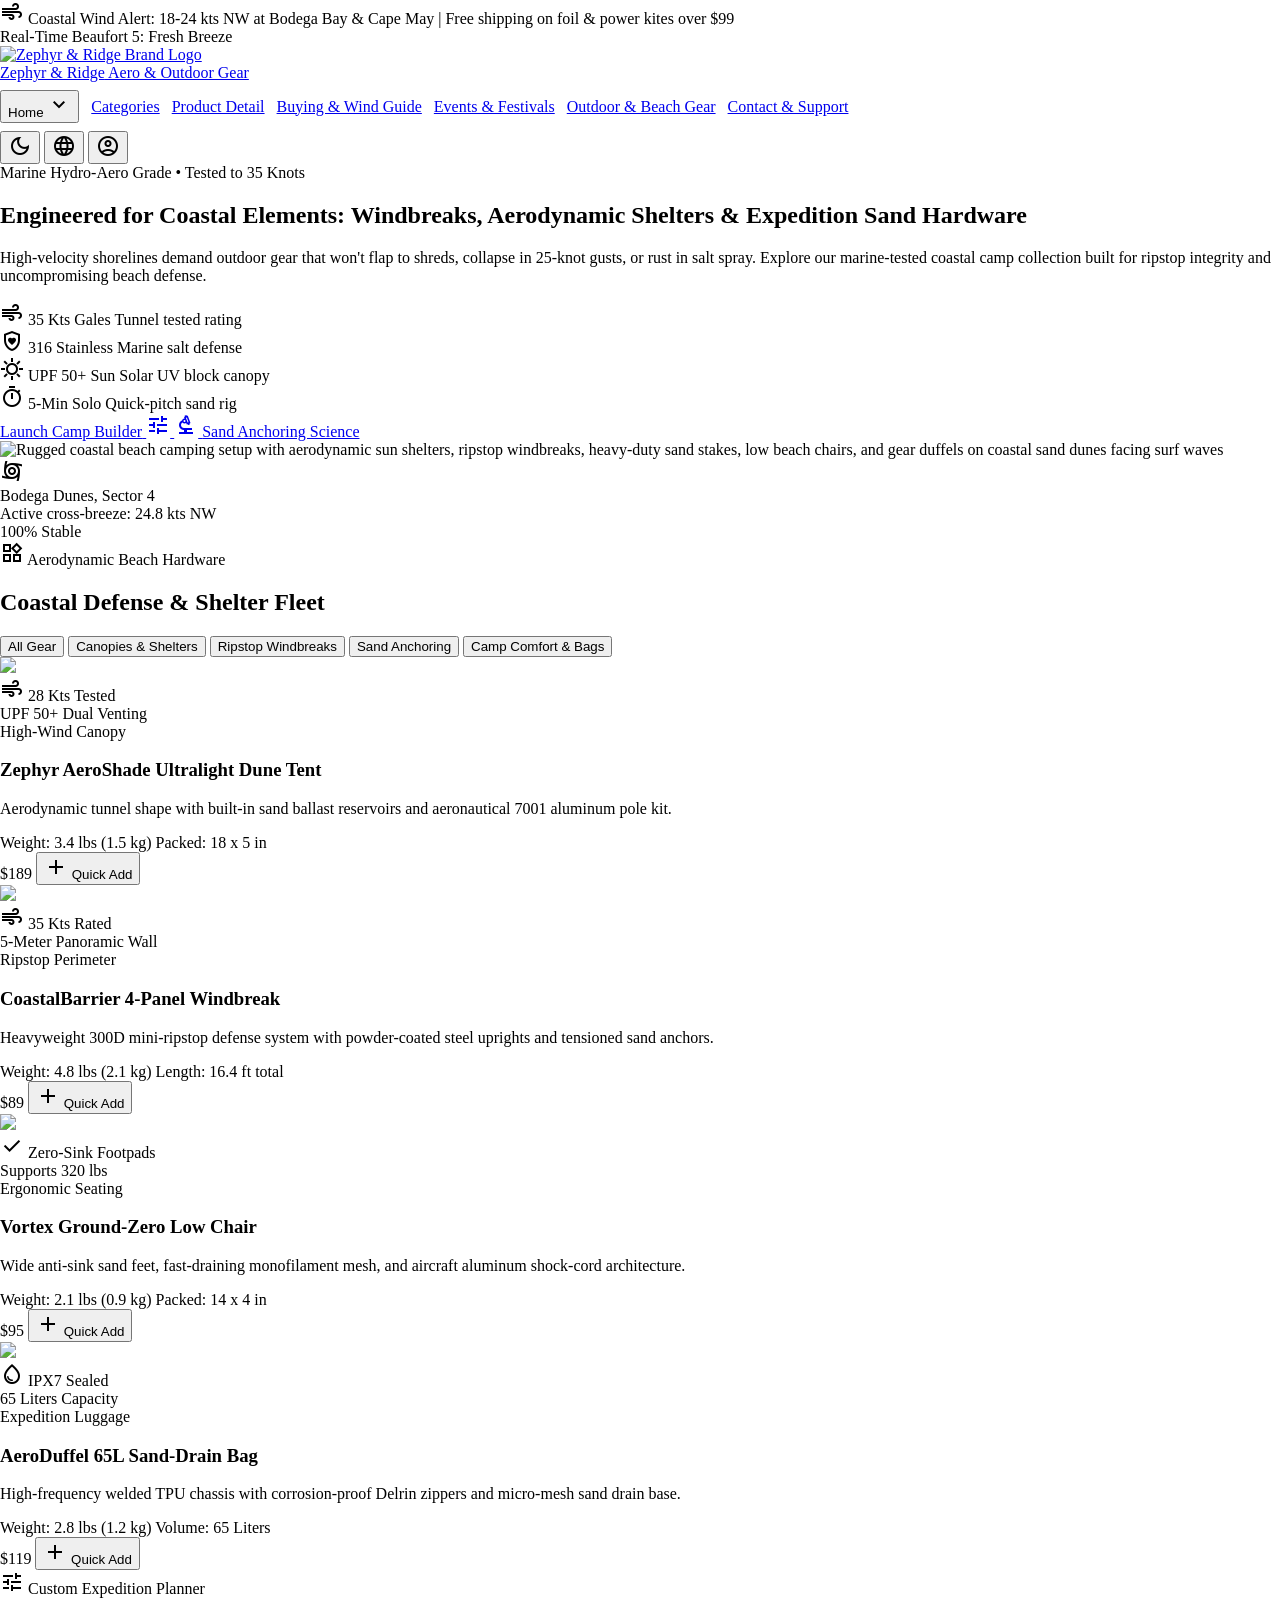
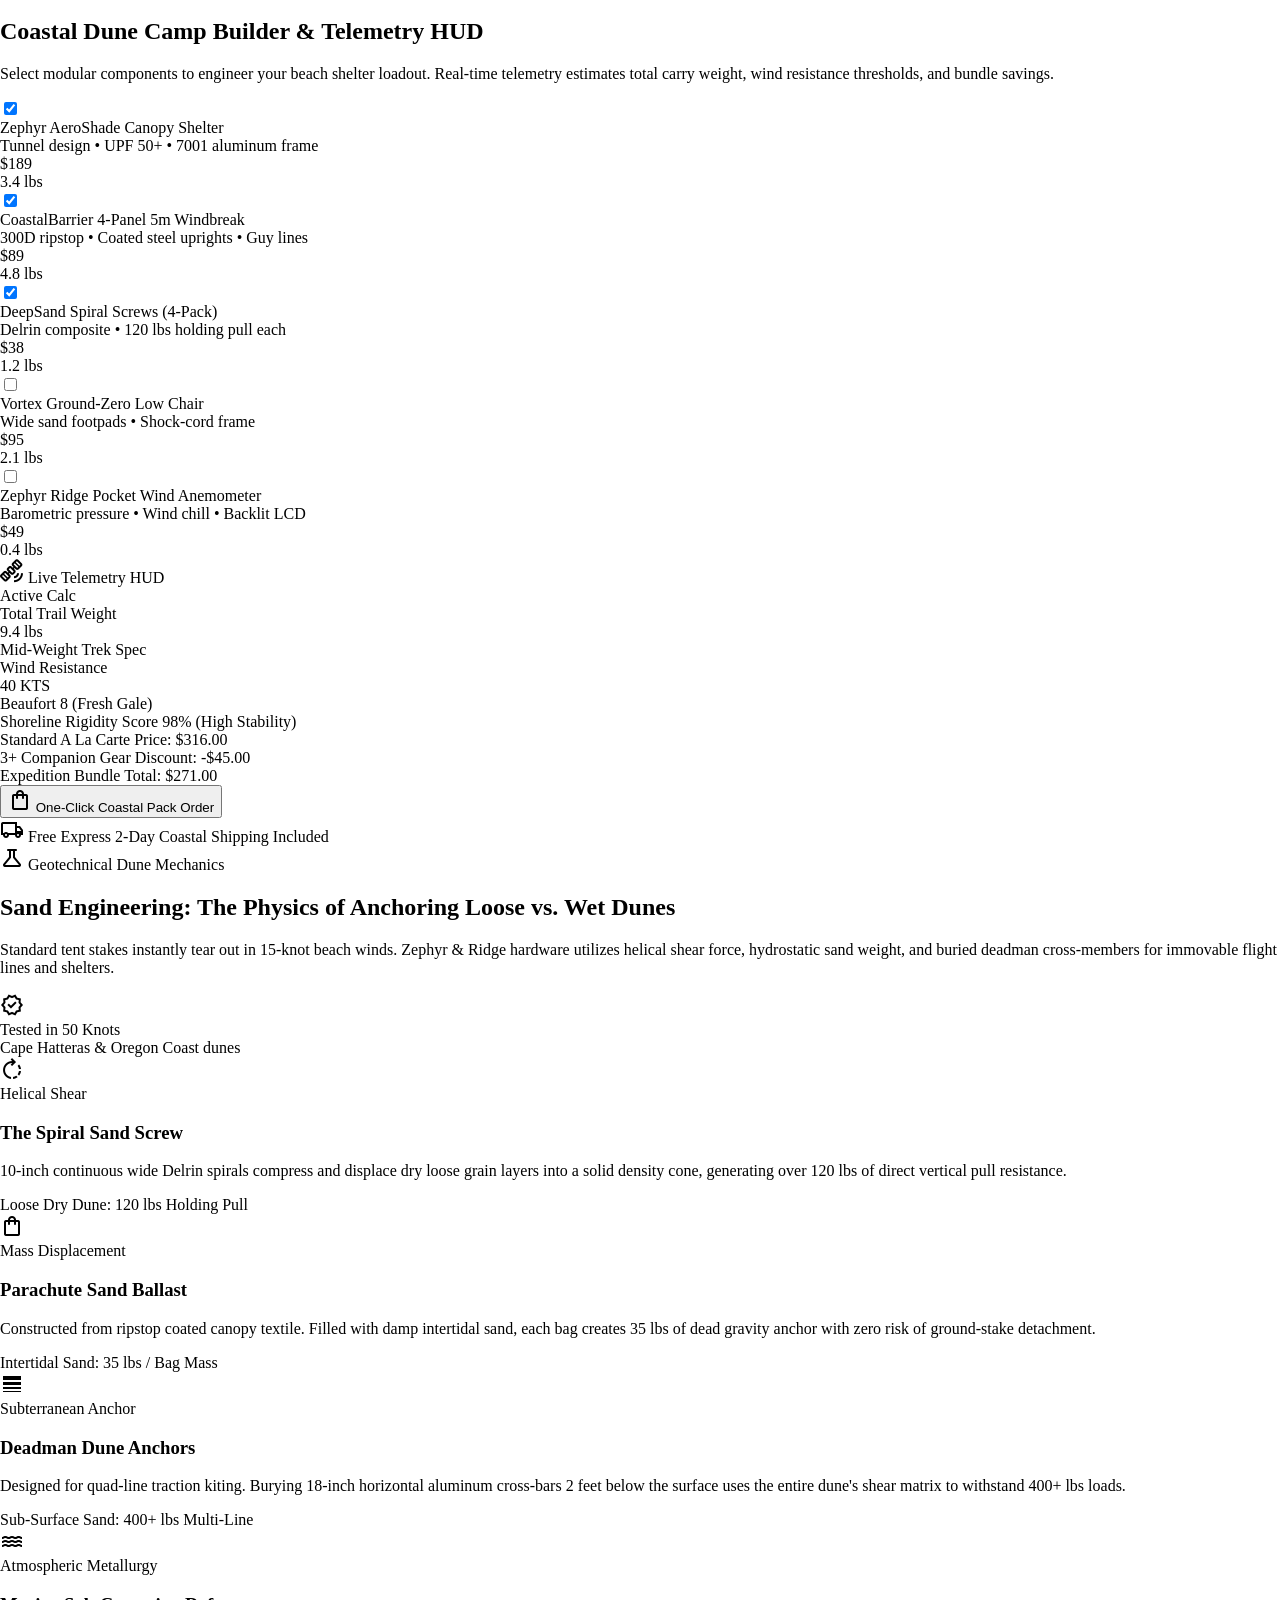
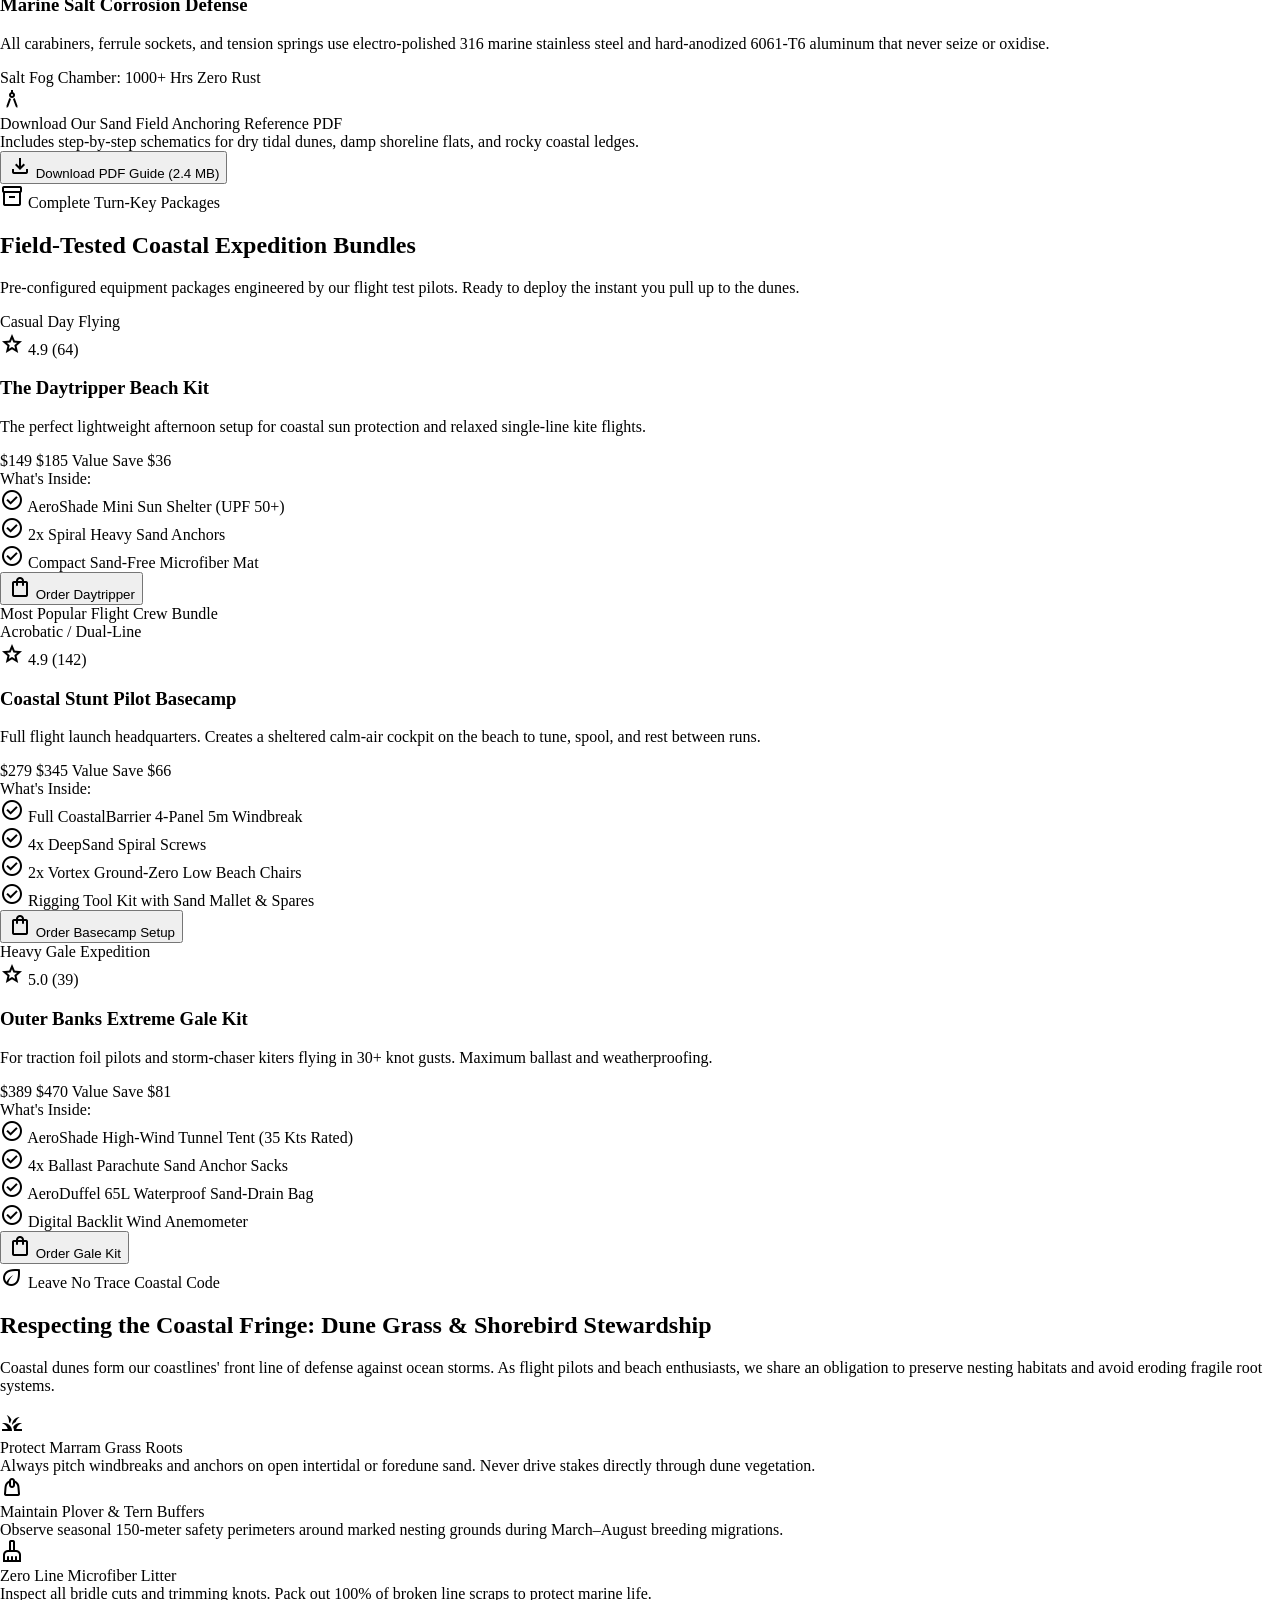
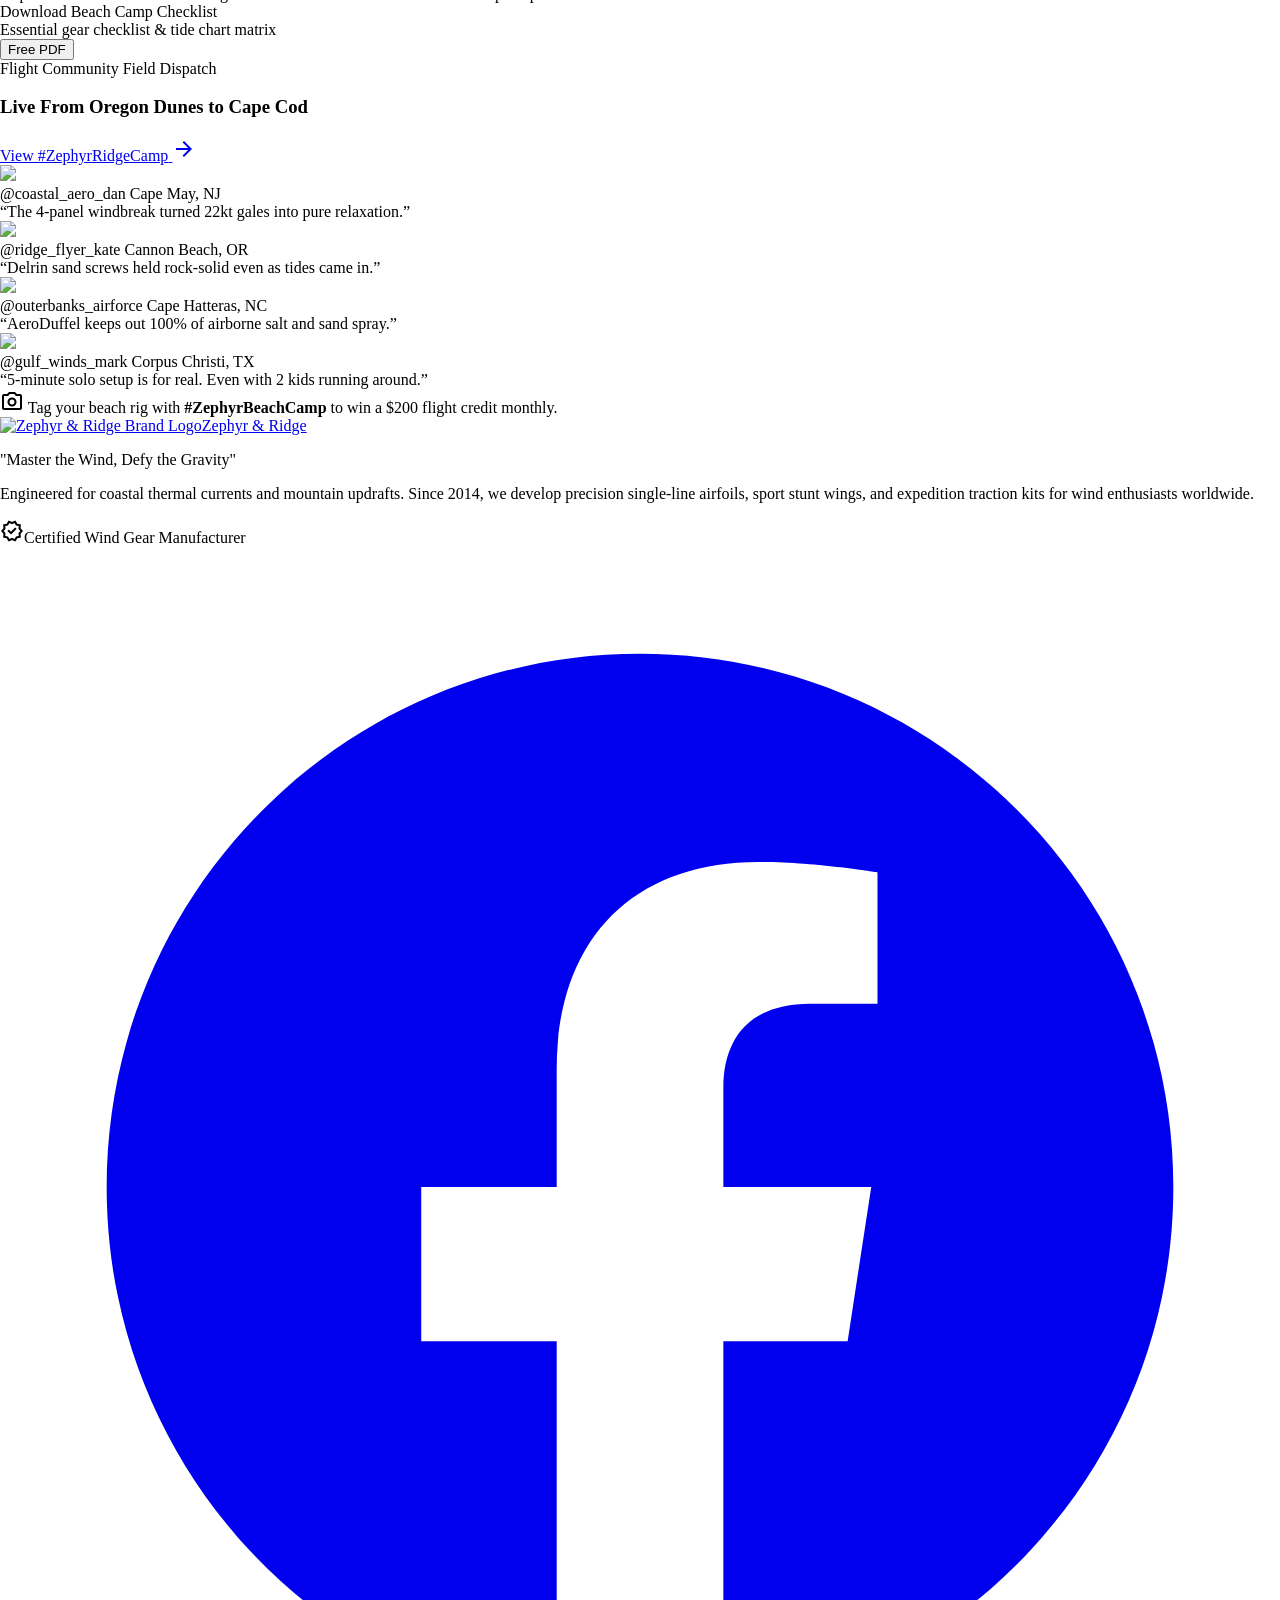
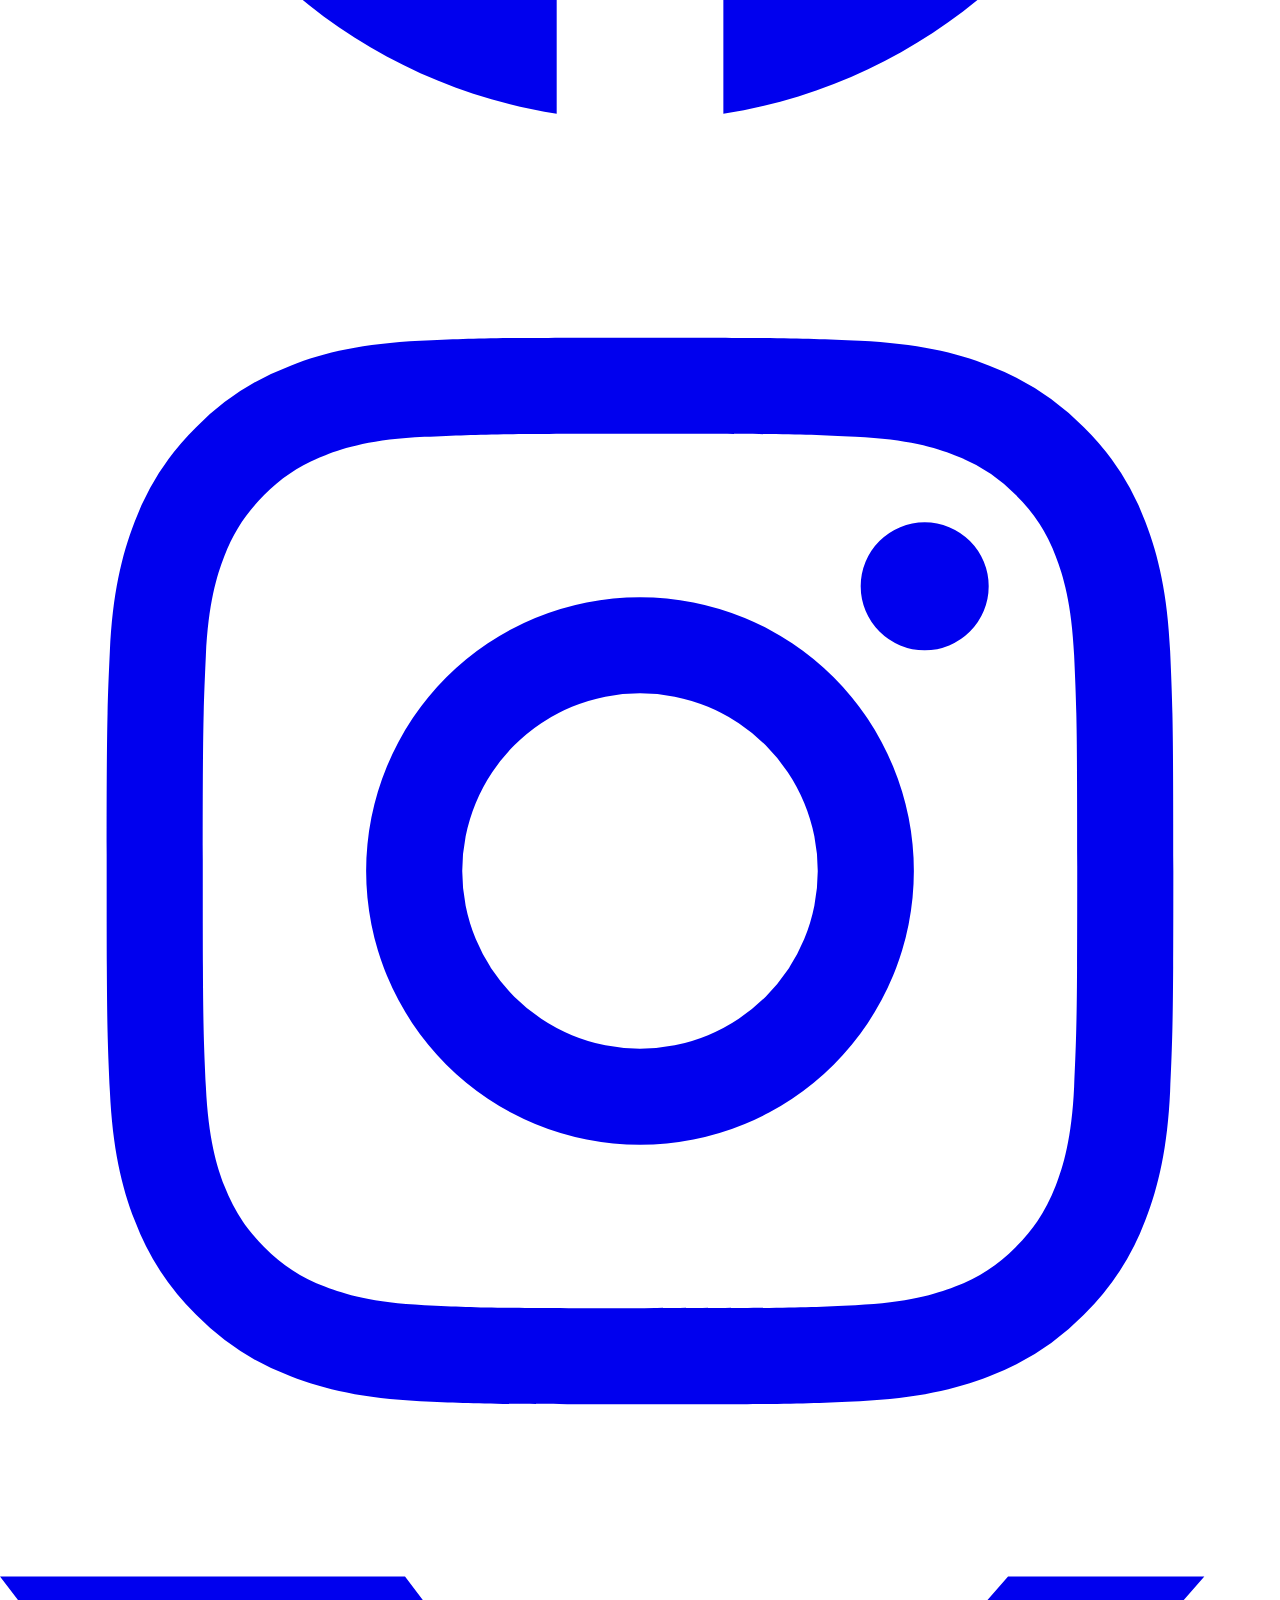
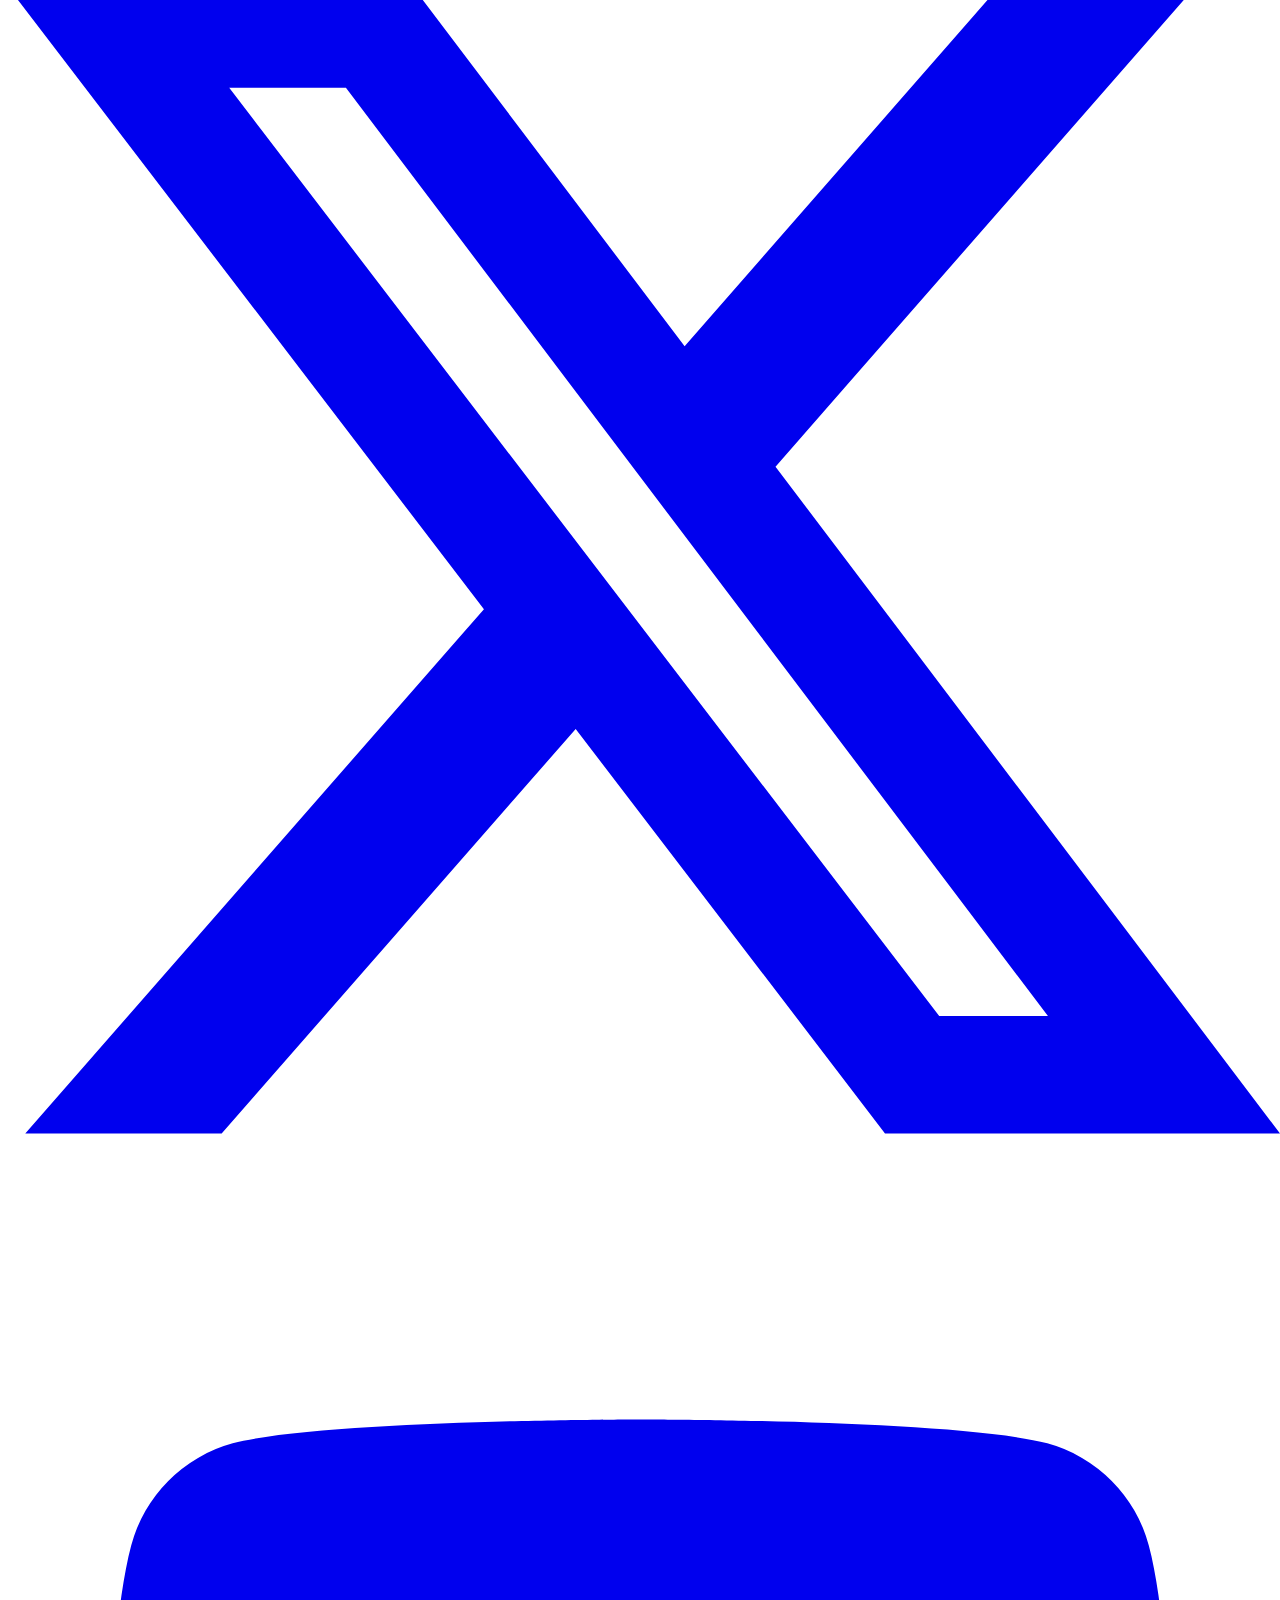
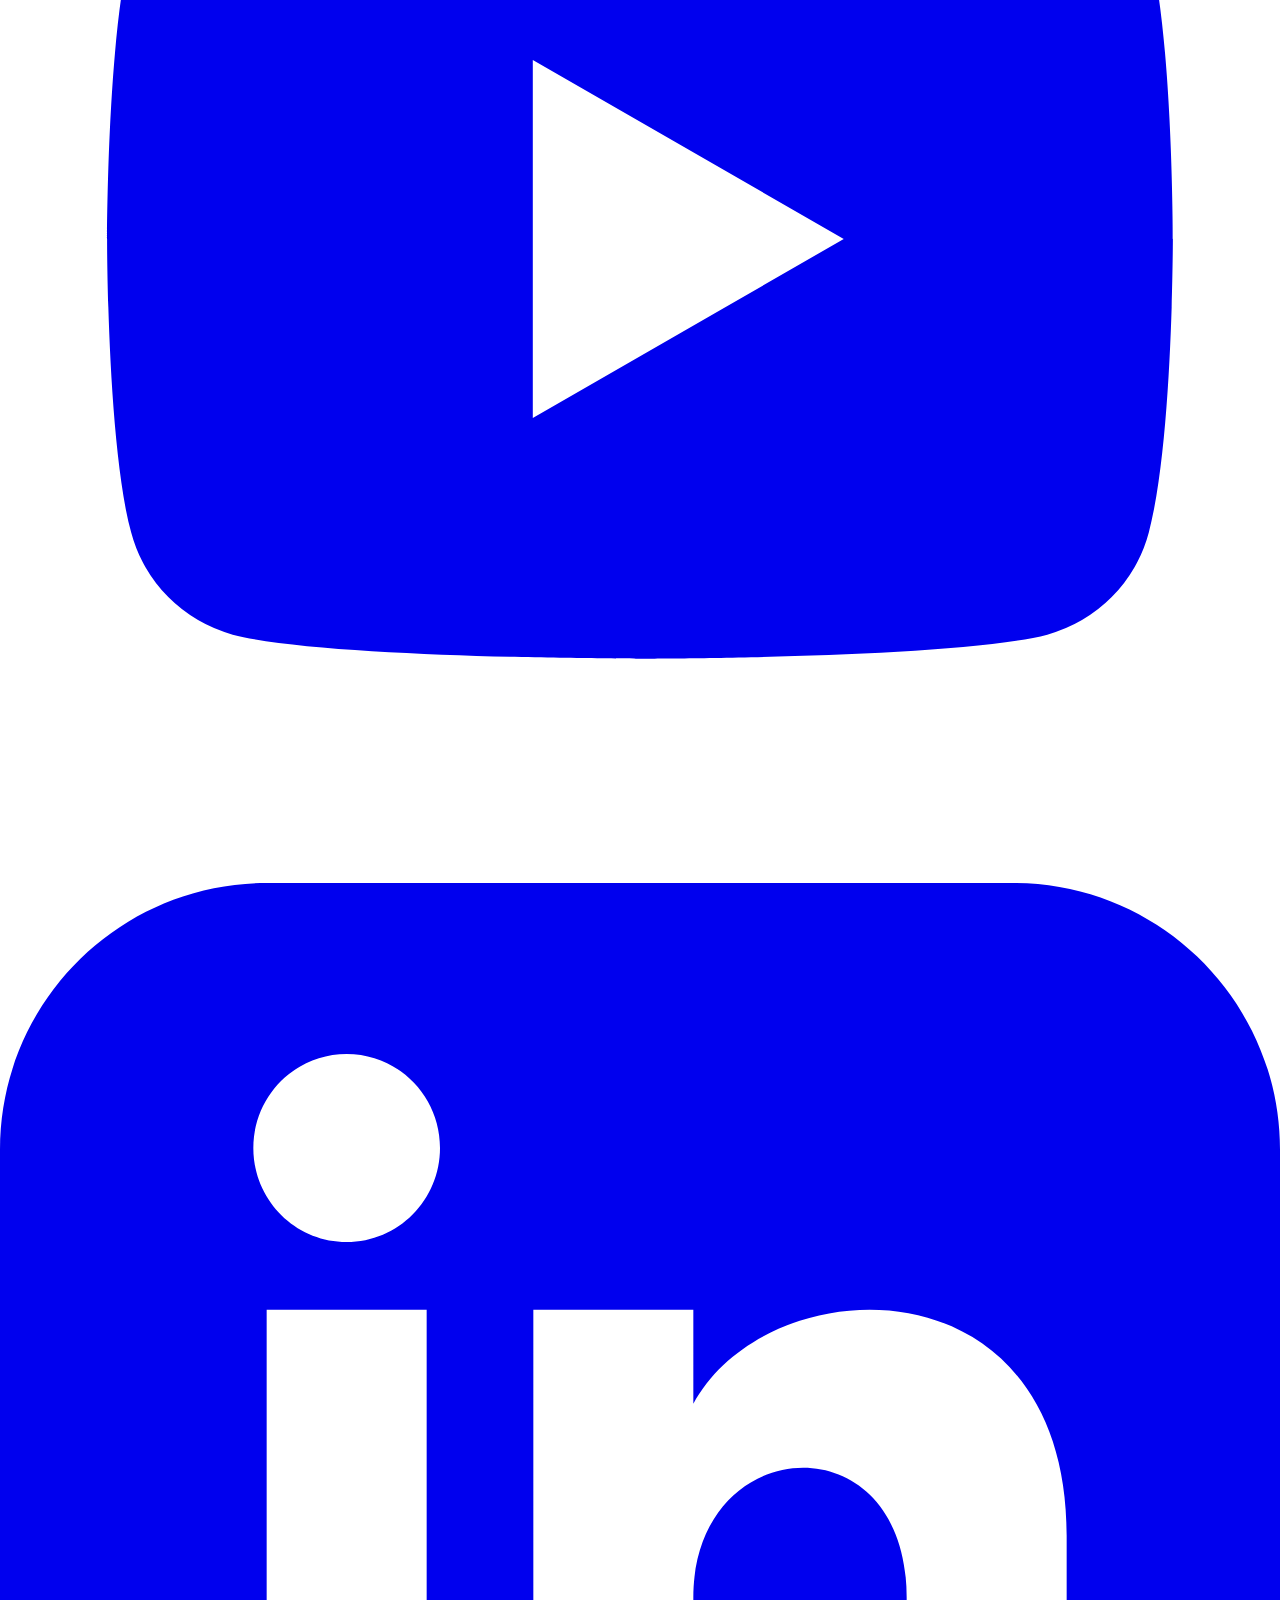
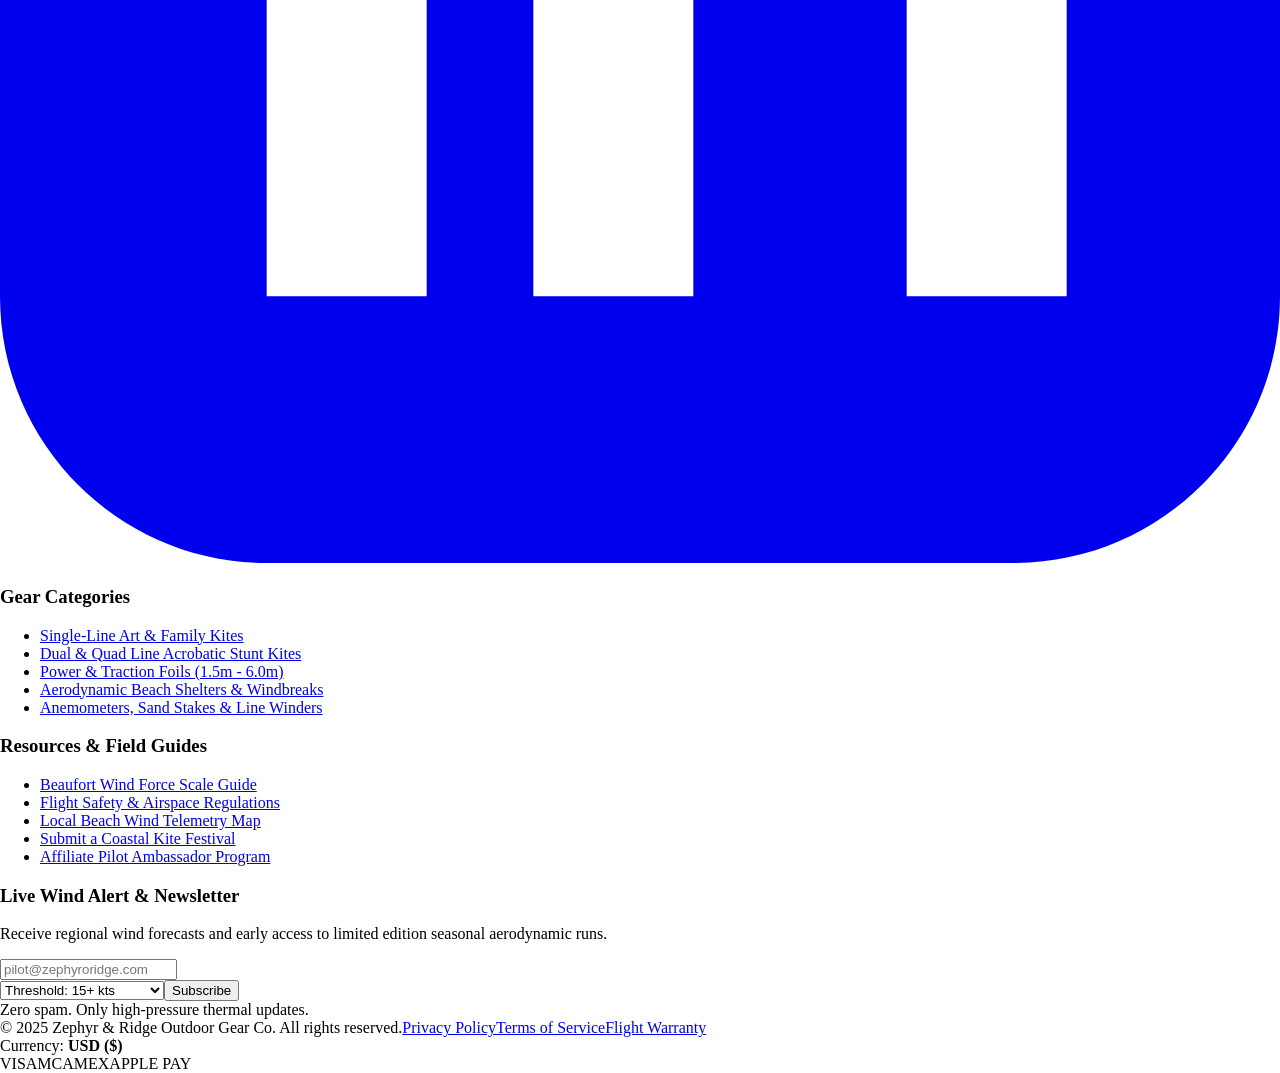
==== commit d3ea7e01: "Fix: Use JS-based inline display flex for nav — removes Tailwind CDN purge dependency so nav is alwa" ====
--- a/beach-gear.html
+++ b/beach-gear.html
@@ -3,8 +3,9 @@
 <html dir="ltr" lang="en"><head><meta charset="utf-8"/><meta content="width=device-width, initial-scale=1.0" name="viewport"/><meta content="web_standard" name="shell-type"/><title>Zephyr &amp; Ridge Outdoor Kite &amp; Recreation Gear</title>
     <link rel="icon" type="image/png" href="https://lh3.googleusercontent.com/aida-public/[base64]" />
 <link href="https://fonts.googleapis.com" rel="preconnect"/><link crossorigin="" href="https://fonts.gstatic.com" rel="preconnect"/><link href="https://fonts.googleapis.com/css2?family=Plus+Jakarta+Sans:wght@400;600;700&amp;family=Space+Grotesk:wght@600;700&amp;display=swap" rel="stylesheet"/><link href="https://fonts.googleapis.com/css2?family=Material+Symbols+Outlined:opsz,wght,FILL,GRAD@20..48,100..700,0..1,-50..200" rel="stylesheet"/>
-<link href="https://fonts.googleapis.com/css2?family=Material+Symbols+Outlined:wght,FILL@100..700,0..1&amp;display=swap" rel="stylesheet"/><style>@layer base{html,body{margin:0;padding:0;}body{overscroll-behavior:none;}main>:first-child{margin-top:0!important;}main>:last-child{margin-bottom:0!important;}}::-webkit-scrollbar{display:none;}</style><script src="https://cdn.tailwindcss.com"></script><script id="tailwind-config">tailwind.config={darkMode:"class",theme:{extend:{"colors":{"tertiary":"#260b00","background":"#f8f9ff","secondary-fixed":"#cce5ff","outline":"#74777e","surface-tint":"#49607c","surface-container":"#e5eeff","secondary-container":"#5bb8fe","on-surface":"#0b1c30","error-container":"#ffdad6","on-primary-fixed":"#011d35","surface-bright":"#f8f9ff","surface-container-highest":"#d3e4fe","on-tertiary-fixed-variant":"#783200","on-primary-fixed-variant":"#314863","error":"#ba1a1a","tertiary-container":"#471a00","inverse-primary":"#b0c9e8","on-background":"#0b1c30","surface-dim":"#cbdbf5","surface-variant":"#d3e4fe","primary-container":"#0f2942","inverse-surface":"#213145","on-secondary-fixed-variant":"#004b73","primary-fixed":"#d1e4ff","on-secondary-fixed":"#001d31","surface-container-lowest":"#ffffff","on-surface-variant":"#43474d","tertiary-fixed-dim":"#ffb690","on-secondary":"#ffffff","on-tertiary-fixed":"#341100","tertiary-fixed":"#ffdbca","on-tertiary":"#ffffff","on-tertiary-container":"#ea6803","on-error-container":"#93000a","secondary":"#006398","on-primary-container":"#7991af","outline-variant":"#c3c6ce","secondary-fixed-dim":"#93ccff","surface":"#f8f9ff","inverse-on-surface":"#eaf1ff","surface-container-low":"#eff4ff","on-secondary-container":"#00476e","on-error":"#ffffff","primary":"#001428","on-primary":"#ffffff","surface-container-high":"#dce9ff","primary-fixed-dim":"#b0c9e8"},"borderRadius":{"DEFAULT":"0.25rem","lg":"0.5rem","xl":"0.75rem","full":"9999px"},"spacing":{"space-xl":"2.5rem","space-lg":"1.5rem","margin":"1.5rem","gutter-mobile":"1rem","gutter":"1.5rem","space-md":"1rem","space-xs":"0.25rem","margin-desktop":"3rem","margin-mobile":"1rem","gutter-desktop":"2rem","space-sm":"0.5rem"},"fontFamily":{"headline-lg":["Space Grotesk"],"body-md":["Plus Jakarta Sans"],"headline-lg-mobile":["Space Grotesk"],"display-hero-mobile":["Space Grotesk"],"display-hero":["Space Grotesk"],"label-md":["Plus Jakarta Sans"],"headline-sm":["Space Grotesk"],"label-lg":["Plus Jakarta Sans"],"body-sm":["Plus Jakarta Sans"],"body-lg":["Plus Jakarta Sans"],"headline-md":["Space Grotesk"],"label-sm":["Plus Jakarta Sans"]},"fontSize":{"headline-lg":["40px",{"lineHeight":"48px","letterSpacing":"-0.02em","fontWeight":"700"}],"body-md":["16px",{"lineHeight":"24px","letterSpacing":"0em","fontWeight":"400"}],"headline-lg-mobile":["28px",{"lineHeight":"36px","letterSpacing":"-0.01em","fontWeight":"700"}],"display-hero-mobile":["36px",{"lineHeight":"44px","letterSpacing":"-0.02em","fontWeight":"700"}],"display-hero":["56px",{"lineHeight":"64px","letterSpacing":"-0.03em","fontWeight":"700"}],"label-md":["12px",{"lineHeight":"16px","letterSpacing":"0.04em","fontWeight":"600"}],"headline-sm":["20px",{"lineHeight":"28px","letterSpacing":"0em","fontWeight":"600"}],"label-lg":["14px",{"lineHeight":"20px","letterSpacing":"0.02em","fontWeight":"600"}],"body-sm":["14px",{"lineHeight":"20px","letterSpacing":"0em","fontWeight":"400"}],"body-lg":["18px",{"lineHeight":"28px","letterSpacing":"-0.01em","fontWeight":"400"}],"headline-md":["28px",{"lineHeight":"36px","letterSpacing":"-0.01em","fontWeight":"600"}],"label-sm":["11px",{"lineHeight":"14px","letterSpacing":"0.06em","fontWeight":"700"}]}}}};</script><link rel="stylesheet" href="assets/site-global.css?v=1790487127039">
-</head><body class="bg-background font-body-md text-on-surface antialiased transition-colors duration-200">    <header class="fixed top-0 inset-x-0 z-50 bg-surface/90 backdrop-blur-xl shadow-[0_1px_8px_rgba(0,0,0,0.04)]">
+<link href="https://fonts.googleapis.com/css2?family=Material+Symbols+Outlined:wght,FILL@100..700,0..1&amp;display=swap" rel="stylesheet"/><style>@layer base{html,body{margin:0;padding:0;}body{overscroll-behavior:none;}main>:first-child{margin-top:0!important;}main>:last-child{margin-bottom:0!important;}}::-webkit-scrollbar{display:none;}</style><script src="https://cdn.tailwindcss.com"></script><script id="tailwind-config">tailwind.config={darkMode:"class",theme:{extend:{"colors":{"tertiary":"#260b00","background":"#f8f9ff","secondary-fixed":"#cce5ff","outline":"#74777e","surface-tint":"#49607c","surface-container":"#e5eeff","secondary-container":"#5bb8fe","on-surface":"#0b1c30","error-container":"#ffdad6","on-primary-fixed":"#011d35","surface-bright":"#f8f9ff","surface-container-highest":"#d3e4fe","on-tertiary-fixed-variant":"#783200","on-primary-fixed-variant":"#314863","error":"#ba1a1a","tertiary-container":"#471a00","inverse-primary":"#b0c9e8","on-background":"#0b1c30","surface-dim":"#cbdbf5","surface-variant":"#d3e4fe","primary-container":"#0f2942","inverse-surface":"#213145","on-secondary-fixed-variant":"#004b73","primary-fixed":"#d1e4ff","on-secondary-fixed":"#001d31","surface-container-lowest":"#ffffff","on-surface-variant":"#43474d","tertiary-fixed-dim":"#ffb690","on-secondary":"#ffffff","on-tertiary-fixed":"#341100","tertiary-fixed":"#ffdbca","on-tertiary":"#ffffff","on-tertiary-container":"#ea6803","on-error-container":"#93000a","secondary":"#006398","on-primary-container":"#7991af","outline-variant":"#c3c6ce","secondary-fixed-dim":"#93ccff","surface":"#f8f9ff","inverse-on-surface":"#eaf1ff","surface-container-low":"#eff4ff","on-secondary-container":"#00476e","on-error":"#ffffff","primary":"#001428","on-primary":"#ffffff","surface-container-high":"#dce9ff","primary-fixed-dim":"#b0c9e8"},"borderRadius":{"DEFAULT":"0.25rem","lg":"0.5rem","xl":"0.75rem","full":"9999px"},"spacing":{"space-xl":"2.5rem","space-lg":"1.5rem","margin":"1.5rem","gutter-mobile":"1rem","gutter":"1.5rem","space-md":"1rem","space-xs":"0.25rem","margin-desktop":"3rem","margin-mobile":"1rem","gutter-desktop":"2rem","space-sm":"0.5rem"},"fontFamily":{"headline-lg":["Space Grotesk"],"body-md":["Plus Jakarta Sans"],"headline-lg-mobile":["Space Grotesk"],"display-hero-mobile":["Space Grotesk"],"display-hero":["Space Grotesk"],"label-md":["Plus Jakarta Sans"],"headline-sm":["Space Grotesk"],"label-lg":["Plus Jakarta Sans"],"body-sm":["Plus Jakarta Sans"],"body-lg":["Plus Jakarta Sans"],"headline-md":["Space Grotesk"],"label-sm":["Plus Jakarta Sans"]},"fontSize":{"headline-lg":["40px",{"lineHeight":"48px","letterSpacing":"-0.02em","fontWeight":"700"}],"body-md":["16px",{"lineHeight":"24px","letterSpacing":"0em","fontWeight":"400"}],"headline-lg-mobile":["28px",{"lineHeight":"36px","letterSpacing":"-0.01em","fontWeight":"700"}],"display-hero-mobile":["36px",{"lineHeight":"44px","letterSpacing":"-0.02em","fontWeight":"700"}],"display-hero":["56px",{"lineHeight":"64px","letterSpacing":"-0.03em","fontWeight":"700"}],"label-md":["12px",{"lineHeight":"16px","letterSpacing":"0.04em","fontWeight":"600"}],"headline-sm":["20px",{"lineHeight":"28px","letterSpacing":"0em","fontWeight":"600"}],"label-lg":["14px",{"lineHeight":"20px","letterSpacing":"0.02em","fontWeight":"600"}],"body-sm":["14px",{"lineHeight":"20px","letterSpacing":"0em","fontWeight":"400"}],"body-lg":["18px",{"lineHeight":"28px","letterSpacing":"-0.01em","fontWeight":"400"}],"headline-md":["28px",{"lineHeight":"36px","letterSpacing":"-0.01em","fontWeight":"600"}],"label-sm":["11px",{"lineHeight":"14px","letterSpacing":"0.06em","fontWeight":"700"}]}}}};</script><link rel="stylesheet" href="assets/site-global.css?v=1790498407590">
+</head><body class="bg-background font-body-md text-on-surface antialiased transition-colors duration-200">            <header class="fixed top-0 inset-x-0 z-50 bg-surface/90 backdrop-blur-xl shadow-[0_1px_8px_rgba(0,0,0,0.04)]">
+        <!-- Top announcement bar -->
         <div class="w-full bg-primary text-on-primary py-space-xs px-space-md">
             <div class="max-w-[1440px] mx-auto flex items-center justify-between font-label-sm text-label-sm">
                 <div class="flex items-center gap-space-sm">
@@ -19,42 +20,44 @@
                 </div>
             </div>
         </div>
-        <div class="h-20 w-full px-space-md lg:px-margin-desktop max-w-[1440px] mx-auto flex items-center justify-between gap-3 lg:gap-space-md">
-            <div class="flex items-center gap-space-md">
-                <a class="flex items-center gap-space-sm" data-path="coastal-winds" href="index.html">
-                    <img alt="Zephyr &amp; Ridge Brand Logo" class="h-8 w-auto object-contain" src="https://lh3.googleusercontent.com/aida-public/[base64]" />
-                    <div class="flex flex-col">
-                        <span class="font-headline-sm text-headline-sm uppercase tracking-tight text-primary leading-none">Zephyr &amp; Ridge</span>
-                        <span class="font-label-sm text-label-sm tracking-wider uppercase text-on-surface-variant">Aero &amp; Outdoor Gear</span>
-                    </div>
-                </a>
-            </div>
-            <!-- Desktop & Laptop Navigation Bar -->
-            <nav class="hidden lg:flex items-center gap-2.5 xl:gap-space-md font-label-lg text-sm xl:text-label-lg" data-active-classes="text-on-surface font-bold">
-                <div class="relative group" id="home-dropdown-wrapper">
-                    <button class="flex items-center gap-1 text-on-surface-variant hover:text-on-surface transition-colors py-2 whitespace-nowrap" id="home-dropdown-btn" type="button">
+        <!-- Main header row -->
+        <div class="h-20 w-full px-3 lg:px-margin-desktop max-w-[1440px] mx-auto flex items-center gap-2 lg:gap-space-md" style="justify-content:space-between;">
+            <!-- Logo -->
+            <a class="flex items-center gap-space-sm shrink-0" data-path="coastal-winds" href="index.html">
+                <img alt="Zephyr &amp; Ridge Brand Logo" class="h-8 w-auto object-contain" src="https://lh3.googleusercontent.com/aida-public/[base64]" />
+                <div class="flex flex-col">
+                    <span class="font-headline-sm text-headline-sm uppercase tracking-tight text-primary leading-none">Zephyr &amp; Ridge</span>
+                    <span class="font-label-sm text-label-sm tracking-wider uppercase text-on-surface-variant">Aero &amp; Outdoor Gear</span>
+                </div>
+            </a>
+            <!-- Desktop Navigation — visible on screens >= 640px via inline style (no Tailwind purge dependency) -->
+            <nav id="kite-desktop-nav" style="display:none;align-items:center;gap:12px;overflow-x:auto;flex:1;min-width:0;padding:8px 0;" data-active-classes="text-on-surface font-bold">
+                <!-- Home dropdown -->
+                <div class="relative group shrink-0" id="home-dropdown-wrapper">
+                    <button class="flex items-center gap-1 text-on-surface-variant hover:text-on-surface transition-colors py-2 whitespace-nowrap text-sm lg:text-label-lg" id="home-dropdown-btn" type="button">
                         <span>Home</span>
                         <span class="material-symbols-outlined text-base transition-transform group-hover:rotate-180">expand_more</span>
                     </button>
-                    <div class="absolute start-0 top-full hidden group-hover:block w-80 bg-surface-container-lowest rounded-xl shadow-[0_12px_32px_-4px_rgba(15,41,66,0.12)] p-space-sm z-50 border border-slate-200/80" id="home-dropdown-menu">
-                        <a  class="block p-space-sm rounded-lg hover:bg-surface-container-high transition-colors text-on-surface" data-path="coastal-winds" href="index.html">
+                    <div class="absolute start-0 top-full w-80 bg-surface-container-lowest rounded-xl shadow-[0_12px_32px_-4px_rgba(15,41,66,0.12)] p-space-sm border border-slate-200" id="home-dropdown-menu" style="display:none;z-index:100;">
+                        <a  class="block p-space-sm rounded-lg hover:bg-surface-container-high transition-colors" data-path="coastal-winds" href="index.html">
                             <div class="font-headline-sm text-label-lg text-on-surface">Home 1: Coastal Winds &amp; Highlights</div>
                             <div class="font-body-sm text-body-sm text-on-surface-variant mt-0.5">Everyday kites, family flyers &amp; seaside recreation</div>
                         </a>
-                        <a  class="block p-space-sm rounded-lg hover:bg-surface-container-high transition-colors text-on-surface mt-space-xs" data-path="mountain-pro" href="home-2.html">
+                        <a  class="block p-space-sm rounded-lg hover:bg-surface-container-high transition-colors mt-space-xs" data-path="mountain-pro" href="home-2.html">
                             <div class="font-headline-sm text-label-lg text-on-surface">Home 2: Mountain &amp; Pro Performance</div>
                             <div class="font-body-sm text-body-sm text-on-surface-variant mt-0.5">Extreme stunt kites, foil traction &amp; power gear</div>
                         </a>
                     </div>
                 </div>
-                <a  class="text-on-surface-variant hover:text-on-surface transition-colors whitespace-nowrap" data-path="products-catalog" href="products.html">Categories</a>
-                <a  class="text-on-surface-variant hover:text-on-surface transition-colors whitespace-nowrap" data-path="product-detail" href="product-zephyr-pro.html">Product Detail</a>
-                <a  class="text-on-surface-variant hover:text-on-surface transition-colors whitespace-nowrap" data-path="buying-guide" href="buying-guide.html">Buying &amp; Wind Guide</a>
-                <a  class="text-on-surface-variant hover:text-on-surface transition-colors whitespace-nowrap" data-path="events-festivals" href="events.html">Events &amp; Festivals</a>
-                <a aria-current='page' class="text-on-surface font-bold whitespace-nowrap" data-path="outdoor-gear" href="beach-gear.html">Outdoor &amp; Beach Gear</a>
-                <a  class="text-on-surface-variant hover:text-on-surface transition-colors whitespace-nowrap" data-path="contact-support" href="contact.html">Contact &amp; Support</a>
+                <a  class="text-on-surface-variant hover:text-on-surface transition-colors whitespace-nowrap shrink-0 text-sm lg:text-label-lg" data-path="products-catalog" href="products.html">Categories</a>
+                <a  class="text-on-surface-variant hover:text-on-surface transition-colors whitespace-nowrap shrink-0 text-sm lg:text-label-lg" data-path="product-detail" href="product-zephyr-pro.html">Product Detail</a>
+                <a  class="text-on-surface-variant hover:text-on-surface transition-colors whitespace-nowrap shrink-0 text-sm lg:text-label-lg" data-path="buying-guide" href="buying-guide.html">Buying &amp; Wind Guide</a>
+                <a  class="text-on-surface-variant hover:text-on-surface transition-colors whitespace-nowrap shrink-0 text-sm lg:text-label-lg" data-path="events-festivals" href="events.html">Events &amp; Festivals</a>
+                <a aria-current='page' class="text-on-surface font-bold whitespace-nowrap shrink-0 text-sm lg:text-label-lg" data-path="outdoor-gear" href="beach-gear.html">Outdoor &amp; Beach Gear</a>
+                <a  class="text-on-surface-variant hover:text-on-surface transition-colors whitespace-nowrap shrink-0 text-sm lg:text-label-lg" data-path="contact-support" href="contact.html">Contact &amp; Support</a>
             </nav>
-            <div class="flex items-center gap-1 sm:gap-space-sm">
+            <!-- Right side buttons -->
+            <div class="flex items-center gap-1 shrink-0">
                 <button aria-label="Toggle color mode" class="p-2 rounded-full text-on-surface-variant hover:bg-surface-container-high hover:text-on-surface transition-colors" id="theme-toggle" type="button">
                     <span class="material-symbols-outlined text-xl" id="theme-icon">dark_mode</span>
                 </button>
@@ -64,74 +67,104 @@
                 <button aria-label="Profile" class="p-2 rounded-full text-on-surface-variant hover:bg-surface-container-high hover:text-on-surface transition-colors" type="button">
                     <span class="material-symbols-outlined text-xl">account_circle</span>
                 </button>
-                <!-- Hamburger Menu Button (Visible on screens < lg) -->
-                <button aria-expanded="false" aria-label="Toggle navigation menu" class="lg:hidden p-2 rounded-xl text-on-surface hover:bg-surface-container-high transition-colors" id="kite-mobile-toggle" type="button">
+                <!-- Hamburger — shown on mobile only via JS -->
+                <button aria-expanded="false" aria-label="Toggle navigation menu" id="kite-mobile-toggle" style="display:none;" class="p-2 rounded-xl text-on-surface hover:bg-surface-container-high transition-colors" type="button">
                     <span class="material-symbols-outlined text-2xl" id="kite-mobile-icon">menu</span>
                 </button>
             </div>
         </div>
-        <!-- Mobile Navigation Menu Drawer -->
-        <div class="hidden lg:hidden w-full bg-surface-container-lowest border-t border-slate-200/80 px-space-md py-4 shadow-xl flex-col gap-2 transition-all" id="kite-mobile-menu">
+        <!-- Mobile Navigation Drawer -->
+        <div id="kite-mobile-menu" style="display:none;" class="w-full bg-surface-container-lowest border-t border-slate-200 px-space-md py-4 shadow-xl flex-col gap-2">
             <div class="font-label-sm uppercase tracking-wider text-on-surface-variant px-2 pt-1 pb-2">Navigation Pages</div>
-            <div class="grid grid-cols-1 sm:grid-cols-2 gap-2">
+            <div class="grid grid-cols-2 gap-2">
                 <a class="flex items-center gap-3 p-3 rounded-xl hover:bg-surface-container-high text-on-surface font-medium transition-colors" href="index.html">
                     <span class="material-symbols-outlined text-secondary">home</span>
-                    <div>
-                        <div class="font-semibold text-sm ">Home 1: Coastal Winds</div>
-                        <div class="text-xs text-on-surface-variant">Everyday &amp; Recreation</div>
-                    </div>
+                    <div><div class="font-semibold text-sm">Home 1: Coastal Winds</div><div class="text-xs text-on-surface-variant">Everyday &amp; Recreation</div></div>
                 </a>
                 <a class="flex items-center gap-3 p-3 rounded-xl hover:bg-surface-container-high text-on-surface font-medium transition-colors" href="home-2.html">
                     <span class="material-symbols-outlined text-secondary">paragliding</span>
-                    <div>
-                        <div class="font-semibold text-sm ">Home 2: Mountain &amp; Pro</div>
-                        <div class="text-xs text-on-surface-variant">Stunt Kites &amp; Traction</div>
-                    </div>
+                    <div><div class="font-semibold text-sm">Home 2: Mountain &amp; Pro</div><div class="text-xs text-on-surface-variant">Stunt Kites &amp; Traction</div></div>
                 </a>
                 <a class="flex items-center gap-3 p-3 rounded-xl hover:bg-surface-container-high text-on-surface font-medium transition-colors" href="products.html">
                     <span class="material-symbols-outlined text-secondary">category</span>
-                    <div>
-                        <div class="font-semibold text-sm ">Categories &amp; Catalog</div>
-                        <div class="text-xs text-on-surface-variant">Explore full gear lineup</div>
-                    </div>
+                    <div><div class="font-semibold text-sm">Categories &amp; Catalog</div><div class="text-xs text-on-surface-variant">Explore full gear lineup</div></div>
                 </a>
                 <a class="flex items-center gap-3 p-3 rounded-xl hover:bg-surface-container-high text-on-surface font-medium transition-colors" href="product-zephyr-pro.html">
                     <span class="material-symbols-outlined text-secondary">inventory_2</span>
-                    <div>
-                        <div class="font-semibold text-sm ">Product Detail</div>
-                        <div class="text-xs text-on-surface-variant">Zephyr Pro Stunt Kite</div>
-                    </div>
+                    <div><div class="font-semibold text-sm">Product Detail</div><div class="text-xs text-on-surface-variant">Zephyr Pro Stunt Kite</div></div>
                 </a>
                 <a class="flex items-center gap-3 p-3 rounded-xl hover:bg-surface-container-high text-on-surface font-medium transition-colors" href="buying-guide.html">
                     <span class="material-symbols-outlined text-secondary">menu_book</span>
-                    <div>
-                        <div class="font-semibold text-sm ">Buying &amp; Wind Guide</div>
-                        <div class="text-xs text-on-surface-variant">Wind speed &amp; sizing recommendations</div>
-                    </div>
+                    <div><div class="font-semibold text-sm">Buying &amp; Wind Guide</div><div class="text-xs text-on-surface-variant">Wind speed &amp; sizing</div></div>
                 </a>
                 <a class="flex items-center gap-3 p-3 rounded-xl hover:bg-surface-container-high text-on-surface font-medium transition-colors" href="events.html">
                     <span class="material-symbols-outlined text-secondary">event</span>
-                    <div>
-                        <div class="font-semibold text-sm ">Events &amp; Festivals</div>
-                        <div class="text-xs text-on-surface-variant">Upcoming kite fly-ins &amp; expos</div>
-                    </div>
+                    <div><div class="font-semibold text-sm">Events &amp; Festivals</div><div class="text-xs text-on-surface-variant">Kite fly-ins &amp; expos</div></div>
                 </a>
-                <a class="flex items-center gap-3 p-3 rounded-xl hover:bg-surface-container-high text-on-surface font-medium transition-colors bg-surface-container-high/70 border border-secondary/30" href="beach-gear.html">
+                <a class="flex items-center gap-3 p-3 rounded-xl text-on-surface font-medium transition-colors bg-surface-container-high" href="beach-gear.html">
                     <span class="material-symbols-outlined text-secondary">beach_access</span>
-                    <div>
-                        <div class="font-semibold text-sm text-primary">Outdoor &amp; Beach Gear</div>
-                        <div class="text-xs text-on-surface-variant">Wind socks, anchors &amp; accessories</div>
-                    </div>
+                    <div><div class="font-semibold text-sm">Outdoor &amp; Beach Gear</div><div class="text-xs text-on-surface-variant">Wind socks &amp; accessories</div></div>
                 </a>
                 <a class="flex items-center gap-3 p-3 rounded-xl hover:bg-surface-container-high text-on-surface font-medium transition-colors" href="contact.html">
                     <span class="material-symbols-outlined text-secondary">support_agent</span>
-                    <div>
-                        <div class="font-semibold text-sm ">Contact &amp; Support</div>
-                        <div class="text-xs text-on-surface-variant">Customer service &amp; gear help</div>
-                    </div>
+                    <div><div class="font-semibold text-sm">Contact &amp; Support</div><div class="text-xs text-on-surface-variant">Customer service</div></div>
                 </a>
             </div>
         </div>
+
+        <script>
+        (function(){
+            var MOBILE_BP = 640;
+            var nav = document.getElementById('kite-desktop-nav');
+            var hamburger = document.getElementById('kite-mobile-toggle');
+            var mobileMenu = document.getElementById('kite-mobile-menu');
+            var mobileIcon = document.getElementById('kite-mobile-icon');
+            var homeBtn = document.getElementById('home-dropdown-btn');
+            var homeMenu = document.getElementById('home-dropdown-menu');
+
+            function applyLayout(){
+                if(window.innerWidth >= MOBILE_BP){
+                    nav.style.display = 'flex';
+                    hamburger.style.display = 'none';
+                    mobileMenu.style.display = 'none';
+                } else {
+                    nav.style.display = 'none';
+                    hamburger.style.display = 'flex';
+                }
+            }
+            applyLayout();
+            window.addEventListener('resize', applyLayout);
+
+            hamburger.addEventListener('click', function(e){
+                e.stopPropagation();
+                var open = mobileMenu.style.display === 'flex';
+                mobileMenu.style.display = open ? 'none' : 'flex';
+                mobileMenu.style.flexDirection = 'column';
+                mobileIcon.textContent = open ? 'menu' : 'close';
+                hamburger.setAttribute('aria-expanded', String(!open));
+            });
+
+            document.addEventListener('click', function(e){
+                if(!mobileMenu.contains(e.target) && !hamburger.contains(e.target)){
+                    mobileMenu.style.display = 'none';
+                    mobileIcon.textContent = 'menu';
+                    hamburger.setAttribute('aria-expanded','false');
+                }
+            });
+
+            if(homeBtn && homeMenu){
+                homeBtn.addEventListener('click', function(e){
+                    e.stopPropagation();
+                    homeMenu.style.display = homeMenu.style.display === 'block' ? 'none' : 'block';
+                });
+                document.addEventListener('click', function(e){
+                    if(!homeBtn.contains(e.target) && !homeMenu.contains(e.target)){
+                        homeMenu.style.display = 'none';
+                    }
+                });
+            }
+        })();
+        </script>
     </header><main class="w-full pt-[116px] bg-background min-h-screen"><div class="flex flex-col w-full">
 <!-- ========================================================================= -->
 <!-- SECTION 1: IMMERSIVE HERO WITH COASTAL GEAR IMAGE & WINDPROOF TELEMETRY   -->
@@ -1050,5 +1083,5 @@
   <a href="#" class="text-on-surface-variant hover:text-secondary transition-colors" aria-label="LinkedIn">
     <svg class="w-5 h-5" fill="currentColor" viewBox="0 0 24 24" aria-hidden="true"><path fill-rule="evenodd" d="M19 0h-14c-2.761 0-5 2.239-5 5v14c0 2.761 2.239 5 5 5h14c2.762 0 5-2.239 5-5v-14c0-2.761-2.238-5-5-5zm-11 19h-3v-11h3v11zm-1.5-12.268c-.966 0-1.75-.79-1.75-1.764s.784-1.764 1.75-1.764 1.75.79 1.75 1.764-.783 1.764-1.75 1.764zm13.5 12.268h-3v-5.604c0-3.368-4-3.113-4 0v5.604h-3v-11h3v1.765c1.396-2.586 7-2.777 7 2.476v6.759z" clip-rule="evenodd" /></svg>
   </a></div></div><div class="space-y-space-sm"><h3 class="font-headline-sm text-headline-sm text-on-surface">Gear Categories</h3><ul class="space-y-space-xs font-body-sm text-body-sm text-on-surface-variant"><li><a class="hover:text-secondary transition-colors" data-path="products-catalog" href="#">Single-Line Art &amp; Family Kites</a></li><li><a class="hover:text-secondary transition-colors" data-path="products-catalog" href="#">Dual &amp; Quad Line Acrobatic Stunt Kites</a></li><li><a class="hover:text-secondary transition-colors" data-path="products-catalog" href="#">Power &amp; Traction Foils (1.5m - 6.0m)</a></li><li><a class="hover:text-secondary text-primary font-bold border-b-2 border-primary pb-0.5 transition-colors" data-path="outdoor-gear" href="#">Aerodynamic Beach Shelters &amp; Windbreaks</a></li><li><a class="hover:text-secondary text-primary font-bold border-b-2 border-primary pb-0.5 transition-colors" data-path="outdoor-gear" href="#">Anemometers, Sand Stakes &amp; Line Winders</a></li></ul></div><div class="space-y-space-sm"><h3 class="font-headline-sm text-headline-sm text-on-surface">Resources &amp; Field Guides</h3><ul class="space-y-space-xs font-body-sm text-body-sm text-on-surface-variant"><li><a class="hover:text-secondary transition-colors" data-path="buying-guide" href="#">Beaufort Wind Force Scale Guide</a></li><li><a class="hover:text-secondary transition-colors" data-path="buying-guide" href="#">Flight Safety &amp; Airspace Regulations</a></li><li><a class="hover:text-secondary transition-colors" data-path="events-festivals" href="#">Local Beach Wind Telemetry Map</a></li><li><a class="hover:text-secondary transition-colors" data-path="events-festivals" href="#">Submit a Coastal Kite Festival</a></li><li><a class="hover:text-secondary transition-colors" data-path="contact-support" href="#">Affiliate Pilot Ambassador Program</a></li></ul></div><div class="space-y-space-sm"><h3 class="font-headline-sm text-headline-sm text-on-surface">Live Wind Alert &amp; Newsletter</h3><p class="font-body-sm text-body-sm text-on-surface-variant">Receive regional wind forecasts and early access to limited edition seasonal aerodynamic runs.</p><form class="space-y-space-xs"><input class="w-full px-space-md py-2.5 rounded-lg bg-surface-container-lowest text-on-surface font-body-sm text-body-sm focus:outline-none focus:ring-2 focus:ring-secondary" placeholder="pilot@zephyroridge.com" type="email"/><div class="flex items-center gap-space-xs"><select class="px-space-sm py-2 rounded-lg bg-surface-container-lowest text-on-surface font-label-md text-label-md focus:outline-none"><option>Threshold: 15+ kts</option><option>Threshold: 20+ kts</option><option>Threshold: 25+ kts Gale</option></select><button class="flex-1 bg-secondary text-on-secondary px-space-md py-2 rounded-lg font-label-lg text-label-lg hover:bg-secondary-container hover:text-on-secondary-container transition-colors" type="button">Subscribe</button></div><span class="font-label-sm text-label-sm text-on-surface-variant block">Zero spam. Only high-pressure thermal updates.</span></form></div></div><div class="mt-space-lg pt-space-md border-t border-outline-variant flex flex-col md:flex-row items-center justify-between gap-space-md text-on-surface-variant font-label-md text-label-md"><div class="flex items-center gap-space-md flex-wrap"><span>&copy; 2025 Zephyr &amp; Ridge Outdoor Gear Co. All rights reserved.</span><a class="hover:text-on-surface transition-colors" href="#">Privacy Policy</a><a class="hover:text-on-surface transition-colors" href="#">Terms of Service</a><a class="hover:text-on-surface transition-colors" href="#">Flight Warranty</a></div><div class="flex items-center gap-space-md"><span>Currency: <strong>USD ($)</strong></span><div class="flex items-center gap-space-xs font-label-sm text-label-sm uppercase tracking-wider"><span>VISA</span><span>MC</span><span>AMEX</span><span>APPLE PAY</span></div></div></div></div></footer>
-<script src="assets/site-global.js?v=1790489856003"></script>
+<script src="assets/site-global.js?v=1790498407590"></script>
 </body></html>
--- a/assets/site-global.css
+++ b/assets/site-global.css
@@ -192,3 +192,7 @@
   box-shadow: 0 12px 32px rgba(0, 0, 0, 0.4) !important;
 }
 
+.no-scrollbar::-webkit-scrollbar { display: none; }
+.no-scrollbar { -ms-overflow-style: none; scrollbar-width: none; }
+
+
